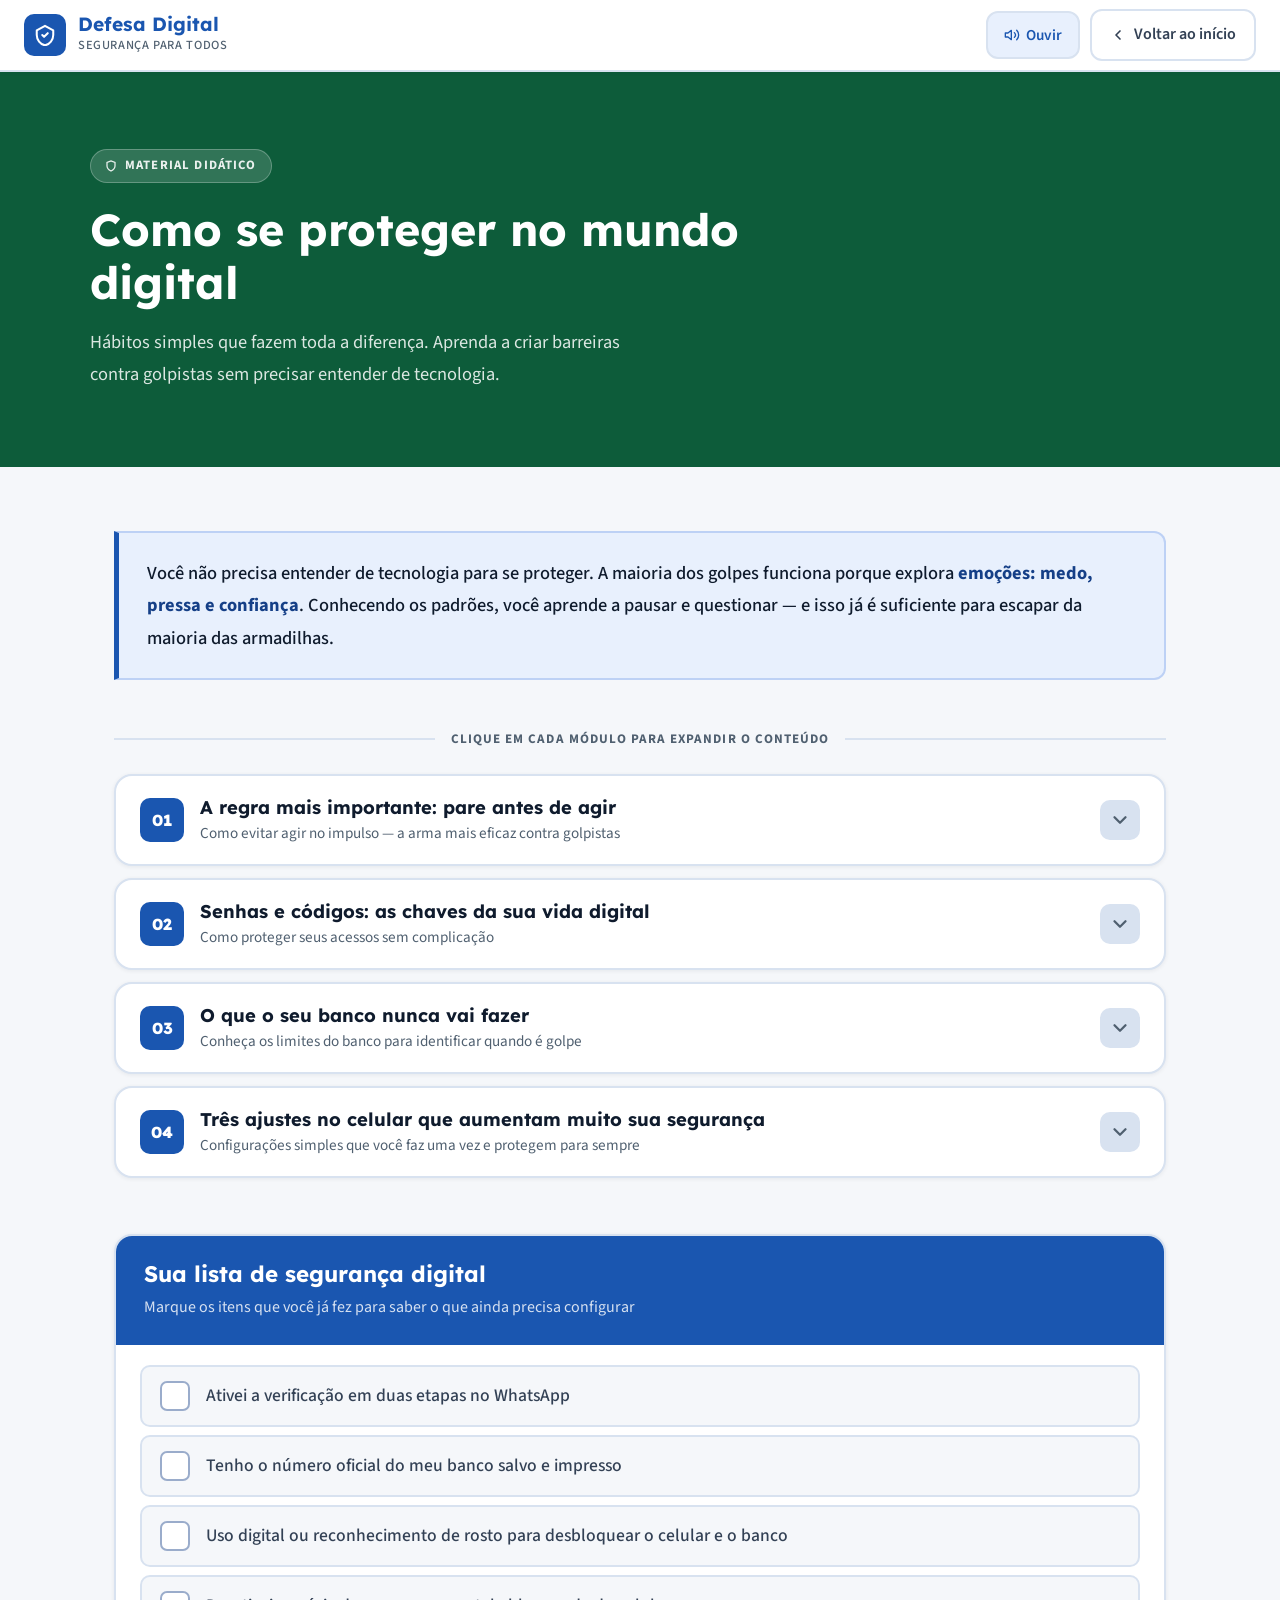
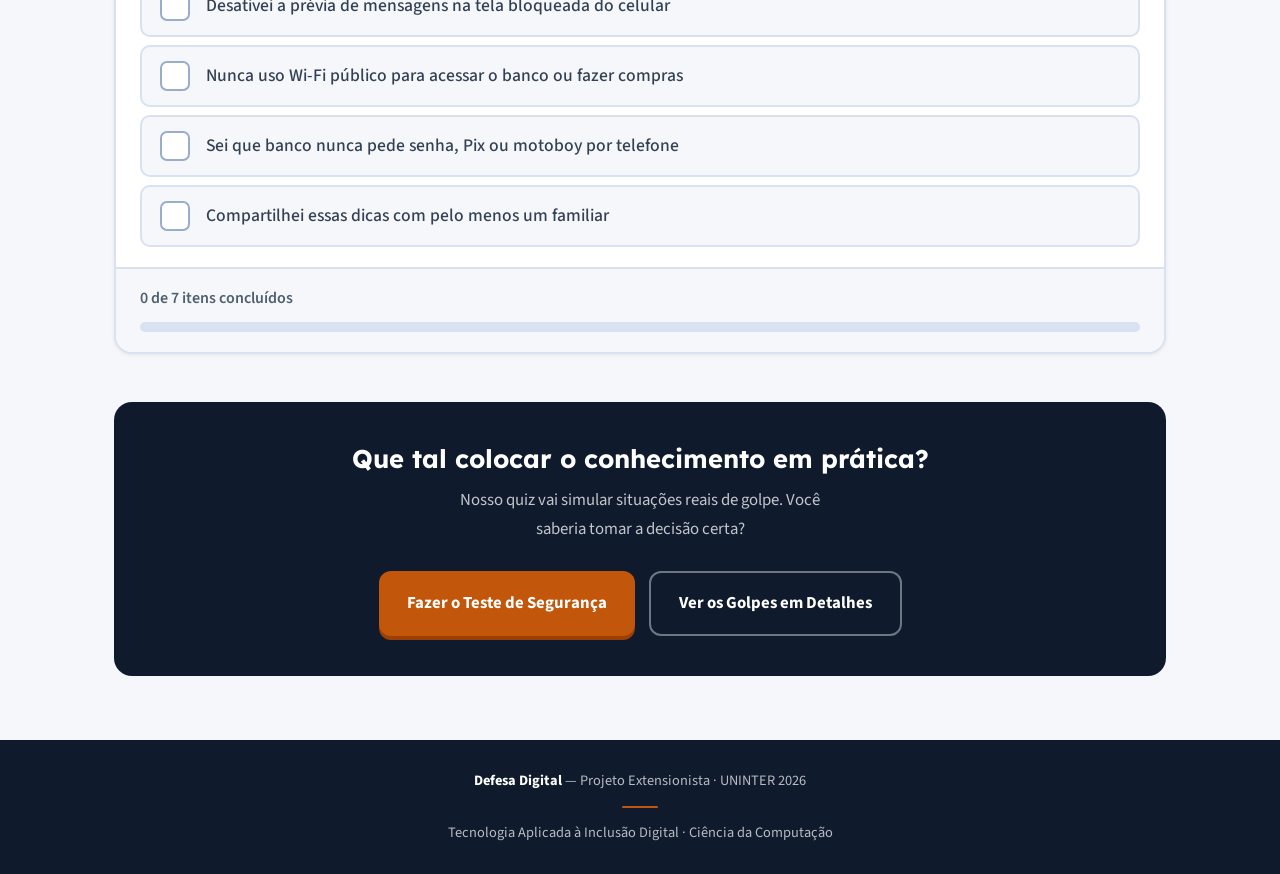
==== dicas.html @ 1be1ec53 "fix: corrige accordion cortado e remove destaque amarelo dos módulos" ====
<!DOCTYPE html>
<html lang="pt-BR">
<head>
  <meta charset="UTF-8">
  <meta name="viewport" content="width=device-width, initial-scale=1.0">
  <title>Dicas de Proteção — Defesa Digital · UNINTER 2026</title>
  <meta name="description" content="Material didático sobre segurança digital: aprenda a proteger seus dados, senhas e contas de forma prática e acessível.">
  <link rel="preconnect" href="https://fonts.googleapis.com">
  <link rel="preconnect" href="https://fonts.gstatic.com" crossorigin>
  <link href="https://fonts.googleapis.com/css2?family=Lexend:wght@400;500;600;700;800&family=Source+Sans+3:wght@400;500;600;700&display=swap" rel="stylesheet">
  <style>
    :root {
      --bg:          #f5f7fa;
      --surface:     #ffffff;
      --border:      #d8e2f0;
      --text:        #0f1b2d;
      --text-body:   #334155;
      --text-muted:  #506070;
      --primary:     #1A56B0;
      --primary-dk:  #153F87;
      --primary-lt:  #e8f0fd;
      --accent:      #C2560A;
      --accent-dk:   #9B3F06;
      --success:     #0D7A4E;
      --success-bg:  #d1fae5;
      --success-brd: #6ee7b7;
      --warn-bg:     #fffbeb;
      --warn-brd:    #fcd34d;
      --warn-text:   #78350f;
      --warn-heading:#7c5800;
      --content:     1100px;
      --radius:      12px;
      --radius-lg:   18px;
      --shadow-sm:   0 1px 4px rgba(15,27,45,.07);
      --shadow:      0 4px 16px rgba(15,27,45,.10);
      --font-display: 'Lexend', sans-serif;
      --font-body:    'Source Sans 3', sans-serif;
    }
    *, *::before, *::after { box-sizing: border-box; margin: 0; padding: 0; }
    html { scroll-behavior: smooth; }
    body {
      font-family: var(--font-body);
      font-size: 1.125rem;
      line-height: 1.7;
      color: var(--text-body);
      background: var(--bg);
      min-height: 100vh;
      display: flex;
      flex-direction: column;
      -webkit-font-smoothing: antialiased;
    }
    h1, h2, h3 { font-family: var(--font-display); line-height: 1.25; color: var(--text); }
    a { color: var(--primary); }
    a:hover { text-decoration: underline; }
    :focus-visible { outline: 3px solid var(--accent); outline-offset: 3px; border-radius: 6px; }
    @media (prefers-reduced-motion: reduce) {
      *, *::before, *::after { transition-duration: .01ms !important; animation-duration: .01ms !important; }
    }

    /* ── Header ── */
    .site-header { background: var(--surface); border-bottom: 2px solid var(--border); padding: 0 24px; height: 72px; display: flex; align-items: center; justify-content: space-between; position: sticky; top: 0; z-index: 100; box-shadow: var(--shadow-sm); }
    .logo-link { display: flex; align-items: center; gap: 12px; text-decoration: none; color: var(--text); }
    .logo-mark { width: 42px; height: 42px; background: var(--primary); border-radius: 10px; display: flex; align-items: center; justify-content: center; flex-shrink: 0; }
    .logo-title { font-family: var(--font-display); font-size: 1.2rem; font-weight: 700; color: var(--primary); line-height: 1.1; }
    .logo-sub   { font-size: 0.78rem; font-weight: 500; color: var(--text-muted); text-transform: uppercase; letter-spacing: .05em; display: block; }
    .header-right { display: flex; align-items: center; gap: 10px; }
    .btn-back { display: flex; align-items: center; gap: 8px; padding: 10px 18px; background: var(--surface); border: 2px solid var(--border); border-radius: var(--radius); font-family: var(--font-body); font-size: 1rem; font-weight: 600; color: var(--text-body); text-decoration: none; transition: border-color .2s, background .2s; min-height: 48px; }
    .btn-back:hover { border-color: var(--primary); background: var(--primary-lt); text-decoration: none; }
    .tts-btn { display: flex; align-items: center; gap: 6px; padding: 8px 16px; background: var(--primary-lt); border: 2px solid var(--border); border-radius: var(--radius); font-family: var(--font-body); font-size: 0.95rem; font-weight: 600; color: var(--primary); cursor: pointer; transition: border-color .2s, background .2s; min-height: 48px; }
    .tts-btn:hover { border-color: var(--primary); background: #d3e4fc; }
    .tts-btn.speaking { background: #fde68a; border-color: #f59e0b; color: #78350f; }

    /* ── Hero ── */
    .page-hero { background: #0D5C3A; padding: clamp(48px, 6vw, 80px) 24px; }
    .page-hero-inner { max-width: var(--content); margin: 0 auto; }
    .eyebrow { display: inline-flex; align-items: center; gap: 8px; font-family: var(--font-body); font-size: 0.8rem; font-weight: 700; letter-spacing: .09em; text-transform: uppercase; color: rgba(255,255,255,.9); background: rgba(255,255,255,.15); border: 1px solid rgba(255,255,255,.25); padding: 5px 14px; border-radius: 999px; margin-bottom: 20px; }
    .page-hero h1 { font-family: var(--font-display); font-size: clamp(1.8rem, 4vw, 2.8rem); font-weight: 700; color: #ffffff; line-height: 1.2; margin-bottom: 16px; max-width: 24ch; }
    .page-hero p { font-family: var(--font-body); font-size: 1.15rem; color: rgba(255,255,255,.85); line-height: 1.75; max-width: 62ch; }
    main { flex: 1; }
    .page-body { max-width: var(--content); margin: 0 auto; padding: clamp(40px, 5vw, 64px) 24px; }

    /* ── Intro box ── */
    .intro-box { background: var(--primary-lt); border: 2px solid #bdd1f5; border-left: 5px solid var(--primary); border-radius: 0 var(--radius) var(--radius) 0; padding: 24px 28px; margin-bottom: 48px; }
    .intro-box p { font-family: var(--font-body); font-size: 1.15rem; line-height: 1.75; color: var(--text); font-weight: 500; }
    .intro-box strong { color: var(--primary-dk); }

    /* ── Section label ── */
    .section-label { display: flex; align-items: center; gap: 16px; margin-bottom: 24px; }
    .section-label-line { flex: 1; height: 2px; background: var(--border); }
    .section-label-text { font-family: var(--font-body); font-size: 0.82rem; font-weight: 700; text-transform: uppercase; letter-spacing: .08em; color: var(--text-muted); white-space: nowrap; }

    /* ── Módulos accordion ── */
    .modulos-lista { display: flex; flex-direction: column; gap: 12px; margin-bottom: 56px; }
    .modulo-card { background: var(--surface); border: 2px solid var(--border); border-radius: var(--radius-lg); overflow: hidden; box-shadow: var(--shadow-sm); transition: box-shadow .2s, border-color .2s; }
    .modulo-card.aberto { border-color: var(--primary); box-shadow: var(--shadow); }
    .modulo-gatilho { width: 100%; display: flex; align-items: center; justify-content: space-between; gap: 16px; padding: 20px 24px; min-height: 60px; background: none; border: none; cursor: pointer; text-align: left; font-family: var(--font-body); transition: background .2s; }
    .modulo-gatilho:hover { background: #f0f4fb; }
    .modulo-card.aberto .modulo-gatilho { background: var(--primary-lt); }
    .modulo-gatilho-esquerda { display: flex; align-items: center; gap: 16px; flex: 1; min-width: 0; }
    .modulo-numero { width: 44px; height: 44px; background: var(--primary); color: #ffffff; font-family: var(--font-display); font-size: 1rem; font-weight: 800; border-radius: 10px; display: flex; align-items: center; justify-content: center; flex-shrink: 0; }
    .modulo-textos { flex: 1; min-width: 0; }
    .modulo-titulo { font-family: var(--font-display); font-size: 1.15rem; font-weight: 700; color: var(--text); line-height: 1.3; margin-bottom: 2px; }
    .modulo-resumo { font-family: var(--font-body); font-size: 0.95rem; color: var(--text-muted); }
    .modulo-seta { display: flex; align-items: center; justify-content: center; width: 40px; height: 40px; background: var(--border); border-radius: 10px; flex-shrink: 0; color: var(--text-muted); transition: background .2s, transform .3s cubic-bezier(.4,0,.2,1), color .2s; }
    .modulo-card.aberto .modulo-seta { background: var(--primary); color: #ffffff; transform: rotate(180deg); }

    /* ── Accordion: altura automática via grid-template-rows ── */
    .modulo-painel {
      display: grid;
      grid-template-rows: 0fr;
      transition: grid-template-rows .4s cubic-bezier(.4,0,.2,1);
    }
    .modulo-card.aberto .modulo-painel {
      grid-template-rows: 1fr;
    }
    .modulo-painel-inner { overflow: hidden; }

    .modulo-body { border-top: 2px solid var(--border); }
    .modulo-intro-texto { font-family: var(--font-body); font-size: 1.1rem; font-weight: 600; color: var(--text); line-height: 1.7; padding: 24px 28px 20px; background: var(--primary-lt); border-left: 4px solid var(--primary); }
    .topicos-lista { padding: 20px 24px; display: flex; flex-direction: column; gap: 8px; }
    .topico { border: 2px solid var(--border); border-radius: 10px; overflow: hidden; background: var(--surface); }
    .topico.aberto { border-color: #a8bdd8; }
    .topico-gatilho { width: 100%; display: flex; align-items: center; gap: 14px; padding: 16px 20px; min-height: 60px; background: none; border: none; cursor: pointer; text-align: left; font-family: var(--font-body); font-size: 1.05rem; font-weight: 600; color: var(--text); line-height: 1.4; transition: background .15s; }
    .topico-gatilho:hover { background: #f7f9fc; }
    .topico.aberto .topico-gatilho { background: #f0f4fb; color: var(--primary); }
    .topico-texto { flex: 1; }
    .topico-seta { display: flex; align-items: center; justify-content: center; width: 28px; height: 28px; border-radius: 6px; background: var(--border); flex-shrink: 0; color: var(--text-muted); transition: background .2s, transform .25s ease, color .2s; }
    .topico.aberto .topico-seta { background: var(--primary-lt); color: var(--primary); transform: rotate(180deg); }

    /* tópico interno também usa grid-template-rows para não cortar o módulo pai */
    .topico-painel {
      display: grid;
      grid-template-rows: 0fr;
      transition: grid-template-rows .3s cubic-bezier(.4,0,.2,1);
    }
    .topico.aberto .topico-painel {
      grid-template-rows: 1fr;
    }
    .topico-painel-inner { overflow: hidden; }
    .topico-conteudo { padding: 4px 20px 24px; border-top: 1.5px solid var(--border); }
    .topico-conteudo p { font-family: var(--font-body); font-size: 1.1rem; line-height: 1.8; color: var(--text-body); margin-top: 16px; }
    .topico-conteudo strong { color: var(--text); font-weight: 700; }

    /* ── Checklist ── */
    .checklist-secao { background: var(--surface); border: 2px solid var(--border); border-radius: var(--radius-lg); overflow: hidden; margin-bottom: 48px; box-shadow: var(--shadow-sm); }
    .checklist-cabecalho { background: var(--primary); padding: 24px 28px; }
    .checklist-cabecalho h2 { font-family: var(--font-display); font-size: 1.4rem; font-weight: 700; color: #ffffff; margin-bottom: 6px; }
    .checklist-cabecalho p { font-family: var(--font-body); font-size: 1rem; color: rgba(255,255,255,.82); }
    .checklist-lista { padding: 20px 24px; display: flex; flex-direction: column; gap: 8px; }
    .checklist-item { display: flex; align-items: center; gap: 16px; min-height: 60px; padding: 14px 18px; background: var(--bg); border: 2px solid var(--border); border-radius: 10px; font-family: var(--font-body); font-size: 1.1rem; font-weight: 500; color: var(--text-body); line-height: 1.5; cursor: pointer; user-select: none; transition: background .2s, border-color .2s; -webkit-tap-highlight-color: transparent; }
    .checklist-item:hover { background: var(--primary-lt); border-color: var(--primary); }
    .checklist-item.marcado { background: var(--success-bg); border-color: var(--success-brd); color: #064e3b; }
    .checklist-item:focus-visible { outline: 3px solid var(--accent); outline-offset: 2px; }
    .checklist-caixa { width: 30px; height: 30px; border-radius: 7px; border: 2.5px solid #9aaccb; background: #ffffff; display: flex; align-items: center; justify-content: center; flex-shrink: 0; transition: background .2s, border-color .2s; }
    .checklist-item.marcado .checklist-caixa { background: var(--success); border-color: var(--success); }
    .checklist-caixa::after { content: ''; display: block; width: 8px; height: 13px; border-right: 2.5px solid transparent; border-bottom: 2.5px solid transparent; transform: rotate(45deg) translate(-1px, -2px); transition: border-color .15s; }
    .checklist-item.marcado .checklist-caixa::after { border-right-color: #ffffff; border-bottom-color: #ffffff; }
    .checklist-progresso { padding: 16px 24px 20px; border-top: 2px solid var(--border); background: var(--bg); }
    .checklist-progresso-texto { font-family: var(--font-body); font-size: 1rem; font-weight: 600; color: var(--text-muted); margin-bottom: 10px; }
    .checklist-trilha { width: 100%; height: 10px; background: var(--border); border-radius: 999px; overflow: hidden; }
    .checklist-barra { height: 100%; background: var(--success); border-radius: 999px; width: 0%; transition: width .4s cubic-bezier(.4,0,.2,1); }

    /* ── CTA final ── */
    .cta-final { background: var(--text); border-radius: var(--radius-lg); padding: 40px 36px; text-align: center; }
    .cta-final h2 { font-family: var(--font-display); font-size: 1.6rem; color: #ffffff; margin-bottom: 12px; }
    .cta-final p { font-family: var(--font-body); color: rgba(255,255,255,.75); font-size: 1.05rem; margin-bottom: 28px; max-width: 50ch; margin-left: auto; margin-right: auto; }
    .cta-btns { display: flex; flex-wrap: wrap; gap: 14px; justify-content: center; }
    .btn-cta { display: flex; align-items: center; gap: 10px; padding: 16px 28px; border-radius: var(--radius); font-family: var(--font-body); font-size: 1.05rem; font-weight: 700; text-decoration: none; border: none; cursor: pointer; transition: transform .15s, box-shadow .15s; min-height: 56px; }
    .btn-cta-primary { background: var(--accent); color: #ffffff; box-shadow: 0 4px 0 var(--accent-dk); }
    .btn-cta-primary:hover { transform: translateY(-2px); box-shadow: 0 6px 0 var(--accent-dk); text-decoration: none; }
    .btn-cta-outline { background: transparent; color: #ffffff; border: 2px solid rgba(255,255,255,.4); }
    .btn-cta-outline:hover { background: rgba(255,255,255,.1); text-decoration: none; }

    /* ── Footer ── */
    .site-footer { background: var(--text); color: rgba(255,255,255,.7); text-align: center; padding: 28px 24px; font-family: var(--font-body); font-size: 0.9rem; line-height: 1.8; }
    .site-footer strong { color: #ffffff; }
    .footer-divider { width: 36px; height: 2px; background: var(--accent); margin: 12px auto; border-radius: 99px; }

    @media (max-width: 600px) {
      .modulo-titulo { font-size: 1.05rem; }
      .topico-gatilho { font-size: 1rem; }
      .topico-conteudo p { font-size: 1.05rem; }
      .checklist-item { font-size: 1rem; }
    }
  </style>
</head>
<body>

<header class="site-header">
  <a class="logo-link" href="index.html">
    <div class="logo-mark" aria-hidden="true">
      <svg width="22" height="22" viewBox="0 0 24 24" fill="none" stroke="#ffffff" stroke-width="2.2" stroke-linecap="round" stroke-linejoin="round">
        <path d="M12 2L3 7v5c0 5.25 3.75 10.15 9 11.25C17.25 22.15 21 17.25 21 12V7L12 2z"/>
        <polyline points="9 12 11 14 15 10"/>
      </svg>
    </div>
    <div>
      <div class="logo-title">Defesa Digital</div>
      <span class="logo-sub">Segurança para Todos</span>
    </div>
  </a>
  <div class="header-right">
    <button class="tts-btn" id="tts-btn" onclick="toggleTTS()" aria-label="Ouvir conteúdo desta página">
      <svg width="16" height="16" viewBox="0 0 24 24" fill="none" stroke="currentColor" stroke-width="2" stroke-linecap="round" stroke-linejoin="round" aria-hidden="true"><polygon points="11 5 6 9 2 9 2 15 6 15 11 19 11 5"/><path d="M19.07 4.93a10 10 0 0 1 0 14.14"/><path d="M15.54 8.46a5 5 0 0 1 0 7.07"/></svg>
      Ouvir
    </button>
    <a href="index.html" class="btn-back">
      <svg width="16" height="16" viewBox="0 0 24 24" fill="none" stroke="currentColor" stroke-width="2.5" stroke-linecap="round" stroke-linejoin="round" aria-hidden="true"><polyline points="15 18 9 12 15 6"/></svg>
      Voltar ao início
    </a>
  </div>
</header>

<section class="page-hero">
  <div class="page-hero-inner">
    <div class="eyebrow">
      <svg width="12" height="12" viewBox="0 0 24 24" fill="none" stroke="currentColor" stroke-width="2.5" aria-hidden="true"><path d="M12 22s8-4 8-10V5l-8-3-8 3v7c0 6 8 10 8 10z"/></svg>
      Material Didático
    </div>
    <h1>Como se proteger no mundo digital</h1>
    <p>Hábitos simples que fazem toda a diferença. Aprenda a criar barreiras contra golpistas sem precisar entender de tecnologia.</p>
  </div>
</section>

<main>
  <div class="page-body">
    <div class="intro-box">
      <p>Você não precisa entender de tecnologia para se proteger. A maioria dos golpes funciona porque explora <strong>emoções: medo, pressa e confiança</strong>. Conhecendo os padrões, você aprende a pausar e questionar — e isso já é suficiente para escapar da maioria das armadilhas.</p>
    </div>
    <div class="section-label">
      <div class="section-label-line"></div>
      <div class="section-label-text">Clique em cada módulo para expandir o conteúdo</div>
      <div class="section-label-line"></div>
    </div>
    <div class="modulos-lista" id="modulos-lista"></div>
    <div class="checklist-secao">
      <div class="checklist-cabecalho">
        <h2>Sua lista de segurança digital</h2>
        <p>Marque os itens que você já fez para saber o que ainda precisa configurar</p>
      </div>
      <div class="checklist-lista" id="checklist-lista">
        <div class="checklist-item" role="checkbox" aria-checked="false" tabindex="0"><div class="checklist-caixa" aria-hidden="true"></div><span>Ativei a verificação em duas etapas no WhatsApp</span></div>
        <div class="checklist-item" role="checkbox" aria-checked="false" tabindex="0"><div class="checklist-caixa" aria-hidden="true"></div><span>Tenho o número oficial do meu banco salvo e impresso</span></div>
        <div class="checklist-item" role="checkbox" aria-checked="false" tabindex="0"><div class="checklist-caixa" aria-hidden="true"></div><span>Uso digital ou reconhecimento de rosto para desbloquear o celular e o banco</span></div>
        <div class="checklist-item" role="checkbox" aria-checked="false" tabindex="0"><div class="checklist-caixa" aria-hidden="true"></div><span>Desativei a prévia de mensagens na tela bloqueada do celular</span></div>
        <div class="checklist-item" role="checkbox" aria-checked="false" tabindex="0"><div class="checklist-caixa" aria-hidden="true"></div><span>Nunca uso Wi-Fi público para acessar o banco ou fazer compras</span></div>
        <div class="checklist-item" role="checkbox" aria-checked="false" tabindex="0"><div class="checklist-caixa" aria-hidden="true"></div><span>Sei que banco nunca pede senha, Pix ou motoboy por telefone</span></div>
        <div class="checklist-item" role="checkbox" aria-checked="false" tabindex="0"><div class="checklist-caixa" aria-hidden="true"></div><span>Compartilhei essas dicas com pelo menos um familiar</span></div>
      </div>
      <div class="checklist-progresso">
        <p class="checklist-progresso-texto" id="progresso-texto">0 de 7 itens concluídos</p>
        <div class="checklist-trilha"><div class="checklist-barra" id="progresso-barra"></div></div>
      </div>
    </div>
    <div class="cta-final">
      <h2>Que tal colocar o conhecimento em prática?</h2>
      <p>Nosso quiz vai simular situações reais de golpe. Você saberia tomar a decisão certa?</p>
      <div class="cta-btns">
        <a href="index.html" class="btn-cta btn-cta-primary">Fazer o Teste de Segurança</a>
        <a href="golpes.html" class="btn-cta btn-cta-outline">Ver os Golpes em Detalhes</a>
      </div>
    </div>
  </div>
</main>

<footer class="site-footer">
  <strong>Defesa Digital</strong> — Projeto Extensionista · UNINTER 2026
  <div class="footer-divider"></div>
  Tecnologia Aplicada à Inclusão Digital · Ciência da Computação
</footer>

<script>
'use strict';
const MODULOS = [
  { id: 'mod-1', num: '01',
    titulo: 'A regra mais importante: pare antes de agir',
    resumo: 'Como evitar agir no impulso — a arma mais eficaz contra golpistas',
    intro: 'Quando estamos com pressa ou com medo, tomamos decisões sem pensar direito. Os golpistas sabem disso e criam urgências artificiais para que você aja em segundos.',
    topicos: [
      { pergunta: 'Por que os golpistas criam tanta urgência?', resposta: 'Frases como "é agora ou você perde tudo" são criadas para que você aja sem refletir. A urgência quase sempre é falsa. Uma urgência real aguenta uma pausa de 10 minutos.' },
      { pergunta: 'O que fazer quando alguém pede dinheiro com urgência?', resposta: 'Pare tudo. Desligue o telefone. Espere de 5 a 10 minutos. Depois ligue você mesmo para a pessoa usando o número que você já tem salvo na agenda — não o número que te ligou.' },
      { pergunta: 'Promoções boas demais merecem desconfiança?', resposta: 'Sim, sempre. Se um produto vale R$ 500 e está sendo oferecido por R$ 50, pergunte-se: por que a loja venderia com prejuízo? Preços muito abaixo do mercado são iscas para roubar seus dados.' }
    ]
  },
  { id: 'mod-2', num: '02',
    titulo: 'Senhas e códigos: as chaves da sua vida digital',
    resumo: 'Como proteger seus acessos sem complicação',
    intro: 'Assim como você não entrega a chave da sua casa para um estranho, não entregue suas chaves digitais para ninguém — nem mesmo para quem parece ser do banco.',
    topicos: [
      { pergunta: 'O que é aquele código de 6 números que chega por SMS?', resposta: 'Esse código é como a chave de uma porta. Se alguém pedir esse código, quer entrar na sua conta no lugar de você. Não existe nenhuma situação em que uma empresa legítima peça esse código.' },
      { pergunta: 'Como guardar senhas de forma segura e simples?', resposta: 'Anote suas senhas em um caderno físico guardado em casa. Isso é muito mais seguro do que guardar no celular, que pode ser roubado.' },
      { pergunta: 'Como ativar a verificação em duas etapas no WhatsApp?', resposta: 'Abra o WhatsApp. Toque nos três pontinhos no canto superior direito. Vá em Ajustes, Conta, Verificação em duas etapas e Ativar. Crie um PIN de 6 números e anote no seu caderno.' }
    ]
  },
  { id: 'mod-3', num: '03',
    titulo: 'O que o seu banco nunca vai fazer',
    resumo: 'Conheça os limites do banco para identificar quando é golpe',
    intro: 'Saber exatamente como o banco trabalha é a melhor forma de perceber quando um golpista está fingindo ser ele.',
    topicos: [
      { pergunta: 'Meu banco pode ligar pedindo minha senha?', resposta: 'Não. Nenhum banco liga pedindo que você fale sua senha. Se isso acontecer, desligue imediatamente.' },
      { pergunta: 'O banco pode mandar alguém buscar meu cartão em casa?', resposta: 'Não, isso não existe. Nenhum banco manda motoboy ou funcionário buscar cartão na casa do cliente.' },
      { pergunta: 'O banco pode pedir para eu instalar um aplicativo pelo telefone?', resposta: 'Não. Bancos não ligam pedindo para instalar aplicativos. Esses são programas espiões que registram tudo que você digita.' },
      { pergunta: 'O banco pode pedir um Pix para proteger meu dinheiro?', resposta: 'Não. Bancos não pedem transferências para cancelar fraudes. Se você fizer esse Pix, o dinheiro vai direto para os criminosos.' }
    ]
  },
  { id: 'mod-4', num: '04',
    titulo: 'Três ajustes no celular que aumentam muito sua segurança',
    resumo: 'Configurações simples que você faz uma vez e protegem para sempre',
    intro: 'Com três ajustes simples no celular, você dificulta muito a vida dos golpistas — mesmo que o aparelho seja roubado.',
    topicos: [
      { pergunta: 'Por que usar digital ou reconhecimento de rosto para desbloquear?', resposta: 'Com apenas um PIN numérico, qualquer pessoa que veja você digitando pode memorizá-lo. Com a impressão digital ou o reconhecimento de rosto, só você consegue desbloquear.' },
      { pergunta: 'Como impedir que alguém leia meus SMS na tela bloqueada?', resposta: 'Vá em Configurações, Notificações e desative a opção de mostrar o conteúdo das mensagens na tela bloqueada.' },
      { pergunta: 'Por que não usar o Wi-Fi de shoppings ou restaurantes para acessar o banco?', resposta: 'Redes Wi-Fi abertas, sem senha, podem ser monitoradas por pessoas mal-intencionadas. Para qualquer operação no banco, use sempre os dados móveis do seu chip de celular.' }
    ]
  }
];

function criarTopico(topico, idMod, idxTopico) {
  const id = `${idMod}-t${idxTopico}`;
  return `
    <div class="topico" id="${id}" role="listitem">
      <button class="topico-gatilho" aria-expanded="false" aria-controls="${id}-painel">
        <span class="topico-texto">${topico.pergunta}</span>
        <span class="topico-seta" aria-hidden="true"><svg width="14" height="14" viewBox="0 0 24 24" fill="none" stroke="currentColor" stroke-width="2.5" stroke-linecap="round" stroke-linejoin="round"><polyline points="6 9 12 15 18 9"/></svg></span>
      </button>
      <div class="topico-painel" id="${id}-painel" role="region" aria-hidden="true">
        <div class="topico-painel-inner">
          <div class="topico-conteudo"><p>${topico.resposta}</p></div>
        </div>
      </div>
    </div>`;
}

function criarModulo(mod) {
  return `
    <div class="modulo-card" id="${mod.id}">
      <button class="modulo-gatilho" aria-expanded="false" aria-controls="${mod.id}-painel">
        <div class="modulo-gatilho-esquerda">
          <div class="modulo-numero" aria-hidden="true">${mod.num}</div>
          <div class="modulo-textos">
            <div class="modulo-titulo">${mod.titulo}</div>
            <div class="modulo-resumo">${mod.resumo}</div>
          </div>
        </div>
        <div class="modulo-seta" aria-hidden="true"><svg width="22" height="22" viewBox="0 0 24 24" fill="none" stroke="currentColor" stroke-width="2.5" stroke-linecap="round" stroke-linejoin="round"><polyline points="6 9 12 15 18 9"/></svg></div>
      </button>
      <div class="modulo-painel" id="${mod.id}-painel">
        <div class="modulo-painel-inner">
          <div class="modulo-body">
            <p class="modulo-intro-texto">${mod.intro}</p>
            <div class="topicos-lista" role="list">${mod.topicos.map((t,i) => criarTopico(t, mod.id, i)).join('')}</div>
          </div>
        </div>
      </div>
    </div>`;
}

document.getElementById('modulos-lista').innerHTML = MODULOS.map(m => criarModulo(m)).join('');

/* ── Accordion de módulos ── */
document.addEventListener('click', e => {
  const modGatilho = e.target.closest('.modulo-gatilho');
  if (modGatilho) {
    const card = modGatilho.closest('.modulo-card');
    const isAberto = card.classList.contains('aberto');
    /* fecha todos */
    document.querySelectorAll('.modulo-card.aberto').forEach(c => {
      c.classList.remove('aberto');
      c.querySelector('.modulo-gatilho').setAttribute('aria-expanded', 'false');
    });
    if (!isAberto) {
      card.classList.add('aberto');
      modGatilho.setAttribute('aria-expanded', 'true');
    }
    return;
  }

  /* ── Accordion de tópicos ── */
  const topicoGatilho = e.target.closest('.topico-gatilho');
  if (!topicoGatilho) return;
  const topico   = topicoGatilho.closest('.topico');
  const painel   = document.getElementById(topicoGatilho.getAttribute('aria-controls'));
  const isAberto = topicoGatilho.getAttribute('aria-expanded') === 'true';
  const modCard  = topico.closest('.modulo-card');

  /* fecha todos os tópicos do mesmo módulo */
  modCard.querySelectorAll('.topico').forEach(t => {
    t.classList.remove('aberto');
    t.querySelector('.topico-gatilho').setAttribute('aria-expanded', 'false');
    t.querySelector('.topico-painel').setAttribute('aria-hidden', 'true');
  });

  if (!isAberto) {
    topico.classList.add('aberto');
    topicoGatilho.setAttribute('aria-expanded', 'true');
    painel.setAttribute('aria-hidden', 'false');
  }
});

/* ── Checklist ── */
function atualizarProgresso() {
  const itens    = document.querySelectorAll('.checklist-item');
  const marcados = document.querySelectorAll('.checklist-item.marcado').length;
  const pct      = itens.length > 0 ? Math.round((marcados / itens.length) * 100) : 0;
  document.getElementById('progresso-barra').style.width = pct + '%';
  document.getElementById('progresso-texto').textContent = `${marcados} de ${itens.length} itens concluídos`;
}

document.querySelectorAll('.checklist-item').forEach(item => {
  const toggle = () => {
    item.classList.toggle('marcado');
    item.setAttribute('aria-checked', String(item.classList.contains('marcado')));
    atualizarProgresso();
  };
  item.addEventListener('click', toggle);
  item.addEventListener('keydown', e => { if (e.key === ' ' || e.key === 'Enter') { e.preventDefault(); toggle(); } });
});

atualizarProgresso();
</script>
<script src="js/tts.js"></script>
</body>
</html>
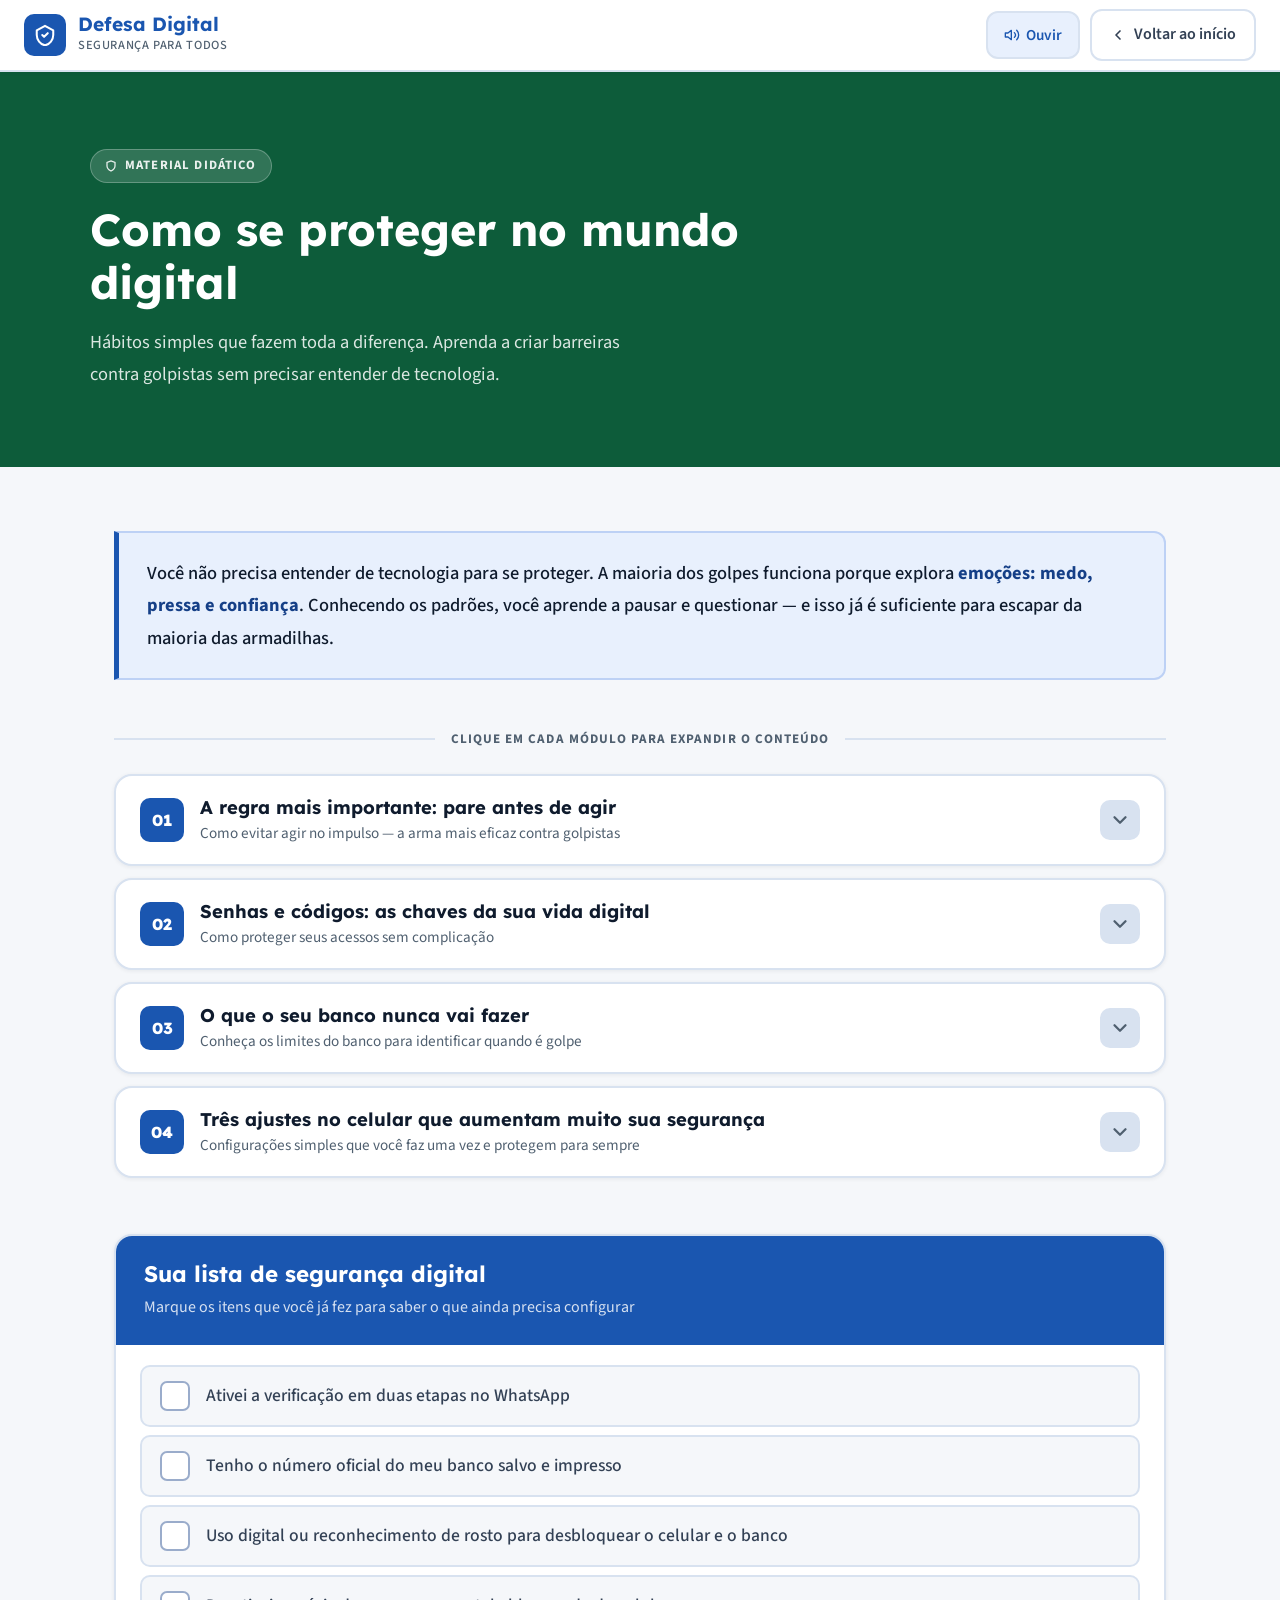
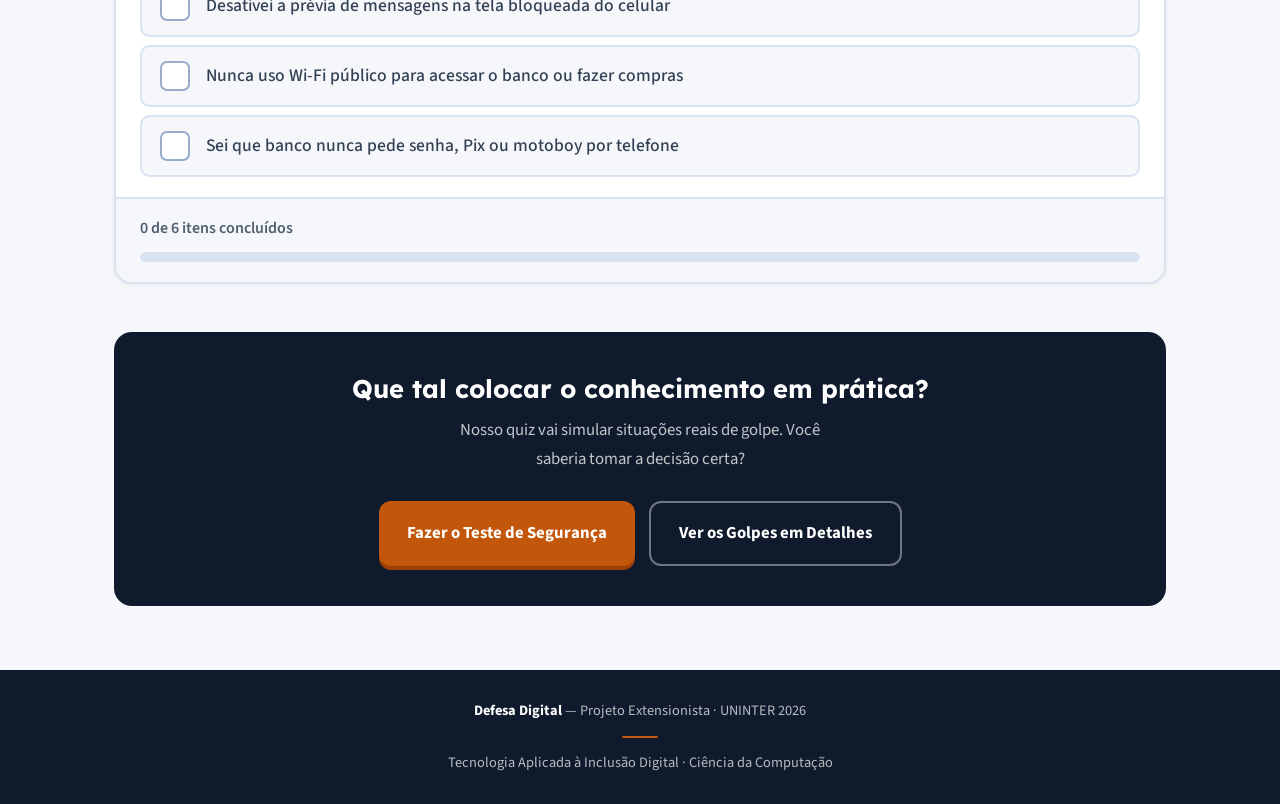
==== commit 234a06af: "fix: remove item irrelevante da checklist e alinha fundo do index com subpáginas" ====
--- a/dicas.html
+++ b/dicas.html
@@ -245,10 +245,9 @@
         <div class="checklist-item" role="checkbox" aria-checked="false" tabindex="0"><div class="checklist-caixa" aria-hidden="true"></div><span>Desativei a prévia de mensagens na tela bloqueada do celular</span></div>
         <div class="checklist-item" role="checkbox" aria-checked="false" tabindex="0"><div class="checklist-caixa" aria-hidden="true"></div><span>Nunca uso Wi-Fi público para acessar o banco ou fazer compras</span></div>
         <div class="checklist-item" role="checkbox" aria-checked="false" tabindex="0"><div class="checklist-caixa" aria-hidden="true"></div><span>Sei que banco nunca pede senha, Pix ou motoboy por telefone</span></div>
-        <div class="checklist-item" role="checkbox" aria-checked="false" tabindex="0"><div class="checklist-caixa" aria-hidden="true"></div><span>Compartilhei essas dicas com pelo menos um familiar</span></div>
       </div>
       <div class="checklist-progresso">
-        <p class="checklist-progresso-texto" id="progresso-texto">0 de 7 itens concluídos</p>
+        <p class="checklist-progresso-texto" id="progresso-texto">0 de 6 itens concluídos</p>
         <div class="checklist-trilha"><div class="checklist-barra" id="progresso-barra"></div></div>
       </div>
     </div>
@@ -256,7 +255,7 @@
       <h2>Que tal colocar o conhecimento em prática?</h2>
       <p>Nosso quiz vai simular situações reais de golpe. Você saberia tomar a decisão certa?</p>
       <div class="cta-btns">
-        <a href="index.html" class="btn-cta btn-cta-primary">Fazer o Teste de Segurança</a>
+        <a href="quiz.html" class="btn-cta btn-cta-primary">Fazer o Teste de Segurança</a>
         <a href="golpes.html" class="btn-cta btn-cta-outline">Ver os Golpes em Detalhes</a>
       </div>
     </div>
@@ -420,4 +419,4 @@
 </script>
 <script src="js/tts.js"></script>
 </body>
-</html>
+</html>
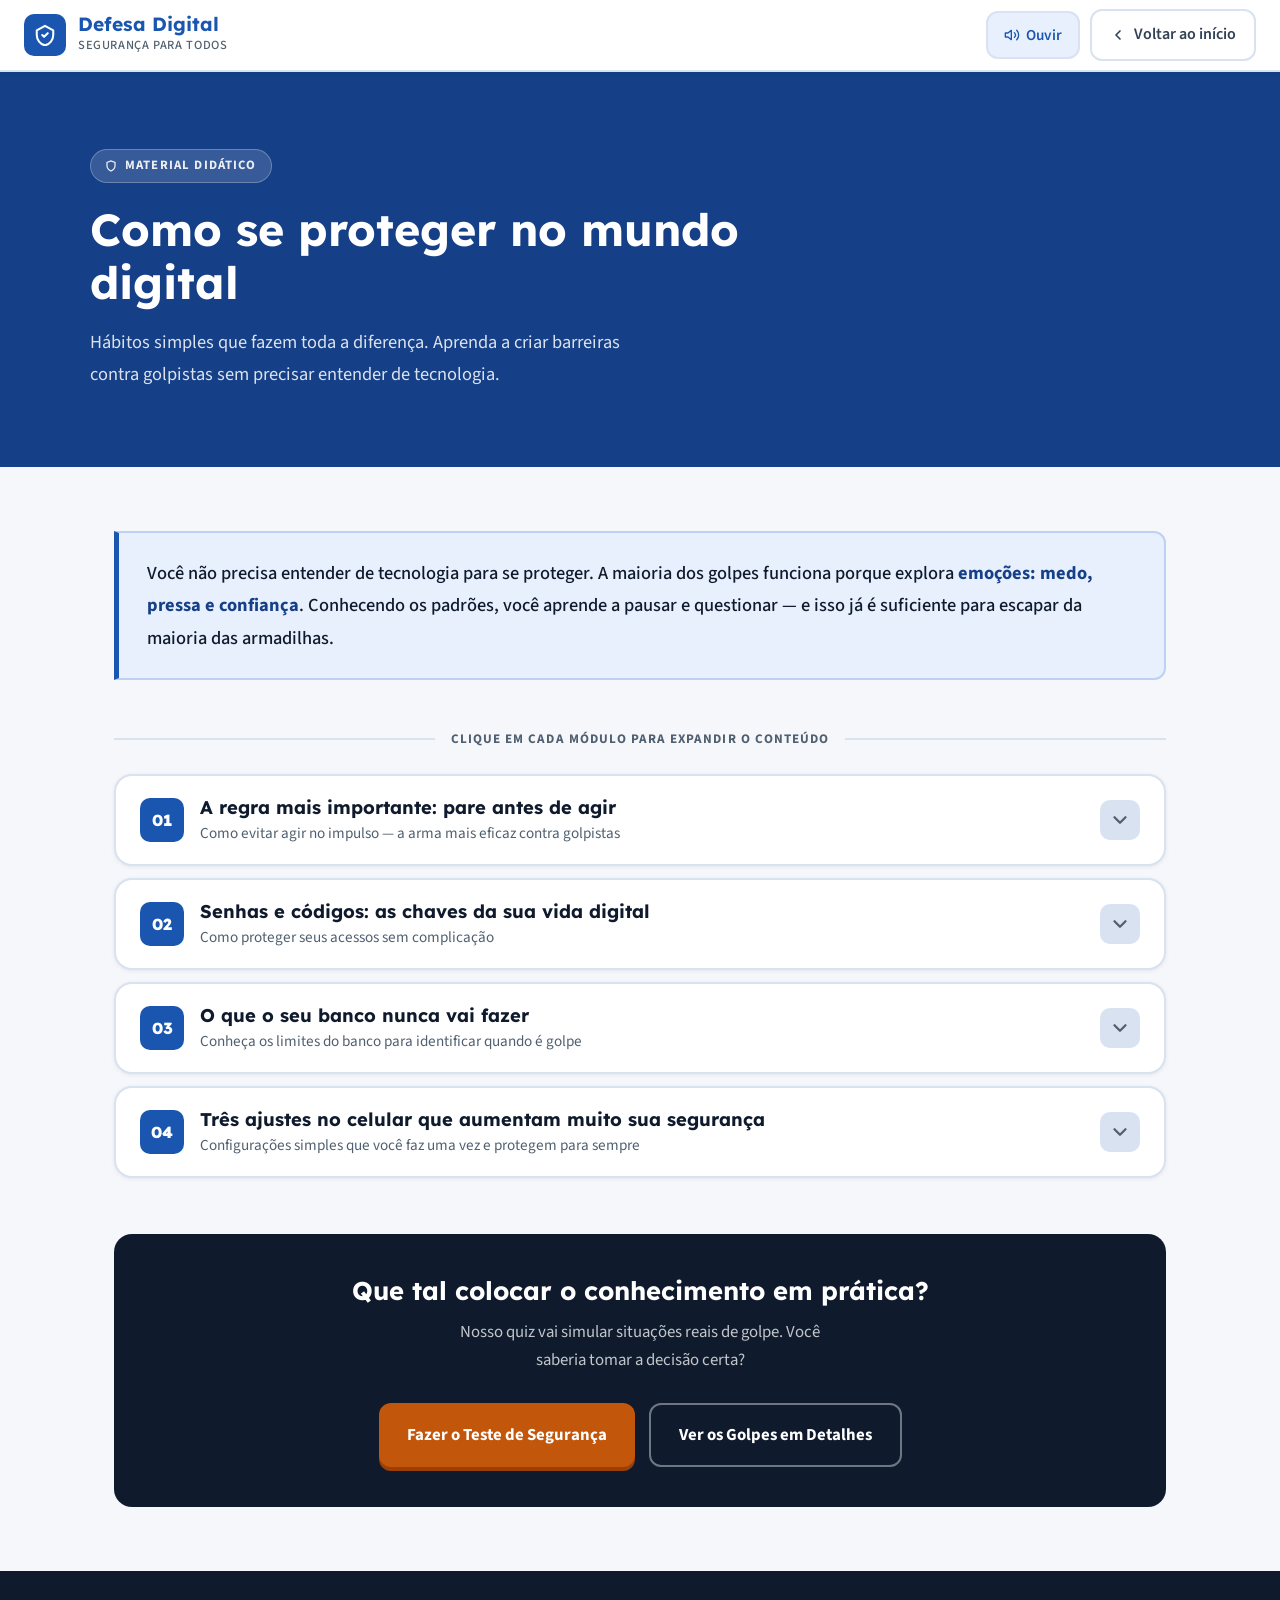
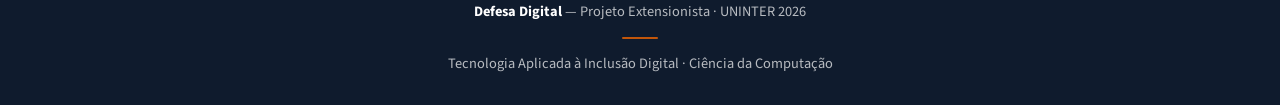
==== commit 44489977: "fix: remove checklist da dicas e alinha hero do index ao padrão das subpáginas" ====
--- a/dicas.html
+++ b/dicas.html
@@ -71,7 +71,7 @@
     .tts-btn.speaking { background: #fde68a; border-color: #f59e0b; color: #78350f; }
 
     /* ── Hero ── */
-    .page-hero { background: #0D5C3A; padding: clamp(48px, 6vw, 80px) 24px; }
+    .page-hero { background: #153F87; padding: clamp(48px, 6vw, 80px) 24px; }
     .page-hero-inner { max-width: var(--content); margin: 0 auto; }
     .eyebrow { display: inline-flex; align-items: center; gap: 8px; font-family: var(--font-body); font-size: 0.8rem; font-weight: 700; letter-spacing: .09em; text-transform: uppercase; color: rgba(255,255,255,.9); background: rgba(255,255,255,.15); border: 1px solid rgba(255,255,255,.25); padding: 5px 14px; border-radius: 999px; margin-bottom: 20px; }
     .page-hero h1 { font-family: var(--font-display); font-size: clamp(1.8rem, 4vw, 2.8rem); font-weight: 700; color: #ffffff; line-height: 1.2; margin-bottom: 16px; max-width: 24ch; }
@@ -141,25 +141,6 @@
     .topico-conteudo p { font-family: var(--font-body); font-size: 1.1rem; line-height: 1.8; color: var(--text-body); margin-top: 16px; }
     .topico-conteudo strong { color: var(--text); font-weight: 700; }
 
-    /* ── Checklist ── */
-    .checklist-secao { background: var(--surface); border: 2px solid var(--border); border-radius: var(--radius-lg); overflow: hidden; margin-bottom: 48px; box-shadow: var(--shadow-sm); }
-    .checklist-cabecalho { background: var(--primary); padding: 24px 28px; }
-    .checklist-cabecalho h2 { font-family: var(--font-display); font-size: 1.4rem; font-weight: 700; color: #ffffff; margin-bottom: 6px; }
-    .checklist-cabecalho p { font-family: var(--font-body); font-size: 1rem; color: rgba(255,255,255,.82); }
-    .checklist-lista { padding: 20px 24px; display: flex; flex-direction: column; gap: 8px; }
-    .checklist-item { display: flex; align-items: center; gap: 16px; min-height: 60px; padding: 14px 18px; background: var(--bg); border: 2px solid var(--border); border-radius: 10px; font-family: var(--font-body); font-size: 1.1rem; font-weight: 500; color: var(--text-body); line-height: 1.5; cursor: pointer; user-select: none; transition: background .2s, border-color .2s; -webkit-tap-highlight-color: transparent; }
-    .checklist-item:hover { background: var(--primary-lt); border-color: var(--primary); }
-    .checklist-item.marcado { background: var(--success-bg); border-color: var(--success-brd); color: #064e3b; }
-    .checklist-item:focus-visible { outline: 3px solid var(--accent); outline-offset: 2px; }
-    .checklist-caixa { width: 30px; height: 30px; border-radius: 7px; border: 2.5px solid #9aaccb; background: #ffffff; display: flex; align-items: center; justify-content: center; flex-shrink: 0; transition: background .2s, border-color .2s; }
-    .checklist-item.marcado .checklist-caixa { background: var(--success); border-color: var(--success); }
-    .checklist-caixa::after { content: ''; display: block; width: 8px; height: 13px; border-right: 2.5px solid transparent; border-bottom: 2.5px solid transparent; transform: rotate(45deg) translate(-1px, -2px); transition: border-color .15s; }
-    .checklist-item.marcado .checklist-caixa::after { border-right-color: #ffffff; border-bottom-color: #ffffff; }
-    .checklist-progresso { padding: 16px 24px 20px; border-top: 2px solid var(--border); background: var(--bg); }
-    .checklist-progresso-texto { font-family: var(--font-body); font-size: 1rem; font-weight: 600; color: var(--text-muted); margin-bottom: 10px; }
-    .checklist-trilha { width: 100%; height: 10px; background: var(--border); border-radius: 999px; overflow: hidden; }
-    .checklist-barra { height: 100%; background: var(--success); border-radius: 999px; width: 0%; transition: width .4s cubic-bezier(.4,0,.2,1); }
-
     /* ── CTA final ── */
     .cta-final { background: var(--text); border-radius: var(--radius-lg); padding: 40px 36px; text-align: center; }
     .cta-final h2 { font-family: var(--font-display); font-size: 1.6rem; color: #ffffff; margin-bottom: 12px; }
@@ -180,7 +161,6 @@
       .modulo-titulo { font-size: 1.05rem; }
       .topico-gatilho { font-size: 1rem; }
       .topico-conteudo p { font-size: 1.05rem; }
-      .checklist-item { font-size: 1rem; }
     }
   </style>
 </head>
@@ -233,24 +213,6 @@
       <div class="section-label-line"></div>
     </div>
     <div class="modulos-lista" id="modulos-lista"></div>
-    <div class="checklist-secao">
-      <div class="checklist-cabecalho">
-        <h2>Sua lista de segurança digital</h2>
-        <p>Marque os itens que você já fez para saber o que ainda precisa configurar</p>
-      </div>
-      <div class="checklist-lista" id="checklist-lista">
-        <div class="checklist-item" role="checkbox" aria-checked="false" tabindex="0"><div class="checklist-caixa" aria-hidden="true"></div><span>Ativei a verificação em duas etapas no WhatsApp</span></div>
-        <div class="checklist-item" role="checkbox" aria-checked="false" tabindex="0"><div class="checklist-caixa" aria-hidden="true"></div><span>Tenho o número oficial do meu banco salvo e impresso</span></div>
-        <div class="checklist-item" role="checkbox" aria-checked="false" tabindex="0"><div class="checklist-caixa" aria-hidden="true"></div><span>Uso digital ou reconhecimento de rosto para desbloquear o celular e o banco</span></div>
-        <div class="checklist-item" role="checkbox" aria-checked="false" tabindex="0"><div class="checklist-caixa" aria-hidden="true"></div><span>Desativei a prévia de mensagens na tela bloqueada do celular</span></div>
-        <div class="checklist-item" role="checkbox" aria-checked="false" tabindex="0"><div class="checklist-caixa" aria-hidden="true"></div><span>Nunca uso Wi-Fi público para acessar o banco ou fazer compras</span></div>
-        <div class="checklist-item" role="checkbox" aria-checked="false" tabindex="0"><div class="checklist-caixa" aria-hidden="true"></div><span>Sei que banco nunca pede senha, Pix ou motoboy por telefone</span></div>
-      </div>
-      <div class="checklist-progresso">
-        <p class="checklist-progresso-texto" id="progresso-texto">0 de 6 itens concluídos</p>
-        <div class="checklist-trilha"><div class="checklist-barra" id="progresso-barra"></div></div>
-      </div>
-    </div>
     <div class="cta-final">
       <h2>Que tal colocar o conhecimento em prática?</h2>
       <p>Nosso quiz vai simular situações reais de golpe. Você saberia tomar a decisão certa?</p>
@@ -395,27 +357,6 @@
     painel.setAttribute('aria-hidden', 'false');
   }
 });
-
-/* ── Checklist ── */
-function atualizarProgresso() {
-  const itens    = document.querySelectorAll('.checklist-item');
-  const marcados = document.querySelectorAll('.checklist-item.marcado').length;
-  const pct      = itens.length > 0 ? Math.round((marcados / itens.length) * 100) : 0;
-  document.getElementById('progresso-barra').style.width = pct + '%';
-  document.getElementById('progresso-texto').textContent = `${marcados} de ${itens.length} itens concluídos`;
-}
-
-document.querySelectorAll('.checklist-item').forEach(item => {
-  const toggle = () => {
-    item.classList.toggle('marcado');
-    item.setAttribute('aria-checked', String(item.classList.contains('marcado')));
-    atualizarProgresso();
-  };
-  item.addEventListener('click', toggle);
-  item.addEventListener('keydown', e => { if (e.key === ' ' || e.key === 'Enter') { e.preventDefault(); toggle(); } });
-});
-
-atualizarProgresso();
 </script>
 <script src="js/tts.js"></script>
 </body>
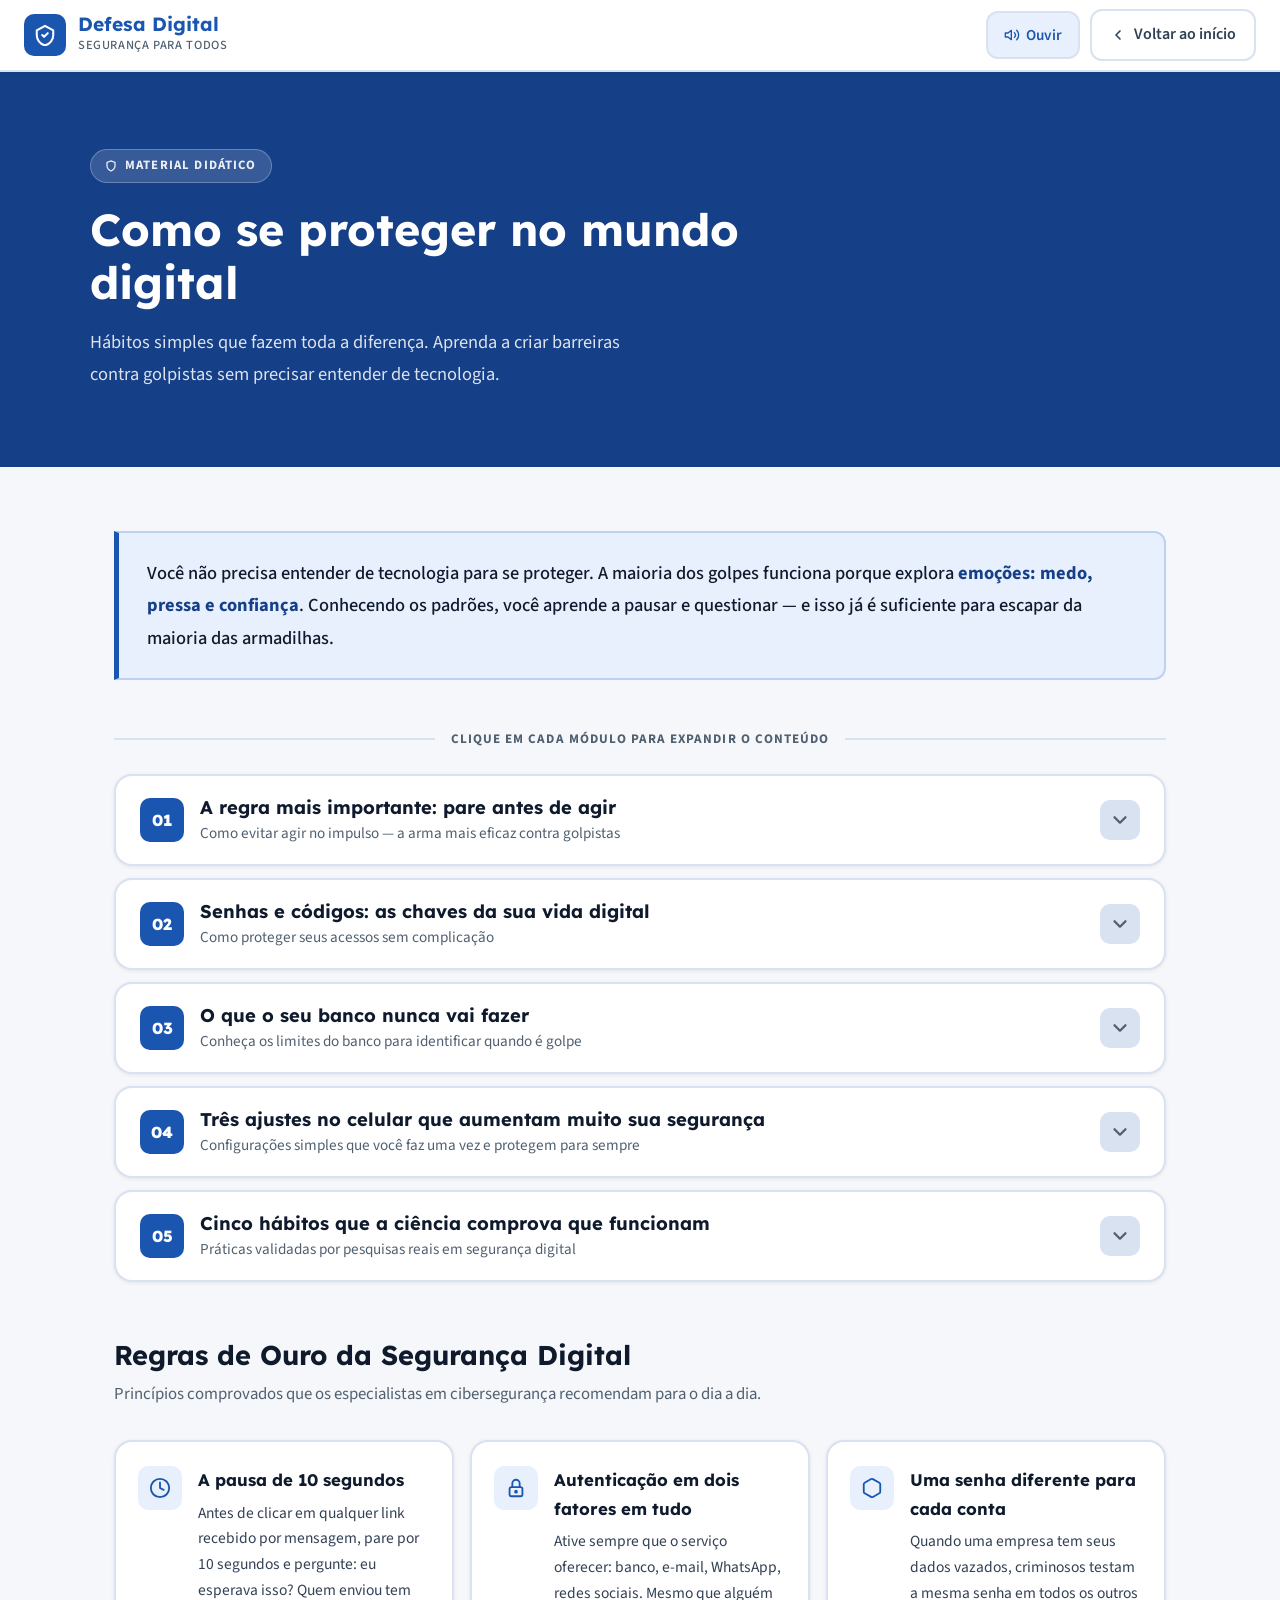
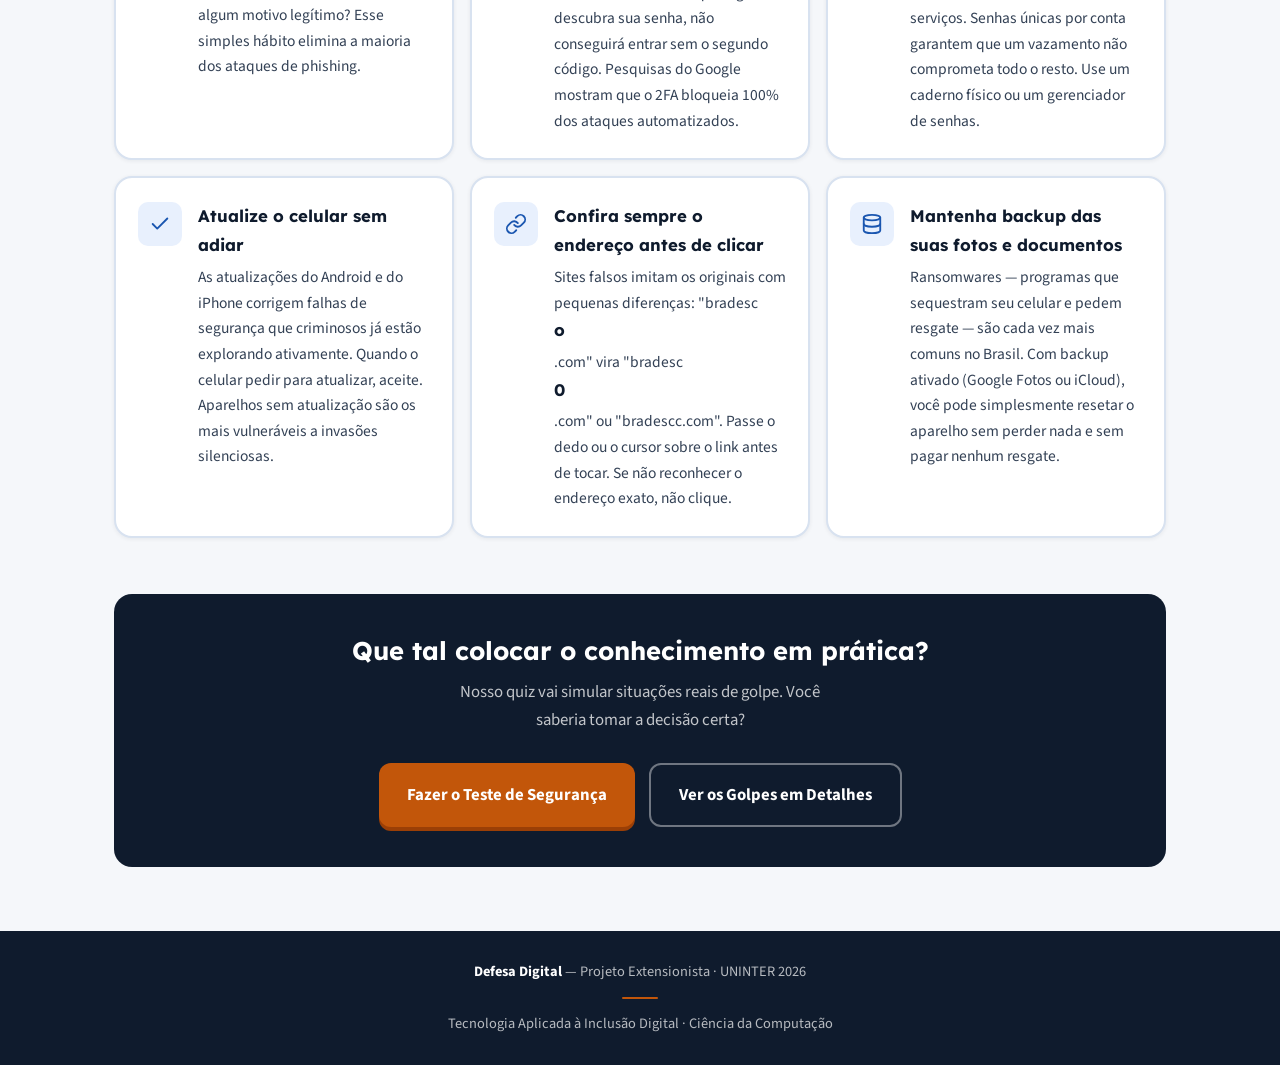
==== commit 7644a6f8: "feat(dicas): adiciona módulo 05 + seção Regras de Ouro com dicas comprovadas" ====
--- a/dicas.html
+++ b/dicas.html
@@ -127,7 +127,7 @@
     .topico-seta { display: flex; align-items: center; justify-content: center; width: 28px; height: 28px; border-radius: 6px; background: var(--border); flex-shrink: 0; color: var(--text-muted); transition: background .2s, transform .25s ease, color .2s; }
     .topico.aberto .topico-seta { background: var(--primary-lt); color: var(--primary); transform: rotate(180deg); }
 
-    /* tópico interno também usa grid-template-rows para não cortar o módulo pai */
+    /* tópico interno também usa grid-template-rows */
     .topico-painel {
       display: grid;
       grid-template-rows: 0fr;
@@ -140,6 +140,19 @@
     .topico-conteudo { padding: 4px 20px 24px; border-top: 1.5px solid var(--border); }
     .topico-conteudo p { font-family: var(--font-body); font-size: 1.1rem; line-height: 1.8; color: var(--text-body); margin-top: 16px; }
     .topico-conteudo strong { color: var(--text); font-weight: 700; }
+    .topico-fonte { display: inline-block; margin-top: 10px; font-size: 0.82rem; font-family: var(--font-body); color: var(--text-muted); font-style: italic; }
+
+    /* ── Regras de Ouro ── */
+    .regras-section { margin-bottom: 56px; }
+    .regras-titulo { font-family: var(--font-display); font-size: clamp(1.3rem, 2.5vw, 1.7rem); font-weight: 700; color: var(--text); margin-bottom: 8px; }
+    .regras-subtitulo { font-family: var(--font-body); font-size: 1.05rem; color: var(--text-muted); margin-bottom: 32px; }
+    .regras-grid { display: grid; grid-template-columns: repeat(auto-fill, minmax(min(320px, 100%), 1fr)); gap: 16px; }
+    .regra-card { background: var(--surface); border: 2px solid var(--border); border-radius: var(--radius-lg); padding: 24px 22px; display: flex; gap: 16px; align-items: flex-start; box-shadow: var(--shadow-sm); transition: box-shadow .2s, border-color .2s; }
+    .regra-card:hover { box-shadow: var(--shadow); border-color: #bdd1f5; }
+    .regra-icon { width: 44px; height: 44px; background: var(--primary-lt); border-radius: 10px; display: flex; align-items: center; justify-content: center; flex-shrink: 0; color: var(--primary); }
+    .regra-corpo { flex: 1; }
+    .regra-corpo strong { font-family: var(--font-display); font-size: 1.05rem; font-weight: 700; color: var(--text); display: block; margin-bottom: 6px; }
+    .regra-corpo p { font-family: var(--font-body); font-size: 0.97rem; line-height: 1.65; color: var(--text-body); }
 
     /* ── CTA final ── */
     .cta-final { background: var(--text); border-radius: var(--radius-lg); padding: 40px 36px; text-align: center; }
@@ -161,6 +174,7 @@
       .modulo-titulo { font-size: 1.05rem; }
       .topico-gatilho { font-size: 1rem; }
       .topico-conteudo p { font-size: 1.05rem; }
+      .regras-grid { grid-template-columns: 1fr; }
     }
   </style>
 </head>
@@ -213,6 +227,76 @@
       <div class="section-label-line"></div>
     </div>
     <div class="modulos-lista" id="modulos-lista"></div>
+
+    <!-- ── Regras de Ouro ── -->
+    <section class="regras-section" aria-labelledby="regras-titulo">
+      <h2 class="regras-titulo" id="regras-titulo">Regras de Ouro da Segurança Digital</h2>
+      <p class="regras-subtitulo">Princípios comprovados que os especialistas em cibersegurança recomendam para o dia a dia.</p>
+      <div class="regras-grid">
+
+        <div class="regra-card">
+          <div class="regra-icon" aria-hidden="true">
+            <svg width="22" height="22" viewBox="0 0 24 24" fill="none" stroke="currentColor" stroke-width="2" stroke-linecap="round" stroke-linejoin="round"><circle cx="12" cy="12" r="10"/><polyline points="12 6 12 12 16 14"/></svg>
+          </div>
+          <div class="regra-corpo">
+            <strong>A pausa de 10 segundos</strong>
+            <p>Antes de clicar em qualquer link recebido por mensagem, pare por 10 segundos e pergunte: eu esperava isso? Quem enviou tem algum motivo legítimo? Esse simples hábito elimina a maioria dos ataques de phishing.</p>
+          </div>
+        </div>
+
+        <div class="regra-card">
+          <div class="regra-icon" aria-hidden="true">
+            <svg width="22" height="22" viewBox="0 0 24 24" fill="none" stroke="currentColor" stroke-width="2" stroke-linecap="round" stroke-linejoin="round"><rect x="5" y="11" width="14" height="10" rx="2"/><path d="M8 11V7a4 4 0 0 1 8 0v4"/><circle cx="12" cy="16" r="1"/></svg>
+          </div>
+          <div class="regra-corpo">
+            <strong>Autenticação em dois fatores em tudo</strong>
+            <p>Ative sempre que o serviço oferecer: banco, e-mail, WhatsApp, redes sociais. Mesmo que alguém descubra sua senha, não conseguirá entrar sem o segundo código. Pesquisas do Google mostram que o 2FA bloqueia 100% dos ataques automatizados.</p>
+          </div>
+        </div>
+
+        <div class="regra-card">
+          <div class="regra-icon" aria-hidden="true">
+            <svg width="22" height="22" viewBox="0 0 24 24" fill="none" stroke="currentColor" stroke-width="2" stroke-linecap="round" stroke-linejoin="round"><path d="M21 16V8a2 2 0 0 0-1-1.73l-7-4a2 2 0 0 0-2 0l-7 4A2 2 0 0 0 3 8v8a2 2 0 0 0 1 1.73l7 4a2 2 0 0 0 2 0l7-4A2 2 0 0 0 21 16z"/></svg>
+          </div>
+          <div class="regra-corpo">
+            <strong>Uma senha diferente para cada conta</strong>
+            <p>Quando uma empresa tem seus dados vazados, criminosos testam a mesma senha em todos os outros serviços. Senhas únicas por conta garantem que um vazamento não comprometa todo o resto. Use um caderno físico ou um gerenciador de senhas.</p>
+          </div>
+        </div>
+
+        <div class="regra-card">
+          <div class="regra-icon" aria-hidden="true">
+            <svg width="22" height="22" viewBox="0 0 24 24" fill="none" stroke="currentColor" stroke-width="2" stroke-linecap="round" stroke-linejoin="round"><polyline points="20 6 9 17 4 12"/></svg>
+          </div>
+          <div class="regra-corpo">
+            <strong>Atualize o celular sem adiar</strong>
+            <p>As atualizações do Android e do iPhone corrigem falhas de segurança que criminosos já estão explorando ativamente. Quando o celular pedir para atualizar, aceite. Aparelhos sem atualização são os mais vulneráveis a invasões silenciosas.</p>
+          </div>
+        </div>
+
+        <div class="regra-card">
+          <div class="regra-icon" aria-hidden="true">
+            <svg width="22" height="22" viewBox="0 0 24 24" fill="none" stroke="currentColor" stroke-width="2" stroke-linecap="round" stroke-linejoin="round"><path d="M10 13a5 5 0 0 0 7.54.54l3-3a5 5 0 0 0-7.07-7.07l-1.72 1.71"/><path d="M14 11a5 5 0 0 0-7.54-.54l-3 3a5 5 0 0 0 7.07 7.07l1.71-1.71"/></svg>
+          </div>
+          <div class="regra-corpo">
+            <strong>Confira sempre o endereço antes de clicar</strong>
+            <p>Sites falsos imitam os originais com pequenas diferenças: "bradesc<strong>o</strong>.com" vira "bradesc<strong>0</strong>.com" ou "bradescc.com". Passe o dedo ou o cursor sobre o link antes de tocar. Se não reconhecer o endereço exato, não clique.</p>
+          </div>
+        </div>
+
+        <div class="regra-card">
+          <div class="regra-icon" aria-hidden="true">
+            <svg width="22" height="22" viewBox="0 0 24 24" fill="none" stroke="currentColor" stroke-width="2" stroke-linecap="round" stroke-linejoin="round"><ellipse cx="12" cy="5" rx="9" ry="3"/><path d="M21 12c0 1.66-4 3-9 3s-9-1.34-9-3"/><path d="M3 5v14c0 1.66 4 3 9 3s9-1.34 9-3V5"/></svg>
+          </div>
+          <div class="regra-corpo">
+            <strong>Mantenha backup das suas fotos e documentos</strong>
+            <p>Ransomwares — programas que sequestram seu celular e pedem resgate — são cada vez mais comuns no Brasil. Com backup ativado (Google Fotos ou iCloud), você pode simplesmente resetar o aparelho sem perder nada e sem pagar nenhum resgate.</p>
+          </div>
+        </div>
+
+      </div>
+    </section>
+
     <div class="cta-final">
       <h2>Que tal colocar o conhecimento em prática?</h2>
       <p>Nosso quiz vai simular situações reais de golpe. Você saberia tomar a decisão certa?</p>
@@ -273,11 +357,24 @@
       { pergunta: 'Como impedir que alguém leia meus SMS na tela bloqueada?', resposta: 'Vá em Configurações, Notificações e desative a opção de mostrar o conteúdo das mensagens na tela bloqueada.' },
       { pergunta: 'Por que não usar o Wi-Fi de shoppings ou restaurantes para acessar o banco?', resposta: 'Redes Wi-Fi abertas, sem senha, podem ser monitoradas por pessoas mal-intencionadas. Para qualquer operação no banco, use sempre os dados móveis do seu chip de celular.' }
     ]
+  },
+  { id: 'mod-5', num: '05',
+    titulo: 'Cinco hábitos que a ciência comprova que funcionam',
+    resumo: 'Práticas validadas por pesquisas reais em segurança digital',
+    intro: 'Não é teoria: esses hábitos foram testados e medidos por universidades, empresas de segurança e órgãos governamentais. Incorporar qualquer um deles já reduz significativamente o risco.',
+    topicos: [
+      { pergunta: 'A pausa consciente reduz em quanto as vítimas de phishing?', resposta: 'Estudos da Universidade de Stanford mostram que treinar o hábito de pausar antes de clicar reduz a taxa de cliques em e-mails falsos em até 70%. O cérebro no modo de urgência desliga o raciocínio crítico — a pausa de 10 segundos reativa essa análise.', fonte: 'Fonte: Stanford Internet Observatory' },
+      { pergunta: 'O que é autenticação em dois fatores e por que ela é quase infalível?', resposta: 'Autenticação em dois fatores (2FA) exige que, além da senha, você confirme a identidade com um segundo código enviado ao seu celular. De acordo com o Google, o 2FA bloqueia 100% dos ataques automatizados e 99% dos ataques em massa. É de longe a proteção mais eficaz disponível gratuitamente.', fonte: 'Fonte: Google Security Blog, 2019' },
+      { pergunta: 'Por que senhas longas e simples são mais seguras que senhas complexas e curtas?', resposta: 'Uma senha como "cadeiradepraia2024" (17 caracteres simples) leva bilhões de anos para ser quebrada por força bruta. Já "P@ss1!" (6 caracteres complexos) pode ser quebrada em segundos. O comprimento importa muito mais que a complexidade. O Instituto NIST (padrão mundial em segurança) revisou suas diretrizes em 2023 para recomendar frases longas em vez de caracteres especiais.', fonte: 'Fonte: NIST SP 800-63B, 2023' },
+      { pergunta: 'Quanto tempo um criminoso precisa para explorar dados vazados?', resposta: 'Segundo a empresa de segurança IBM, o tempo médio entre um vazamento de dados e o primeiro uso criminoso é de apenas 9,5 horas. Por isso a recomendação de ter senhas diferentes para cada serviço é tão importante: um único vazamento não compromete suas outras contas.', fonte: 'Fonte: IBM Cost of a Data Breach Report, 2024' },
+      { pergunta: 'Backup realmente funciona contra sequestro de celular (ransomware)?', resposta: 'Sim. Em 100% dos casos de ransomware documentados, vítimas com backup atualizado recuperaram todos os dados sem pagar resgate, simplesmente resetando o aparelho. O backup no Google Fotos ou iCloud é automático e gratuito — basta manter a opção ativada nas configurações do celular.', fonte: 'Fonte: Relatório Ransomware, Canalys 2024' }
+    ]
   }
 ];
 
 function criarTopico(topico, idMod, idxTopico) {
   const id = `${idMod}-t${idxTopico}`;
+  const fonteHtml = topico.fonte ? `<span class="topico-fonte">${topico.fonte}</span>` : '';
   return `
     <div class="topico" id="${id}" role="listitem">
       <button class="topico-gatilho" aria-expanded="false" aria-controls="${id}-painel">
@@ -286,7 +383,7 @@
       </button>
       <div class="topico-painel" id="${id}-painel" role="region" aria-hidden="true">
         <div class="topico-painel-inner">
-          <div class="topico-conteudo"><p>${topico.resposta}</p></div>
+          <div class="topico-conteudo"><p>${topico.resposta}</p>${fonteHtml}</div>
         </div>
       </div>
     </div>`;
@@ -324,7 +421,6 @@
   if (modGatilho) {
     const card = modGatilho.closest('.modulo-card');
     const isAberto = card.classList.contains('aberto');
-    /* fecha todos */
     document.querySelectorAll('.modulo-card.aberto').forEach(c => {
       c.classList.remove('aberto');
       c.querySelector('.modulo-gatilho').setAttribute('aria-expanded', 'false');
@@ -344,7 +440,6 @@
   const isAberto = topicoGatilho.getAttribute('aria-expanded') === 'true';
   const modCard  = topico.closest('.modulo-card');
 
-  /* fecha todos os tópicos do mesmo módulo */
   modCard.querySelectorAll('.topico').forEach(t => {
     t.classList.remove('aberto');
     t.querySelector('.topico-gatilho').setAttribute('aria-expanded', 'false');
@@ -360,4 +455,4 @@
 </script>
 <script src="js/tts.js"></script>
 </body>
-</html>+</html>
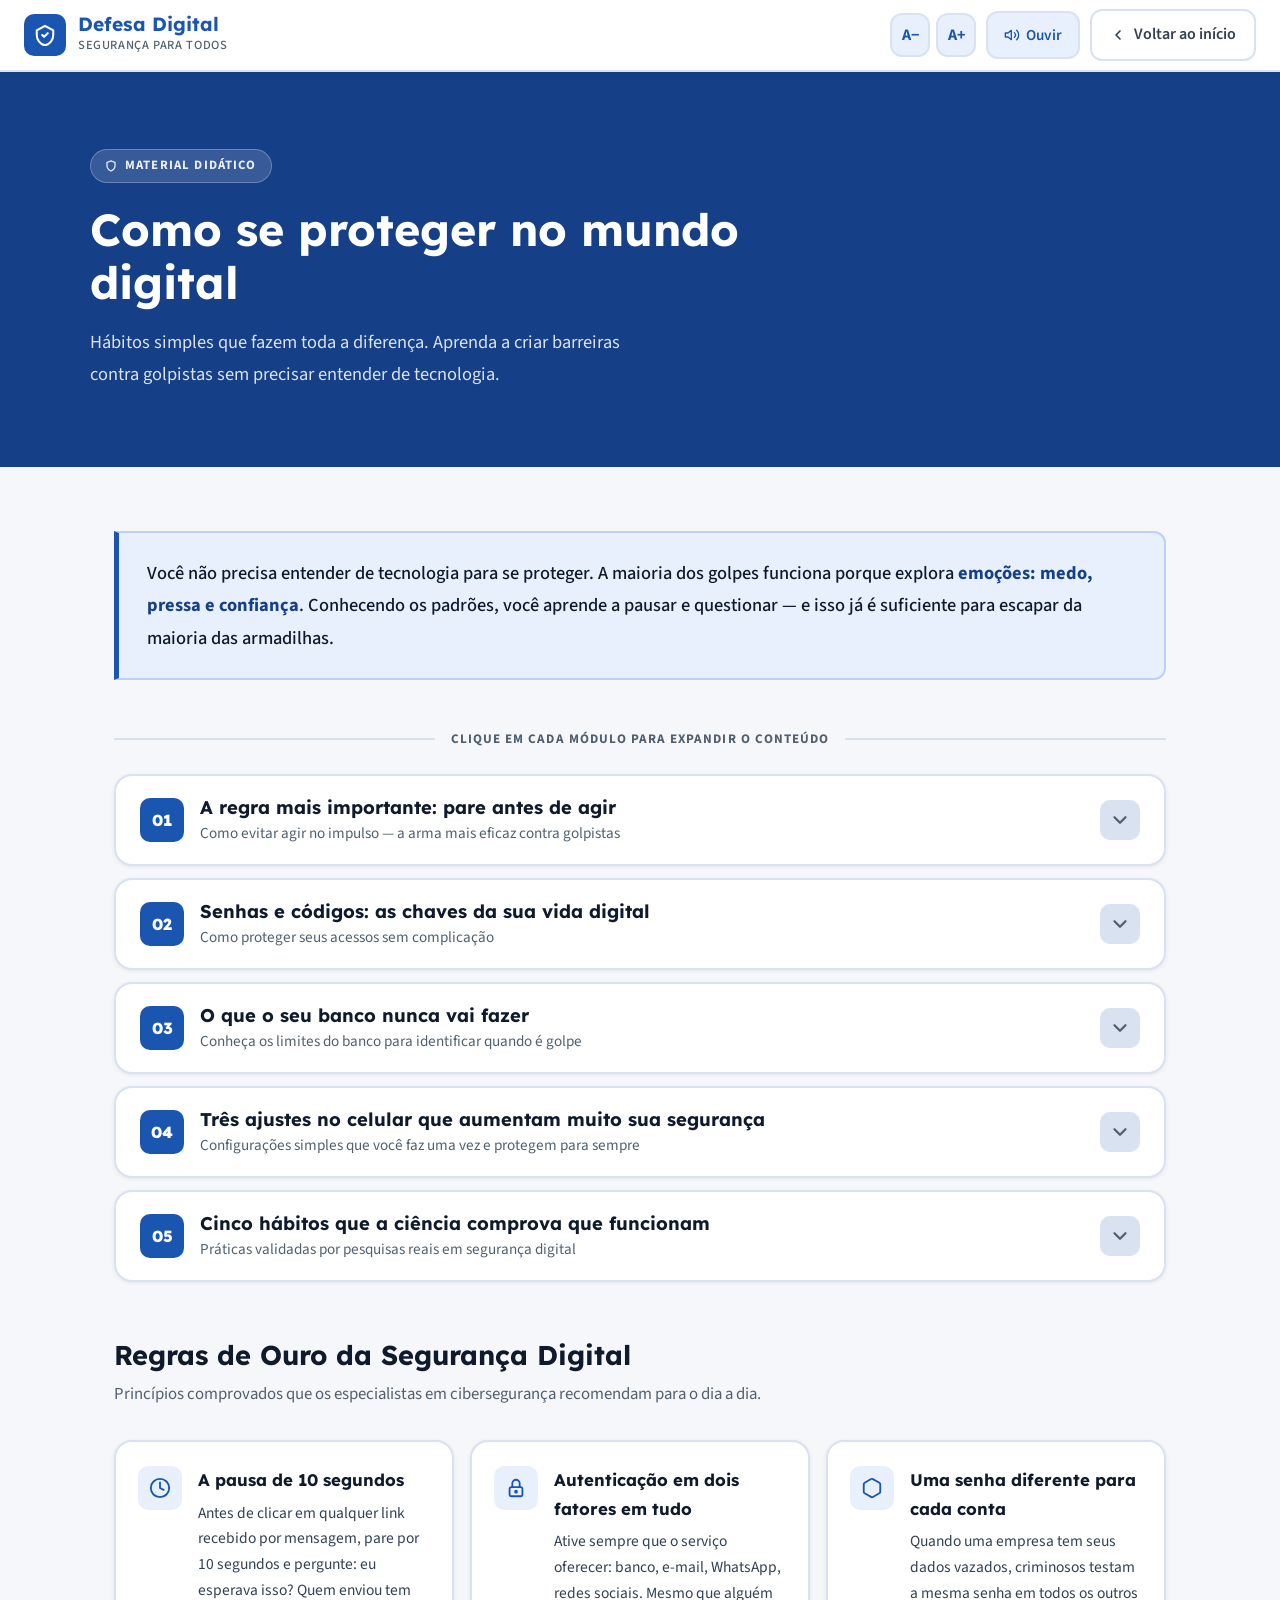
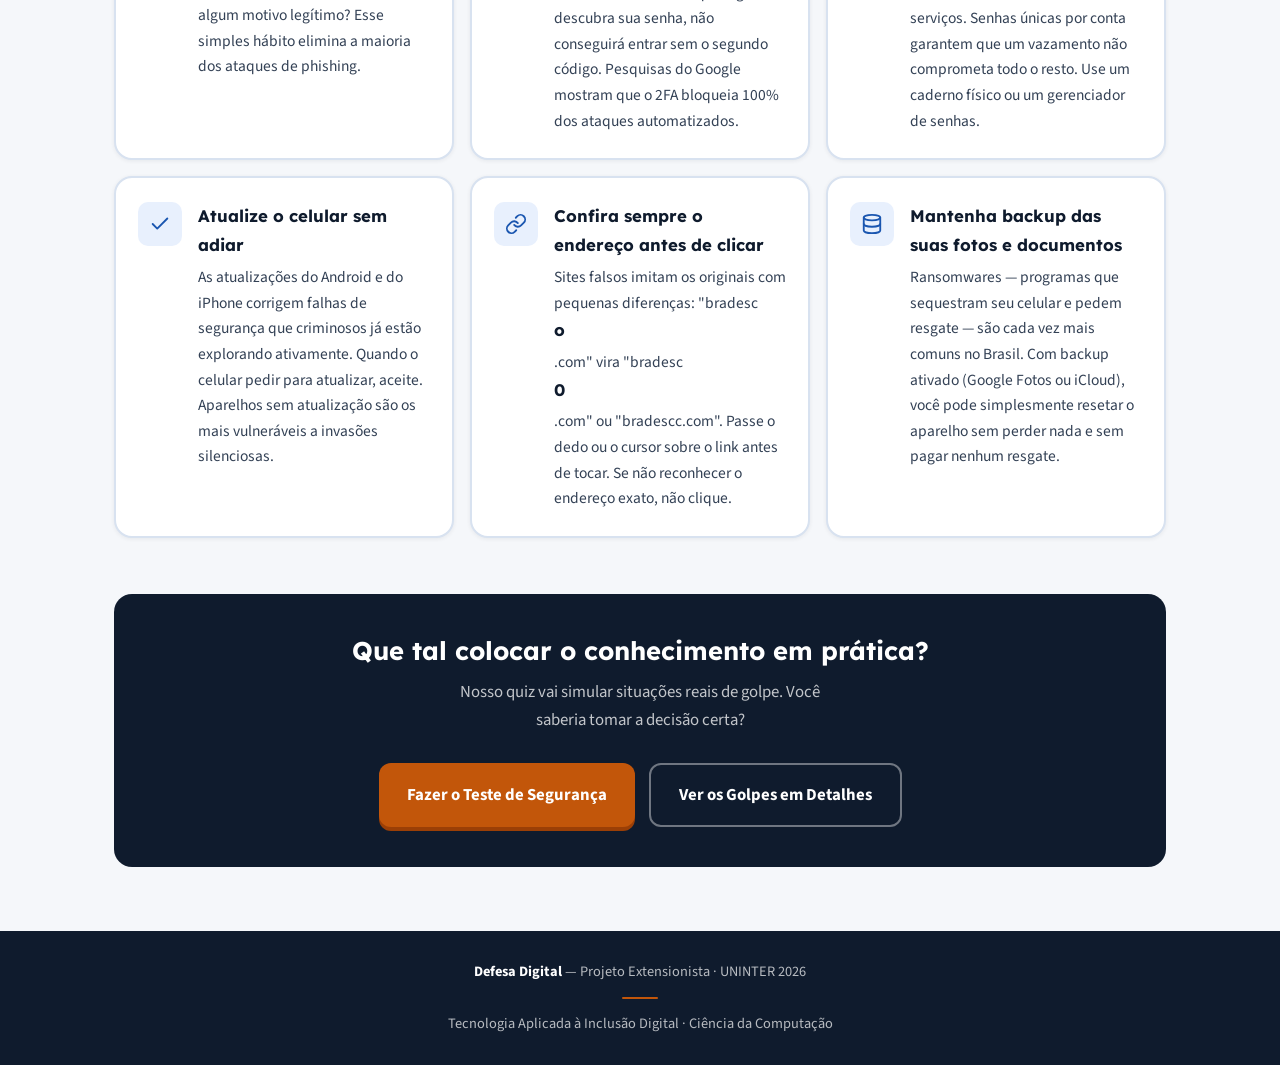
==== commit 7ec82c05: "feat: adiciona botões A− e A+ de acessibilidade em dicas.html" ====
--- a/dicas.html
+++ b/dicas.html
@@ -63,12 +63,33 @@
     .logo-mark { width: 42px; height: 42px; background: var(--primary); border-radius: 10px; display: flex; align-items: center; justify-content: center; flex-shrink: 0; }
     .logo-title { font-family: var(--font-display); font-size: 1.2rem; font-weight: 700; color: var(--primary); line-height: 1.1; }
     .logo-sub   { font-size: 0.78rem; font-weight: 500; color: var(--text-muted); text-transform: uppercase; letter-spacing: .05em; display: block; }
-    .header-right { display: flex; align-items: center; gap: 10px; }
+    .header-right { display: flex; align-items: center; gap: 10px; flex-wrap: wrap; }
+    .font-controls { display: flex; align-items: center; gap: 6px; }
+    .font-btn {
+      display: flex; align-items: center; justify-content: center;
+      width: 40px; height: 40px;
+      background: var(--primary-lt);
+      border: 2px solid var(--border);
+      border-radius: var(--radius);
+      font-family: var(--font-body);
+      font-size: 1rem; font-weight: 700;
+      color: var(--primary);
+      cursor: pointer;
+      transition: border-color .2s, background .2s;
+      min-height: 44px;
+    }
+    .font-btn:hover { border-color: var(--primary); background: #d3e4fc; }
     .btn-back { display: flex; align-items: center; gap: 8px; padding: 10px 18px; background: var(--surface); border: 2px solid var(--border); border-radius: var(--radius); font-family: var(--font-body); font-size: 1rem; font-weight: 600; color: var(--text-body); text-decoration: none; transition: border-color .2s, background .2s; min-height: 48px; }
     .btn-back:hover { border-color: var(--primary); background: var(--primary-lt); text-decoration: none; }
     .tts-btn { display: flex; align-items: center; gap: 6px; padding: 8px 16px; background: var(--primary-lt); border: 2px solid var(--border); border-radius: var(--radius); font-family: var(--font-body); font-size: 0.95rem; font-weight: 600; color: var(--primary); cursor: pointer; transition: border-color .2s, background .2s; min-height: 48px; }
     .tts-btn:hover { border-color: var(--primary); background: #d3e4fc; }
     .tts-btn.speaking { background: #fde68a; border-color: #f59e0b; color: #78350f; }
+
+    @media (max-width: 600px) {
+      .header-right { gap: 6px; }
+      .btn-back span { display: none; }
+      .font-btn { width: 36px; height: 36px; font-size: 0.9rem; }
+    }
 
     /* ── Hero ── */
     .page-hero { background: #153F87; padding: clamp(48px, 6vw, 80px) 24px; }
@@ -194,6 +215,10 @@
     </div>
   </a>
   <div class="header-right">
+    <div class="font-controls" aria-label="Tamanho da fonte">
+      <button class="font-btn" onclick="changeFontSize(-1)" aria-label="Diminuir fonte" title="Diminuir fonte">A−</button>
+      <button class="font-btn" onclick="changeFontSize(1)" aria-label="Aumentar fonte" title="Aumentar fonte">A+</button>
+    </div>
     <button class="tts-btn" id="tts-btn" onclick="toggleTTS()" aria-label="Ouvir conteúdo desta página">
       <svg width="16" height="16" viewBox="0 0 24 24" fill="none" stroke="currentColor" stroke-width="2" stroke-linecap="round" stroke-linejoin="round" aria-hidden="true"><polygon points="11 5 6 9 2 9 2 15 6 15 11 19 11 5"/><path d="M19.07 4.93a10 10 0 0 1 0 14.14"/><path d="M15.54 8.46a5 5 0 0 1 0 7.07"/></svg>
       Ouvir
@@ -322,7 +347,7 @@
     resumo: 'Como evitar agir no impulso — a arma mais eficaz contra golpistas',
     intro: 'Quando estamos com pressa ou com medo, tomamos decisões sem pensar direito. Os golpistas sabem disso e criam urgências artificiais para que você aja em segundos.',
     topicos: [
-      { pergunta: 'Por que os golpistas criam tanta urgência?', resposta: 'Frases como "é agora ou você perde tudo" são criadas para que você aja sem refletir. A urgência quase sempre é falsa. Uma urgência real aguenta uma pausa de 10 minutos.' },
+      { pergunta: 'Por que os golpistas criam tanta urgência?', resposta: 'Frases como “é agora ou você perde tudo” são criadas para que você aja sem refletir. A urgência quase sempre é falsa. Uma urgência real aguenta uma pausa de 10 minutos.' },
       { pergunta: 'O que fazer quando alguém pede dinheiro com urgência?', resposta: 'Pare tudo. Desligue o telefone. Espere de 5 a 10 minutos. Depois ligue você mesmo para a pessoa usando o número que você já tem salvo na agenda — não o número que te ligou.' },
       { pergunta: 'Promoções boas demais merecem desconfiança?', resposta: 'Sim, sempre. Se um produto vale R$ 500 e está sendo oferecido por R$ 50, pergunte-se: por que a loja venderia com prejuízo? Preços muito abaixo do mercado são iscas para roubar seus dados.' }
     ]
@@ -454,5 +479,12 @@
 });
 </script>
 <script src="js/tts.js"></script>
+<script>
+  let fontSize = 100;
+  function changeFontSize(dir) {
+    fontSize = Math.min(140, Math.max(80, fontSize + dir * 10));
+    document.documentElement.style.fontSize = fontSize + '%';
+  }
+</script>
 </body>
 </html>
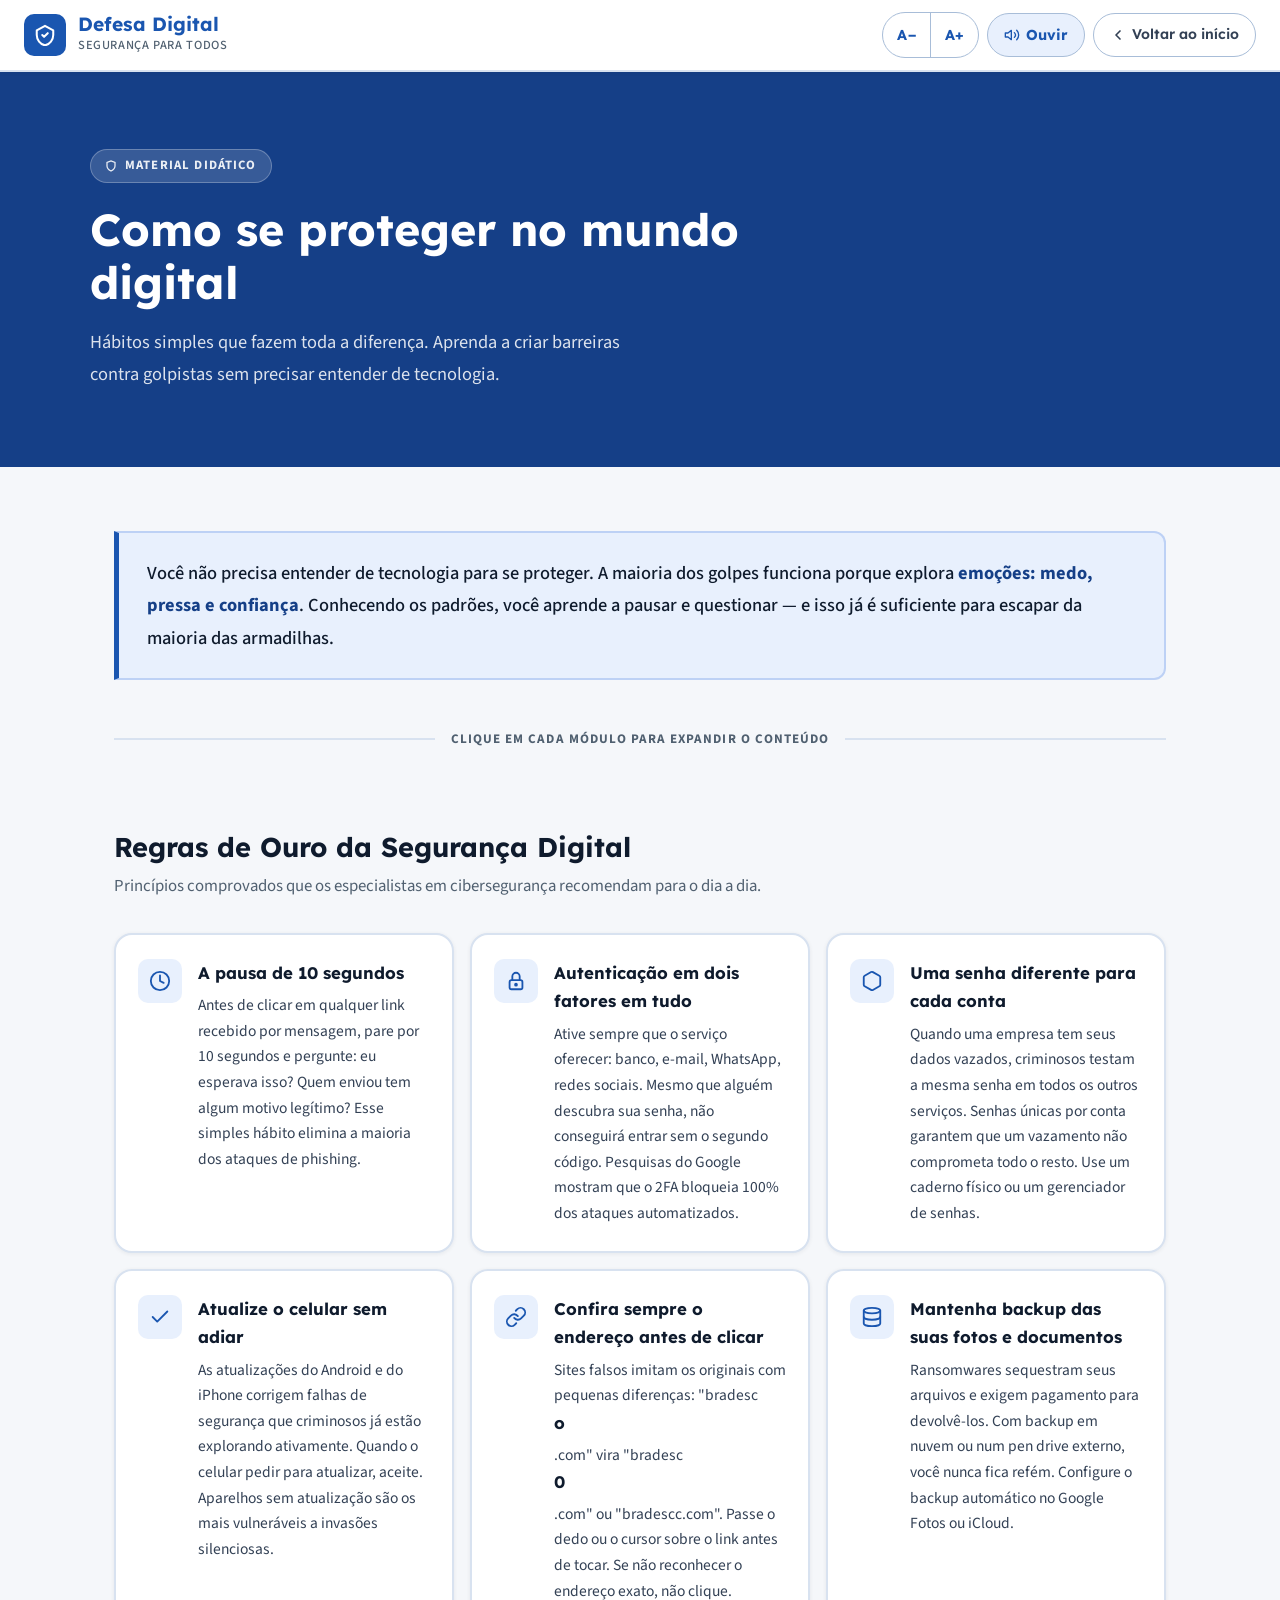
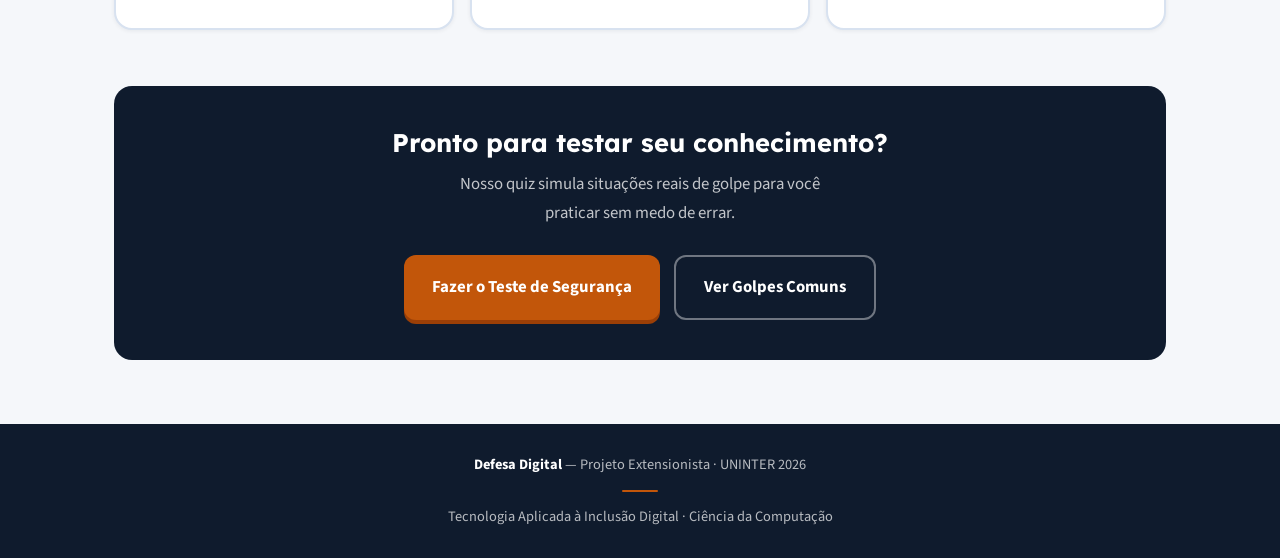
==== commit 9283a248: "fix: adiciona shared-header.css em golpes.html e dicas.html - Remove estilos inline duplicados de .f" ====
--- a/dicas.html
+++ b/dicas.html
@@ -8,11 +8,13 @@
   <link rel="preconnect" href="https://fonts.googleapis.com">
   <link rel="preconnect" href="https://fonts.gstatic.com" crossorigin>
   <link href="https://fonts.googleapis.com/css2?family=Lexend:wght@400;500;600;700;800&family=Source+Sans+3:wght@400;500;600;700&display=swap" rel="stylesheet">
+  <link rel="stylesheet" href="css/shared-header.css">
   <style>
     :root {
       --bg:          #f5f7fa;
       --surface:     #ffffff;
       --border:      #d8e2f0;
+      --border-dark: #a8bdd8;
       --text:        #0f1b2d;
       --text-body:   #334155;
       --text-muted:  #506070;
@@ -57,39 +59,12 @@
       *, *::before, *::after { transition-duration: .01ms !important; animation-duration: .01ms !important; }
     }
 
-    /* ── Header ── */
+    /* ── Header base ── */
     .site-header { background: var(--surface); border-bottom: 2px solid var(--border); padding: 0 24px; height: 72px; display: flex; align-items: center; justify-content: space-between; position: sticky; top: 0; z-index: 100; box-shadow: var(--shadow-sm); }
     .logo-link { display: flex; align-items: center; gap: 12px; text-decoration: none; color: var(--text); }
     .logo-mark { width: 42px; height: 42px; background: var(--primary); border-radius: 10px; display: flex; align-items: center; justify-content: center; flex-shrink: 0; }
     .logo-title { font-family: var(--font-display); font-size: 1.2rem; font-weight: 700; color: var(--primary); line-height: 1.1; }
     .logo-sub   { font-size: 0.78rem; font-weight: 500; color: var(--text-muted); text-transform: uppercase; letter-spacing: .05em; display: block; }
-    .header-right { display: flex; align-items: center; gap: 10px; flex-wrap: wrap; }
-    .font-controls { display: flex; align-items: center; gap: 6px; }
-    .font-btn {
-      display: flex; align-items: center; justify-content: center;
-      width: 40px; height: 40px;
-      background: var(--primary-lt);
-      border: 2px solid var(--border);
-      border-radius: var(--radius);
-      font-family: var(--font-body);
-      font-size: 1rem; font-weight: 700;
-      color: var(--primary);
-      cursor: pointer;
-      transition: border-color .2s, background .2s;
-      min-height: 44px;
-    }
-    .font-btn:hover { border-color: var(--primary); background: #d3e4fc; }
-    .btn-back { display: flex; align-items: center; gap: 8px; padding: 10px 18px; background: var(--surface); border: 2px solid var(--border); border-radius: var(--radius); font-family: var(--font-body); font-size: 1rem; font-weight: 600; color: var(--text-body); text-decoration: none; transition: border-color .2s, background .2s; min-height: 48px; }
-    .btn-back:hover { border-color: var(--primary); background: var(--primary-lt); text-decoration: none; }
-    .tts-btn { display: flex; align-items: center; gap: 6px; padding: 8px 16px; background: var(--primary-lt); border: 2px solid var(--border); border-radius: var(--radius); font-family: var(--font-body); font-size: 0.95rem; font-weight: 600; color: var(--primary); cursor: pointer; transition: border-color .2s, background .2s; min-height: 48px; }
-    .tts-btn:hover { border-color: var(--primary); background: #d3e4fc; }
-    .tts-btn.speaking { background: #fde68a; border-color: #f59e0b; color: #78350f; }
-
-    @media (max-width: 600px) {
-      .header-right { gap: 6px; }
-      .btn-back span { display: none; }
-      .font-btn { width: 36px; height: 36px; font-size: 0.9rem; }
-    }
 
     /* ── Hero ── */
     .page-hero { background: #153F87; padding: clamp(48px, 6vw, 80px) 24px; }
@@ -124,18 +99,9 @@
     .modulo-resumo { font-family: var(--font-body); font-size: 0.95rem; color: var(--text-muted); }
     .modulo-seta { display: flex; align-items: center; justify-content: center; width: 40px; height: 40px; background: var(--border); border-radius: 10px; flex-shrink: 0; color: var(--text-muted); transition: background .2s, transform .3s cubic-bezier(.4,0,.2,1), color .2s; }
     .modulo-card.aberto .modulo-seta { background: var(--primary); color: #ffffff; transform: rotate(180deg); }
-
-    /* ── Accordion: altura automática via grid-template-rows ── */
-    .modulo-painel {
-      display: grid;
-      grid-template-rows: 0fr;
-      transition: grid-template-rows .4s cubic-bezier(.4,0,.2,1);
-    }
-    .modulo-card.aberto .modulo-painel {
-      grid-template-rows: 1fr;
-    }
+    .modulo-painel { display: grid; grid-template-rows: 0fr; transition: grid-template-rows .4s cubic-bezier(.4,0,.2,1); }
+    .modulo-card.aberto .modulo-painel { grid-template-rows: 1fr; }
     .modulo-painel-inner { overflow: hidden; }
-
     .modulo-body { border-top: 2px solid var(--border); }
     .modulo-intro-texto { font-family: var(--font-body); font-size: 1.1rem; font-weight: 600; color: var(--text); line-height: 1.7; padding: 24px 28px 20px; background: var(--primary-lt); border-left: 4px solid var(--primary); }
     .topicos-lista { padding: 20px 24px; display: flex; flex-direction: column; gap: 8px; }
@@ -147,16 +113,8 @@
     .topico-texto { flex: 1; }
     .topico-seta { display: flex; align-items: center; justify-content: center; width: 28px; height: 28px; border-radius: 6px; background: var(--border); flex-shrink: 0; color: var(--text-muted); transition: background .2s, transform .25s ease, color .2s; }
     .topico.aberto .topico-seta { background: var(--primary-lt); color: var(--primary); transform: rotate(180deg); }
-
-    /* tópico interno também usa grid-template-rows */
-    .topico-painel {
-      display: grid;
-      grid-template-rows: 0fr;
-      transition: grid-template-rows .3s cubic-bezier(.4,0,.2,1);
-    }
-    .topico.aberto .topico-painel {
-      grid-template-rows: 1fr;
-    }
+    .topico-painel { display: grid; grid-template-rows: 0fr; transition: grid-template-rows .3s cubic-bezier(.4,0,.2,1); }
+    .topico.aberto .topico-painel { grid-template-rows: 1fr; }
     .topico-painel-inner { overflow: hidden; }
     .topico-conteudo { padding: 4px 20px 24px; border-top: 1.5px solid var(--border); }
     .topico-conteudo p { font-family: var(--font-body); font-size: 1.1rem; line-height: 1.8; color: var(--text-body); margin-top: 16px; }
@@ -225,7 +183,7 @@
     </button>
     <a href="index.html" class="btn-back">
       <svg width="16" height="16" viewBox="0 0 24 24" fill="none" stroke="currentColor" stroke-width="2.5" stroke-linecap="round" stroke-linejoin="round" aria-hidden="true"><polyline points="15 18 9 12 15 6"/></svg>
-      Voltar ao início
+      <span class="back-label">Voltar ao início</span>
     </a>
   </div>
 </header>
@@ -315,7 +273,7 @@
           </div>
           <div class="regra-corpo">
             <strong>Mantenha backup das suas fotos e documentos</strong>
-            <p>Ransomwares — programas que sequestram seu celular e pedem resgate — são cada vez mais comuns no Brasil. Com backup ativado (Google Fotos ou iCloud), você pode simplesmente resetar o aparelho sem perder nada e sem pagar nenhum resgate.</p>
+            <p>Ransomwares sequestram seus arquivos e exigem pagamento para devolvê-los. Com backup em nuvem ou num pen drive externo, você nunca fica refém. Configure o backup automático no Google Fotos ou iCloud.</p>
           </div>
         </div>
 
@@ -323,11 +281,11 @@
     </section>
 
     <div class="cta-final">
-      <h2>Que tal colocar o conhecimento em prática?</h2>
-      <p>Nosso quiz vai simular situações reais de golpe. Você saberia tomar a decisão certa?</p>
+      <h2>Pronto para testar seu conhecimento?</h2>
+      <p>Nosso quiz simula situações reais de golpe para você praticar sem medo de errar.</p>
       <div class="cta-btns">
-        <a href="quiz.html" class="btn-cta btn-cta-primary">Fazer o Teste de Segurança</a>
-        <a href="golpes.html" class="btn-cta btn-cta-outline">Ver os Golpes em Detalhes</a>
+        <a href="index.html" class="btn-cta btn-cta-primary">Fazer o Teste de Segurança</a>
+        <a href="golpes.html" class="btn-cta btn-cta-outline">Ver Golpes Comuns</a>
       </div>
     </div>
   </div>
@@ -339,145 +297,7 @@
   Tecnologia Aplicada à Inclusão Digital · Ciência da Computação
 </footer>
 
-<script>
-'use strict';
-const MODULOS = [
-  { id: 'mod-1', num: '01',
-    titulo: 'A regra mais importante: pare antes de agir',
-    resumo: 'Como evitar agir no impulso — a arma mais eficaz contra golpistas',
-    intro: 'Quando estamos com pressa ou com medo, tomamos decisões sem pensar direito. Os golpistas sabem disso e criam urgências artificiais para que você aja em segundos.',
-    topicos: [
-      { pergunta: 'Por que os golpistas criam tanta urgência?', resposta: 'Frases como “é agora ou você perde tudo” são criadas para que você aja sem refletir. A urgência quase sempre é falsa. Uma urgência real aguenta uma pausa de 10 minutos.' },
-      { pergunta: 'O que fazer quando alguém pede dinheiro com urgência?', resposta: 'Pare tudo. Desligue o telefone. Espere de 5 a 10 minutos. Depois ligue você mesmo para a pessoa usando o número que você já tem salvo na agenda — não o número que te ligou.' },
-      { pergunta: 'Promoções boas demais merecem desconfiança?', resposta: 'Sim, sempre. Se um produto vale R$ 500 e está sendo oferecido por R$ 50, pergunte-se: por que a loja venderia com prejuízo? Preços muito abaixo do mercado são iscas para roubar seus dados.' }
-    ]
-  },
-  { id: 'mod-2', num: '02',
-    titulo: 'Senhas e códigos: as chaves da sua vida digital',
-    resumo: 'Como proteger seus acessos sem complicação',
-    intro: 'Assim como você não entrega a chave da sua casa para um estranho, não entregue suas chaves digitais para ninguém — nem mesmo para quem parece ser do banco.',
-    topicos: [
-      { pergunta: 'O que é aquele código de 6 números que chega por SMS?', resposta: 'Esse código é como a chave de uma porta. Se alguém pedir esse código, quer entrar na sua conta no lugar de você. Não existe nenhuma situação em que uma empresa legítima peça esse código.' },
-      { pergunta: 'Como guardar senhas de forma segura e simples?', resposta: 'Anote suas senhas em um caderno físico guardado em casa. Isso é muito mais seguro do que guardar no celular, que pode ser roubado.' },
-      { pergunta: 'Como ativar a verificação em duas etapas no WhatsApp?', resposta: 'Abra o WhatsApp. Toque nos três pontinhos no canto superior direito. Vá em Ajustes, Conta, Verificação em duas etapas e Ativar. Crie um PIN de 6 números e anote no seu caderno.' }
-    ]
-  },
-  { id: 'mod-3', num: '03',
-    titulo: 'O que o seu banco nunca vai fazer',
-    resumo: 'Conheça os limites do banco para identificar quando é golpe',
-    intro: 'Saber exatamente como o banco trabalha é a melhor forma de perceber quando um golpista está fingindo ser ele.',
-    topicos: [
-      { pergunta: 'Meu banco pode ligar pedindo minha senha?', resposta: 'Não. Nenhum banco liga pedindo que você fale sua senha. Se isso acontecer, desligue imediatamente.' },
-      { pergunta: 'O banco pode mandar alguém buscar meu cartão em casa?', resposta: 'Não, isso não existe. Nenhum banco manda motoboy ou funcionário buscar cartão na casa do cliente.' },
-      { pergunta: 'O banco pode pedir para eu instalar um aplicativo pelo telefone?', resposta: 'Não. Bancos não ligam pedindo para instalar aplicativos. Esses são programas espiões que registram tudo que você digita.' },
-      { pergunta: 'O banco pode pedir um Pix para proteger meu dinheiro?', resposta: 'Não. Bancos não pedem transferências para cancelar fraudes. Se você fizer esse Pix, o dinheiro vai direto para os criminosos.' }
-    ]
-  },
-  { id: 'mod-4', num: '04',
-    titulo: 'Três ajustes no celular que aumentam muito sua segurança',
-    resumo: 'Configurações simples que você faz uma vez e protegem para sempre',
-    intro: 'Com três ajustes simples no celular, você dificulta muito a vida dos golpistas — mesmo que o aparelho seja roubado.',
-    topicos: [
-      { pergunta: 'Por que usar digital ou reconhecimento de rosto para desbloquear?', resposta: 'Com apenas um PIN numérico, qualquer pessoa que veja você digitando pode memorizá-lo. Com a impressão digital ou o reconhecimento de rosto, só você consegue desbloquear.' },
-      { pergunta: 'Como impedir que alguém leia meus SMS na tela bloqueada?', resposta: 'Vá em Configurações, Notificações e desative a opção de mostrar o conteúdo das mensagens na tela bloqueada.' },
-      { pergunta: 'Por que não usar o Wi-Fi de shoppings ou restaurantes para acessar o banco?', resposta: 'Redes Wi-Fi abertas, sem senha, podem ser monitoradas por pessoas mal-intencionadas. Para qualquer operação no banco, use sempre os dados móveis do seu chip de celular.' }
-    ]
-  },
-  { id: 'mod-5', num: '05',
-    titulo: 'Cinco hábitos que a ciência comprova que funcionam',
-    resumo: 'Práticas validadas por pesquisas reais em segurança digital',
-    intro: 'Não é teoria: esses hábitos foram testados e medidos por universidades, empresas de segurança e órgãos governamentais. Incorporar qualquer um deles já reduz significativamente o risco.',
-    topicos: [
-      { pergunta: 'A pausa consciente reduz em quanto as vítimas de phishing?', resposta: 'Estudos da Universidade de Stanford mostram que treinar o hábito de pausar antes de clicar reduz a taxa de cliques em e-mails falsos em até 70%. O cérebro no modo de urgência desliga o raciocínio crítico — a pausa de 10 segundos reativa essa análise.', fonte: 'Fonte: Stanford Internet Observatory' },
-      { pergunta: 'O que é autenticação em dois fatores e por que ela é quase infalível?', resposta: 'Autenticação em dois fatores (2FA) exige que, além da senha, você confirme a identidade com um segundo código enviado ao seu celular. De acordo com o Google, o 2FA bloqueia 100% dos ataques automatizados e 99% dos ataques em massa. É de longe a proteção mais eficaz disponível gratuitamente.', fonte: 'Fonte: Google Security Blog, 2019' },
-      { pergunta: 'Por que senhas longas e simples são mais seguras que senhas complexas e curtas?', resposta: 'Uma senha como "cadeiradepraia2024" (17 caracteres simples) leva bilhões de anos para ser quebrada por força bruta. Já "P@ss1!" (6 caracteres complexos) pode ser quebrada em segundos. O comprimento importa muito mais que a complexidade. O Instituto NIST (padrão mundial em segurança) revisou suas diretrizes em 2023 para recomendar frases longas em vez de caracteres especiais.', fonte: 'Fonte: NIST SP 800-63B, 2023' },
-      { pergunta: 'Quanto tempo um criminoso precisa para explorar dados vazados?', resposta: 'Segundo a empresa de segurança IBM, o tempo médio entre um vazamento de dados e o primeiro uso criminoso é de apenas 9,5 horas. Por isso a recomendação de ter senhas diferentes para cada serviço é tão importante: um único vazamento não compromete suas outras contas.', fonte: 'Fonte: IBM Cost of a Data Breach Report, 2024' },
-      { pergunta: 'Backup realmente funciona contra sequestro de celular (ransomware)?', resposta: 'Sim. Em 100% dos casos de ransomware documentados, vítimas com backup atualizado recuperaram todos os dados sem pagar resgate, simplesmente resetando o aparelho. O backup no Google Fotos ou iCloud é automático e gratuito — basta manter a opção ativada nas configurações do celular.', fonte: 'Fonte: Relatório Ransomware, Canalys 2024' }
-    ]
-  }
-];
-
-function criarTopico(topico, idMod, idxTopico) {
-  const id = `${idMod}-t${idxTopico}`;
-  const fonteHtml = topico.fonte ? `<span class="topico-fonte">${topico.fonte}</span>` : '';
-  return `
-    <div class="topico" id="${id}" role="listitem">
-      <button class="topico-gatilho" aria-expanded="false" aria-controls="${id}-painel">
-        <span class="topico-texto">${topico.pergunta}</span>
-        <span class="topico-seta" aria-hidden="true"><svg width="14" height="14" viewBox="0 0 24 24" fill="none" stroke="currentColor" stroke-width="2.5" stroke-linecap="round" stroke-linejoin="round"><polyline points="6 9 12 15 18 9"/></svg></span>
-      </button>
-      <div class="topico-painel" id="${id}-painel" role="region" aria-hidden="true">
-        <div class="topico-painel-inner">
-          <div class="topico-conteudo"><p>${topico.resposta}</p>${fonteHtml}</div>
-        </div>
-      </div>
-    </div>`;
-}
-
-function criarModulo(mod) {
-  return `
-    <div class="modulo-card" id="${mod.id}">
-      <button class="modulo-gatilho" aria-expanded="false" aria-controls="${mod.id}-painel">
-        <div class="modulo-gatilho-esquerda">
-          <div class="modulo-numero" aria-hidden="true">${mod.num}</div>
-          <div class="modulo-textos">
-            <div class="modulo-titulo">${mod.titulo}</div>
-            <div class="modulo-resumo">${mod.resumo}</div>
-          </div>
-        </div>
-        <div class="modulo-seta" aria-hidden="true"><svg width="22" height="22" viewBox="0 0 24 24" fill="none" stroke="currentColor" stroke-width="2.5" stroke-linecap="round" stroke-linejoin="round"><polyline points="6 9 12 15 18 9"/></svg></div>
-      </button>
-      <div class="modulo-painel" id="${mod.id}-painel">
-        <div class="modulo-painel-inner">
-          <div class="modulo-body">
-            <p class="modulo-intro-texto">${mod.intro}</p>
-            <div class="topicos-lista" role="list">${mod.topicos.map((t,i) => criarTopico(t, mod.id, i)).join('')}</div>
-          </div>
-        </div>
-      </div>
-    </div>`;
-}
-
-document.getElementById('modulos-lista').innerHTML = MODULOS.map(m => criarModulo(m)).join('');
-
-/* ── Accordion de módulos ── */
-document.addEventListener('click', e => {
-  const modGatilho = e.target.closest('.modulo-gatilho');
-  if (modGatilho) {
-    const card = modGatilho.closest('.modulo-card');
-    const isAberto = card.classList.contains('aberto');
-    document.querySelectorAll('.modulo-card.aberto').forEach(c => {
-      c.classList.remove('aberto');
-      c.querySelector('.modulo-gatilho').setAttribute('aria-expanded', 'false');
-    });
-    if (!isAberto) {
-      card.classList.add('aberto');
-      modGatilho.setAttribute('aria-expanded', 'true');
-    }
-    return;
-  }
-
-  /* ── Accordion de tópicos ── */
-  const topicoGatilho = e.target.closest('.topico-gatilho');
-  if (!topicoGatilho) return;
-  const topico   = topicoGatilho.closest('.topico');
-  const painel   = document.getElementById(topicoGatilho.getAttribute('aria-controls'));
-  const isAberto = topicoGatilho.getAttribute('aria-expanded') === 'true';
-  const modCard  = topico.closest('.modulo-card');
-
-  modCard.querySelectorAll('.topico').forEach(t => {
-    t.classList.remove('aberto');
-    t.querySelector('.topico-gatilho').setAttribute('aria-expanded', 'false');
-    t.querySelector('.topico-painel').setAttribute('aria-hidden', 'true');
-  });
-
-  if (!isAberto) {
-    topico.classList.add('aberto');
-    topicoGatilho.setAttribute('aria-expanded', 'true');
-    painel.setAttribute('aria-hidden', 'false');
-  }
-});
-</script>
+<script src="js/dicas.js"></script>
 <script src="js/tts.js"></script>
 <script>
   let fontSize = 100;
--- a/css/shared-header.css
+++ b/css/shared-header.css
@@ -0,0 +1,229 @@
+/* ══════════════════════════════════
+   SHARED-HEADER.CSS
+   Header responsivo unificado para golpes.html e dicas.html
+   Projeto: Defesa Digital · UNINTER 2026
+   Complementa os estilos inline de cada página.
+══════════════════════════════════ */
+
+/* ── Correção: site-header flexível e responsivo ── */
+.site-header {
+  flex-wrap: nowrap;
+  gap: 8px;
+}
+
+/* ── Grupo de ações do header ── */
+.header-right {
+  display: flex;
+  align-items: center;
+  gap: 8px;
+  flex-shrink: 0;
+  flex-wrap: nowrap;
+}
+
+/* ── Pill segmentado A− / A+ ── */
+.font-controls {
+  display: flex;
+  align-items: center;
+  border: 1.5px solid var(--border-dark, #a8bdd8);
+  border-radius: 999px;
+  overflow: hidden;
+  background: var(--surface, #fff);
+  flex-shrink: 0;
+  gap: 0;
+}
+
+.font-btn {
+  display: inline-flex;
+  align-items: center;
+  justify-content: center;
+  height: 40px;
+  min-height: 44px;
+  min-width: 44px;
+  padding: 0 14px;
+  background: transparent;
+  color: var(--primary, #1A56B0);
+  font-family: 'Inter', 'Lexend', sans-serif;
+  font-size: 0.9rem;
+  font-weight: 700;
+  border: none;
+  border-right: 1.5px solid var(--border-dark, #a8bdd8);
+  cursor: pointer;
+  transition: background 0.15s ease, color 0.15s ease;
+  line-height: 1;
+  letter-spacing: 0.01em;
+  border-radius: 0;
+  width: auto;
+}
+
+.font-btn:last-child {
+  border-right: none;
+}
+
+.font-btn:hover {
+  background: var(--primary, #1A56B0);
+  color: #ffffff;
+}
+
+.font-btn:active {
+  background: var(--primary-dk, #153F87);
+  color: #ffffff;
+}
+
+/* ── Botão Ouvir ── */
+.tts-btn {
+  display: inline-flex !important;
+  align-items: center;
+  gap: 6px;
+  height: 40px;
+  min-height: 44px;
+  padding: 0 16px;
+  background: var(--primary-lt, #e8f0fd);
+  border: 1.5px solid var(--border-dark, #a8bdd8);
+  border-radius: 999px;
+  font-family: 'Inter', 'Lexend', sans-serif;
+  font-size: 0.9rem;
+  font-weight: 700;
+  color: var(--primary, #1A56B0);
+  cursor: pointer;
+  transition: background 0.15s ease, color 0.15s ease, border-color 0.15s ease;
+  white-space: nowrap;
+  line-height: 1;
+  flex-shrink: 0;
+}
+
+.tts-btn:hover {
+  background: var(--primary, #1A56B0);
+  border-color: var(--primary, #1A56B0);
+  color: #ffffff;
+}
+
+.tts-btn:active {
+  background: var(--primary-dk, #153F87);
+  border-color: var(--primary-dk, #153F87);
+  color: #ffffff;
+}
+
+.tts-btn.speaking {
+  background: var(--primary, #1A56B0);
+  border-color: var(--primary, #1A56B0);
+  color: #ffffff;
+}
+
+/* ── Botão Voltar ── */
+.btn-back {
+  display: inline-flex;
+  align-items: center;
+  gap: 6px;
+  padding: 0 16px;
+  height: 40px;
+  min-height: 44px;
+  background: var(--surface, #fff);
+  border: 1.5px solid var(--border-dark, #a8bdd8);
+  border-radius: 999px;
+  font-family: 'Inter', 'Lexend', sans-serif;
+  font-size: 0.88rem;
+  font-weight: 600;
+  color: var(--text-body, #334155);
+  text-decoration: none;
+  white-space: nowrap;
+  flex-shrink: 0;
+  cursor: pointer;
+  transition: border-color 0.15s, background 0.15s, color 0.15s;
+}
+
+.btn-back:hover {
+  border-color: var(--primary, #1A56B0);
+  background: var(--primary-lt, #e8f0fd);
+  color: var(--primary, #1A56B0);
+  text-decoration: none;
+}
+
+/* ── Tablet ≤ 768px ── */
+@media (max-width: 768px) {
+  .site-header {
+    padding: 0 16px;
+    height: 64px;
+  }
+  .font-btn {
+    height: 38px;
+    min-width: 42px;
+    padding: 0 10px;
+    font-size: 0.85rem;
+  }
+  .tts-btn {
+    height: 38px;
+    padding: 0 12px;
+    font-size: 0.85rem;
+  }
+  .btn-back {
+    height: 38px;
+    padding: 0 12px;
+    font-size: 0.82rem;
+  }
+}
+
+/* ── Mobile ≤ 600px ── */
+@media (max-width: 600px) {
+  .site-header {
+    padding: 0 12px;
+    height: 56px;
+    gap: 6px;
+  }
+  .logo-title {
+    font-size: 1rem;
+  }
+  .logo-sub {
+    font-size: 0.68rem;
+  }
+  .logo-mark {
+    width: 36px;
+    height: 36px;
+  }
+  .header-right {
+    gap: 6px;
+  }
+  .font-btn {
+    height: 38px;
+    min-width: 38px;
+    padding: 0 8px;
+    font-size: 0.82rem;
+  }
+  .tts-btn {
+    height: 38px;
+    padding: 0 10px;
+    font-size: 0.82rem;
+  }
+  /* Oculta texto do botão Voltar — mantém ícone */
+  .btn-back .back-label,
+  .btn-back span:last-child {
+    display: none;
+  }
+  .btn-back {
+    width: 44px;
+    justify-content: center;
+    padding: 0;
+  }
+}
+
+/* ── Telas muito pequenas ≤ 400px ── */
+@media (max-width: 400px) {
+  .logo-mark {
+    width: 32px;
+    height: 32px;
+  }
+  .logo-title {
+    font-size: 0.9rem;
+  }
+  .logo-sub {
+    display: none;
+  }
+  /* Ouvir: esconde texto, mantém ícone ── */
+  .tts-btn svg ~ * {
+    display: none;
+  }
+  .tts-btn {
+    width: 44px;
+    padding: 0;
+    justify-content: center;
+  }
+}
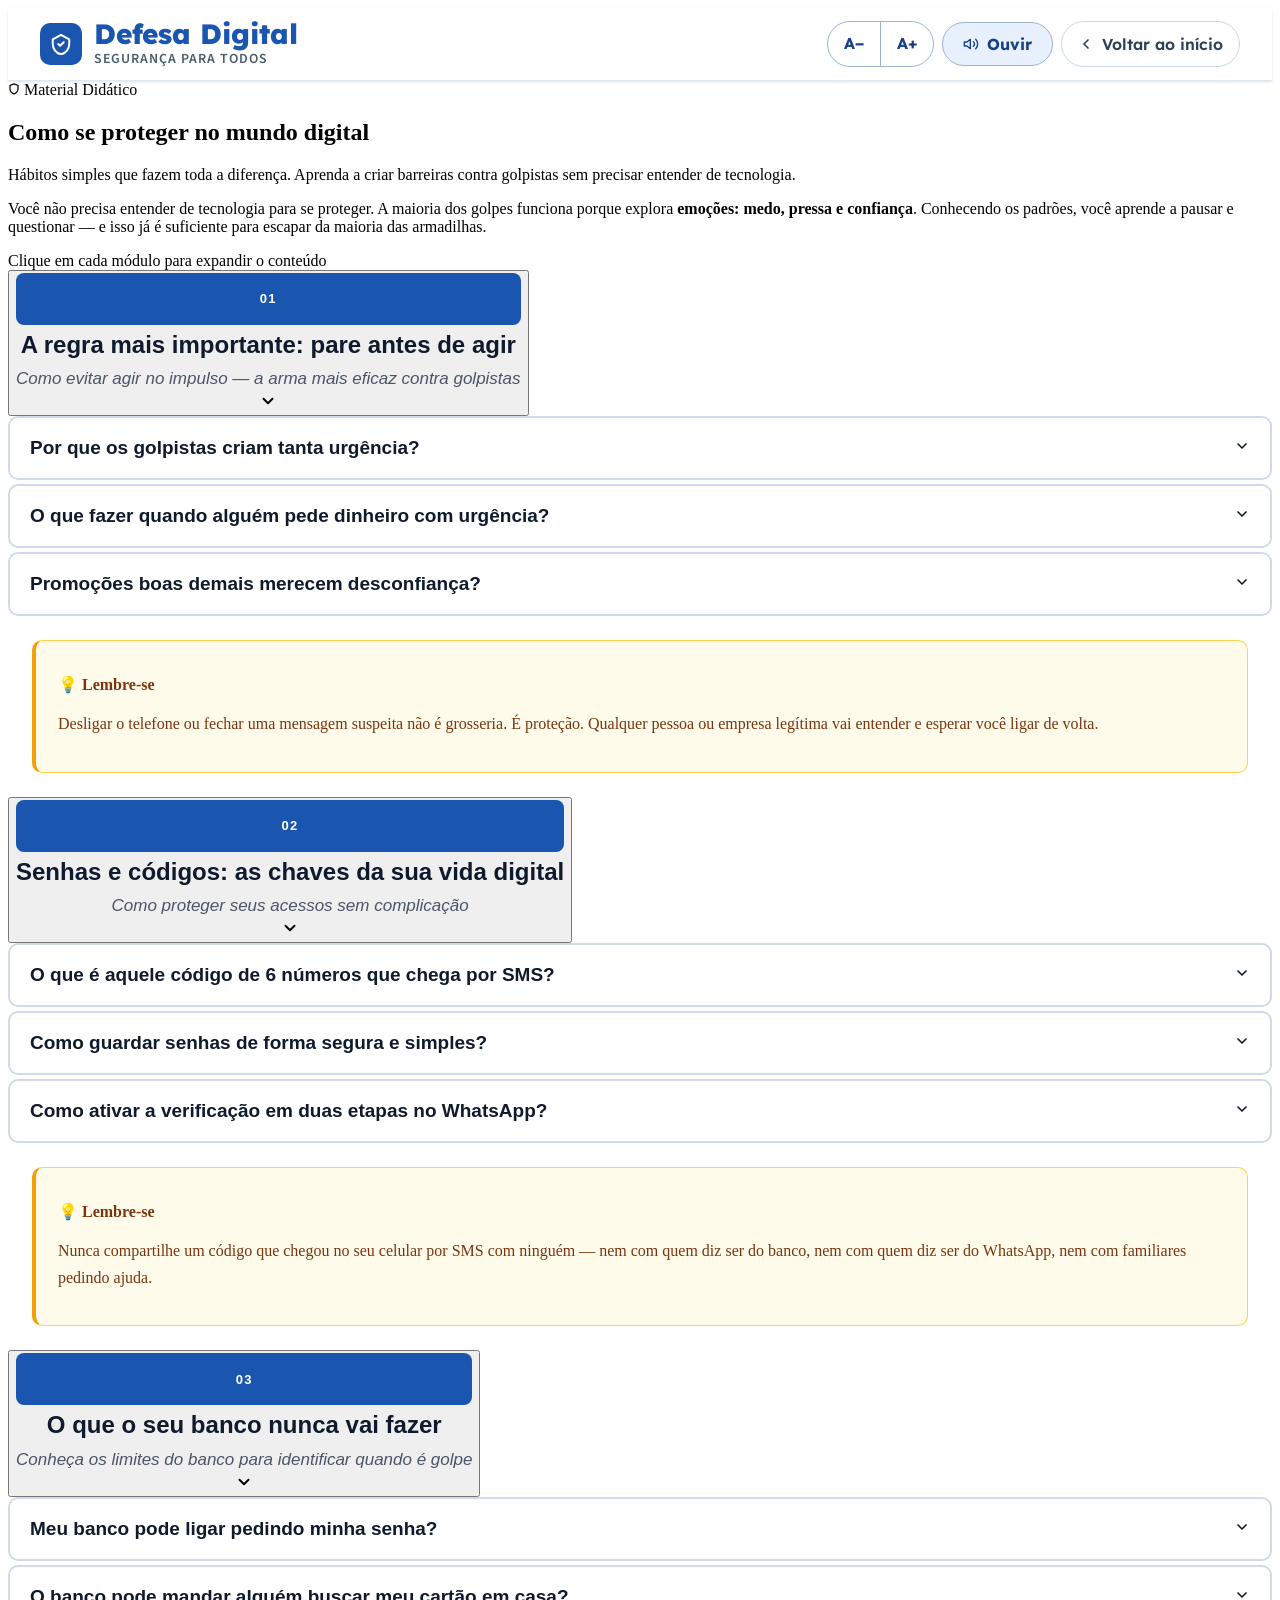
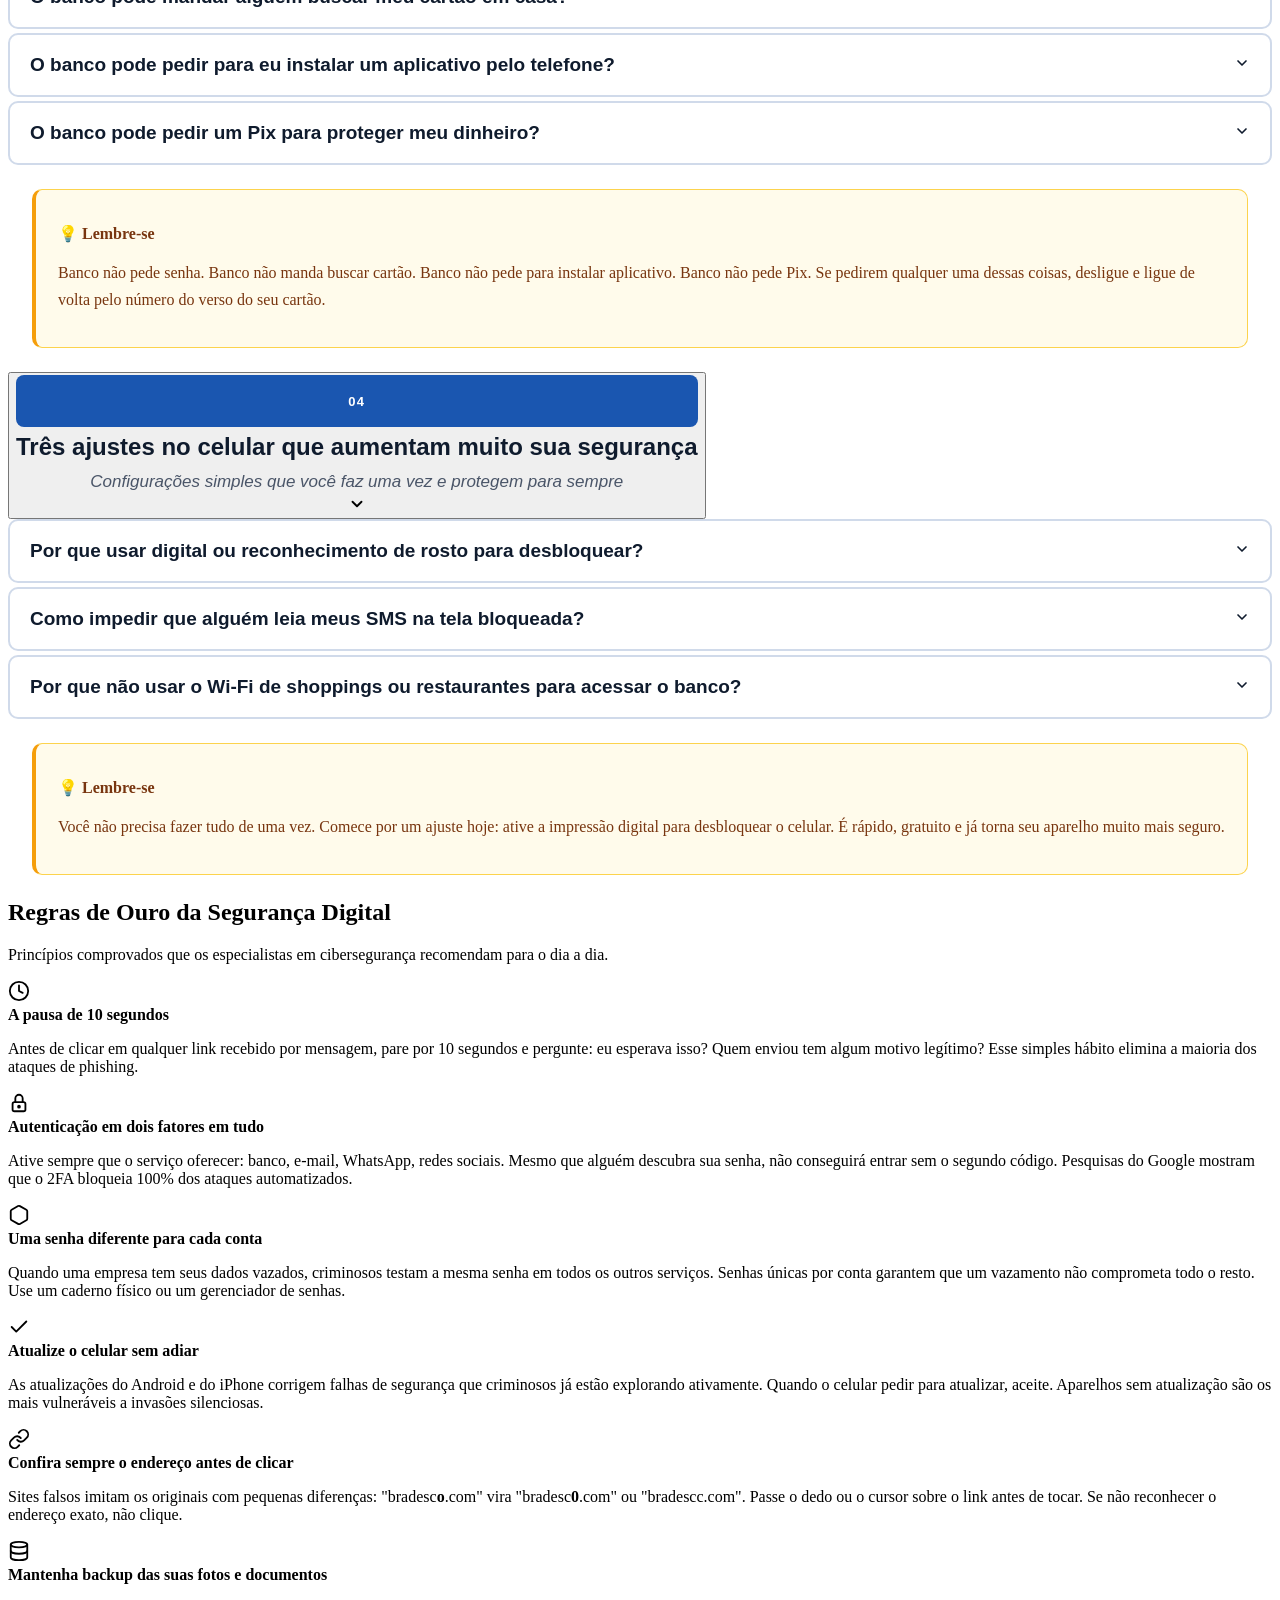
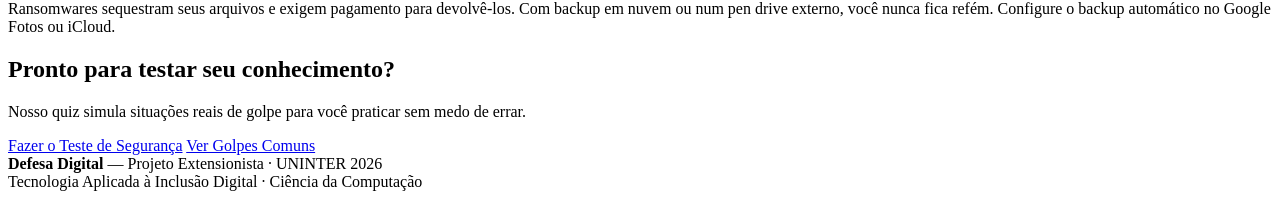
==== commit 16a69689: "refactor: extrai CSS inline de golpes.html e dicas.html para arquivos externos" ====
--- a/dicas.html
+++ b/dicas.html
@@ -8,154 +8,8 @@
   <link rel="preconnect" href="https://fonts.googleapis.com">
   <link rel="preconnect" href="https://fonts.gstatic.com" crossorigin>
   <link href="https://fonts.googleapis.com/css2?family=Lexend:wght@400;500;600;700;800&family=Source+Sans+3:wght@400;500;600;700&display=swap" rel="stylesheet">
+  <link rel="stylesheet" href="css/dicas.css">
   <link rel="stylesheet" href="css/shared-header.css">
-  <style>
-    :root {
-      --bg:          #f5f7fa;
-      --surface:     #ffffff;
-      --border:      #d8e2f0;
-      --border-dark: #a8bdd8;
-      --text:        #0f1b2d;
-      --text-body:   #334155;
-      --text-muted:  #506070;
-      --primary:     #1A56B0;
-      --primary-dk:  #153F87;
-      --primary-lt:  #e8f0fd;
-      --accent:      #C2560A;
-      --accent-dk:   #9B3F06;
-      --success:     #0D7A4E;
-      --success-bg:  #d1fae5;
-      --success-brd: #6ee7b7;
-      --warn-bg:     #fffbeb;
-      --warn-brd:    #fcd34d;
-      --warn-text:   #78350f;
-      --warn-heading:#7c5800;
-      --content:     1100px;
-      --radius:      12px;
-      --radius-lg:   18px;
-      --shadow-sm:   0 1px 4px rgba(15,27,45,.07);
-      --shadow:      0 4px 16px rgba(15,27,45,.10);
-      --font-display: 'Lexend', sans-serif;
-      --font-body:    'Source Sans 3', sans-serif;
-    }
-    *, *::before, *::after { box-sizing: border-box; margin: 0; padding: 0; }
-    html { scroll-behavior: smooth; }
-    body {
-      font-family: var(--font-body);
-      font-size: 1.125rem;
-      line-height: 1.7;
-      color: var(--text-body);
-      background: var(--bg);
-      min-height: 100vh;
-      display: flex;
-      flex-direction: column;
-      -webkit-font-smoothing: antialiased;
-    }
-    h1, h2, h3 { font-family: var(--font-display); line-height: 1.25; color: var(--text); }
-    a { color: var(--primary); }
-    a:hover { text-decoration: underline; }
-    :focus-visible { outline: 3px solid var(--accent); outline-offset: 3px; border-radius: 6px; }
-    @media (prefers-reduced-motion: reduce) {
-      *, *::before, *::after { transition-duration: .01ms !important; animation-duration: .01ms !important; }
-    }
-
-    /* ── Header base ── */
-    .site-header { background: var(--surface); border-bottom: 2px solid var(--border); padding: 0 24px; height: 72px; display: flex; align-items: center; justify-content: space-between; position: sticky; top: 0; z-index: 100; box-shadow: var(--shadow-sm); }
-    .logo-link { display: flex; align-items: center; gap: 12px; text-decoration: none; color: var(--text); }
-    .logo-mark { width: 42px; height: 42px; background: var(--primary); border-radius: 10px; display: flex; align-items: center; justify-content: center; flex-shrink: 0; }
-    .logo-title { font-family: var(--font-display); font-size: 1.2rem; font-weight: 700; color: var(--primary); line-height: 1.1; }
-    .logo-sub   { font-size: 0.78rem; font-weight: 500; color: var(--text-muted); text-transform: uppercase; letter-spacing: .05em; display: block; }
-
-    /* ── Hero ── */
-    .page-hero { background: #153F87; padding: clamp(48px, 6vw, 80px) 24px; }
-    .page-hero-inner { max-width: var(--content); margin: 0 auto; }
-    .eyebrow { display: inline-flex; align-items: center; gap: 8px; font-family: var(--font-body); font-size: 0.8rem; font-weight: 700; letter-spacing: .09em; text-transform: uppercase; color: rgba(255,255,255,.9); background: rgba(255,255,255,.15); border: 1px solid rgba(255,255,255,.25); padding: 5px 14px; border-radius: 999px; margin-bottom: 20px; }
-    .page-hero h1 { font-family: var(--font-display); font-size: clamp(1.8rem, 4vw, 2.8rem); font-weight: 700; color: #ffffff; line-height: 1.2; margin-bottom: 16px; max-width: 24ch; }
-    .page-hero p { font-family: var(--font-body); font-size: 1.15rem; color: rgba(255,255,255,.85); line-height: 1.75; max-width: 62ch; }
-    main { flex: 1; }
-    .page-body { max-width: var(--content); margin: 0 auto; padding: clamp(40px, 5vw, 64px) 24px; }
-
-    /* ── Intro box ── */
-    .intro-box { background: var(--primary-lt); border: 2px solid #bdd1f5; border-left: 5px solid var(--primary); border-radius: 0 var(--radius) var(--radius) 0; padding: 24px 28px; margin-bottom: 48px; }
-    .intro-box p { font-family: var(--font-body); font-size: 1.15rem; line-height: 1.75; color: var(--text); font-weight: 500; }
-    .intro-box strong { color: var(--primary-dk); }
-
-    /* ── Section label ── */
-    .section-label { display: flex; align-items: center; gap: 16px; margin-bottom: 24px; }
-    .section-label-line { flex: 1; height: 2px; background: var(--border); }
-    .section-label-text { font-family: var(--font-body); font-size: 0.82rem; font-weight: 700; text-transform: uppercase; letter-spacing: .08em; color: var(--text-muted); white-space: nowrap; }
-
-    /* ── Módulos accordion ── */
-    .modulos-lista { display: flex; flex-direction: column; gap: 12px; margin-bottom: 56px; }
-    .modulo-card { background: var(--surface); border: 2px solid var(--border); border-radius: var(--radius-lg); overflow: hidden; box-shadow: var(--shadow-sm); transition: box-shadow .2s, border-color .2s; }
-    .modulo-card.aberto { border-color: var(--primary); box-shadow: var(--shadow); }
-    .modulo-gatilho { width: 100%; display: flex; align-items: center; justify-content: space-between; gap: 16px; padding: 20px 24px; min-height: 60px; background: none; border: none; cursor: pointer; text-align: left; font-family: var(--font-body); transition: background .2s; }
-    .modulo-gatilho:hover { background: #f0f4fb; }
-    .modulo-card.aberto .modulo-gatilho { background: var(--primary-lt); }
-    .modulo-gatilho-esquerda { display: flex; align-items: center; gap: 16px; flex: 1; min-width: 0; }
-    .modulo-numero { width: 44px; height: 44px; background: var(--primary); color: #ffffff; font-family: var(--font-display); font-size: 1rem; font-weight: 800; border-radius: 10px; display: flex; align-items: center; justify-content: center; flex-shrink: 0; }
-    .modulo-textos { flex: 1; min-width: 0; }
-    .modulo-titulo { font-family: var(--font-display); font-size: 1.15rem; font-weight: 700; color: var(--text); line-height: 1.3; margin-bottom: 2px; }
-    .modulo-resumo { font-family: var(--font-body); font-size: 0.95rem; color: var(--text-muted); }
-    .modulo-seta { display: flex; align-items: center; justify-content: center; width: 40px; height: 40px; background: var(--border); border-radius: 10px; flex-shrink: 0; color: var(--text-muted); transition: background .2s, transform .3s cubic-bezier(.4,0,.2,1), color .2s; }
-    .modulo-card.aberto .modulo-seta { background: var(--primary); color: #ffffff; transform: rotate(180deg); }
-    .modulo-painel { display: grid; grid-template-rows: 0fr; transition: grid-template-rows .4s cubic-bezier(.4,0,.2,1); }
-    .modulo-card.aberto .modulo-painel { grid-template-rows: 1fr; }
-    .modulo-painel-inner { overflow: hidden; }
-    .modulo-body { border-top: 2px solid var(--border); }
-    .modulo-intro-texto { font-family: var(--font-body); font-size: 1.1rem; font-weight: 600; color: var(--text); line-height: 1.7; padding: 24px 28px 20px; background: var(--primary-lt); border-left: 4px solid var(--primary); }
-    .topicos-lista { padding: 20px 24px; display: flex; flex-direction: column; gap: 8px; }
-    .topico { border: 2px solid var(--border); border-radius: 10px; overflow: hidden; background: var(--surface); }
-    .topico.aberto { border-color: #a8bdd8; }
-    .topico-gatilho { width: 100%; display: flex; align-items: center; gap: 14px; padding: 16px 20px; min-height: 60px; background: none; border: none; cursor: pointer; text-align: left; font-family: var(--font-body); font-size: 1.05rem; font-weight: 600; color: var(--text); line-height: 1.4; transition: background .15s; }
-    .topico-gatilho:hover { background: #f7f9fc; }
-    .topico.aberto .topico-gatilho { background: #f0f4fb; color: var(--primary); }
-    .topico-texto { flex: 1; }
-    .topico-seta { display: flex; align-items: center; justify-content: center; width: 28px; height: 28px; border-radius: 6px; background: var(--border); flex-shrink: 0; color: var(--text-muted); transition: background .2s, transform .25s ease, color .2s; }
-    .topico.aberto .topico-seta { background: var(--primary-lt); color: var(--primary); transform: rotate(180deg); }
-    .topico-painel { display: grid; grid-template-rows: 0fr; transition: grid-template-rows .3s cubic-bezier(.4,0,.2,1); }
-    .topico.aberto .topico-painel { grid-template-rows: 1fr; }
-    .topico-painel-inner { overflow: hidden; }
-    .topico-conteudo { padding: 4px 20px 24px; border-top: 1.5px solid var(--border); }
-    .topico-conteudo p { font-family: var(--font-body); font-size: 1.1rem; line-height: 1.8; color: var(--text-body); margin-top: 16px; }
-    .topico-conteudo strong { color: var(--text); font-weight: 700; }
-    .topico-fonte { display: inline-block; margin-top: 10px; font-size: 0.82rem; font-family: var(--font-body); color: var(--text-muted); font-style: italic; }
-
-    /* ── Regras de Ouro ── */
-    .regras-section { margin-bottom: 56px; }
-    .regras-titulo { font-family: var(--font-display); font-size: clamp(1.3rem, 2.5vw, 1.7rem); font-weight: 700; color: var(--text); margin-bottom: 8px; }
-    .regras-subtitulo { font-family: var(--font-body); font-size: 1.05rem; color: var(--text-muted); margin-bottom: 32px; }
-    .regras-grid { display: grid; grid-template-columns: repeat(auto-fill, minmax(min(320px, 100%), 1fr)); gap: 16px; }
-    .regra-card { background: var(--surface); border: 2px solid var(--border); border-radius: var(--radius-lg); padding: 24px 22px; display: flex; gap: 16px; align-items: flex-start; box-shadow: var(--shadow-sm); transition: box-shadow .2s, border-color .2s; }
-    .regra-card:hover { box-shadow: var(--shadow); border-color: #bdd1f5; }
-    .regra-icon { width: 44px; height: 44px; background: var(--primary-lt); border-radius: 10px; display: flex; align-items: center; justify-content: center; flex-shrink: 0; color: var(--primary); }
-    .regra-corpo { flex: 1; }
-    .regra-corpo strong { font-family: var(--font-display); font-size: 1.05rem; font-weight: 700; color: var(--text); display: block; margin-bottom: 6px; }
-    .regra-corpo p { font-family: var(--font-body); font-size: 0.97rem; line-height: 1.65; color: var(--text-body); }
-
-    /* ── CTA final ── */
-    .cta-final { background: var(--text); border-radius: var(--radius-lg); padding: 40px 36px; text-align: center; }
-    .cta-final h2 { font-family: var(--font-display); font-size: 1.6rem; color: #ffffff; margin-bottom: 12px; }
-    .cta-final p { font-family: var(--font-body); color: rgba(255,255,255,.75); font-size: 1.05rem; margin-bottom: 28px; max-width: 50ch; margin-left: auto; margin-right: auto; }
-    .cta-btns { display: flex; flex-wrap: wrap; gap: 14px; justify-content: center; }
-    .btn-cta { display: flex; align-items: center; gap: 10px; padding: 16px 28px; border-radius: var(--radius); font-family: var(--font-body); font-size: 1.05rem; font-weight: 700; text-decoration: none; border: none; cursor: pointer; transition: transform .15s, box-shadow .15s; min-height: 56px; }
-    .btn-cta-primary { background: var(--accent); color: #ffffff; box-shadow: 0 4px 0 var(--accent-dk); }
-    .btn-cta-primary:hover { transform: translateY(-2px); box-shadow: 0 6px 0 var(--accent-dk); text-decoration: none; }
-    .btn-cta-outline { background: transparent; color: #ffffff; border: 2px solid rgba(255,255,255,.4); }
-    .btn-cta-outline:hover { background: rgba(255,255,255,.1); text-decoration: none; }
-
-    /* ── Footer ── */
-    .site-footer { background: var(--text); color: rgba(255,255,255,.7); text-align: center; padding: 28px 24px; font-family: var(--font-body); font-size: 0.9rem; line-height: 1.8; }
-    .site-footer strong { color: #ffffff; }
-    .footer-divider { width: 36px; height: 2px; background: var(--accent); margin: 12px auto; border-radius: 99px; }
-
-    @media (max-width: 600px) {
-      .modulo-titulo { font-size: 1.05rem; }
-      .topico-gatilho { font-size: 1rem; }
-      .topico-conteudo p { font-size: 1.05rem; }
-      .regras-grid { grid-template-columns: 1fr; }
-    }
-  </style>
 </head>
 <body>
 
@@ -211,7 +65,6 @@
     </div>
     <div class="modulos-lista" id="modulos-lista"></div>
 
-    <!-- ── Regras de Ouro ── -->
     <section class="regras-section" aria-labelledby="regras-titulo">
       <h2 class="regras-titulo" id="regras-titulo">Regras de Ouro da Segurança Digital</h2>
       <p class="regras-subtitulo">Princípios comprovados que os especialistas em cibersegurança recomendam para o dia a dia.</p>
--- a/css/dicas.css
+++ b/css/dicas.css
@@ -0,0 +1,424 @@
+/* ══════════════════════════════════
+   DICAS.CSS — Página de Dicas de Proteção
+   Padrão: Progressive Disclosure (Accordion/Sanfona)
+   Projeto: Defesa Digital · UNINTER 2026
+
+   Diretrizes de acessibilidade aplicadas:
+   - Fonte mínima 20px no corpo (WCAG 1.4.4)
+   - Área de toque mínima 60px de altura (WCAG 2.5.5)
+   - Contraste mínimo 7:1 para texto principal
+   - Animação respeitando prefers-reduced-motion
+   - Foco visível em todos os elementos interativos
+══════════════════════════════════ */
+
+/* ─── Tipografia da página ─── */
+.dicas-pagina {
+  font-family: 'Inter', 'Roboto', Arial, sans-serif;
+  color: #1a1a1a;
+}
+
+/* ─── Introdução ─── */
+.dicas-intro {
+  background: #f0f4fb;
+  border-left: 5px solid #1A56B0;
+  border-radius: 0 12px 12px 0;
+  padding: 24px 28px;
+  margin-bottom: 48px;
+}
+
+.dicas-intro p {
+  font-size: 20px;
+  line-height: 1.7;
+  color: #1a1a1a;
+  margin: 0;
+}
+
+.dicas-intro strong {
+  color: #1A56B0;
+}
+
+/* ─── Módulos ─── */
+.dica-modulo {
+  margin-bottom: 0;
+}
+
+.modulo-cabecalho {
+  display: flex;
+  align-items: flex-start;
+  gap: 20px;
+  margin-bottom: 28px;
+}
+
+.modulo-numero {
+  font-family: 'Inter', 'Roboto', Arial, sans-serif;
+  font-size: 13px;
+  font-weight: 700;
+  letter-spacing: 0.1em;
+  text-transform: uppercase;
+  color: #ffffff;
+  background: #1A56B0;
+  border-radius: 8px;
+  min-width: 52px;
+  height: 52px;
+  display: flex;
+  align-items: center;
+  justify-content: center;
+  flex-shrink: 0;
+  /* Legível como número de capítulo */
+}
+
+.modulo-textos {
+  flex: 1;
+  padding-top: 4px;
+}
+
+.modulo-titulo {
+  font-family: 'Inter', 'Roboto', Arial, sans-serif;
+  font-size: 24px;
+  font-weight: 700;
+  color: #0f1b2d;
+  line-height: 1.3;
+  margin: 0 0 6px 0;
+}
+
+.modulo-resumo {
+  font-size: 17px;
+  color: #4a5568;
+  line-height: 1.55;
+  margin: 0;
+  font-style: italic;
+}
+
+/* ─── Lista de tópicos ─── */
+.topicos-lista {
+  display: flex;
+  flex-direction: column;
+  gap: 4px;
+  margin-bottom: 24px;
+}
+
+/* ─── Tópico (item do accordion) ─── */
+.topico {
+  border: 2px solid #d0daea;
+  border-radius: 10px;
+  overflow: hidden;
+  background: #ffffff;
+  transition: border-color 0.2s ease;
+}
+
+.topico.aberto {
+  border-color: #1A56B0;
+}
+
+/* ─── Gatilho (botão clicável) ─── */
+.topico-gatilho {
+  /* Reset */
+  appearance: none;
+  background: none;
+  border: none;
+  width: 100%;
+  text-align: left;
+  cursor: pointer;
+
+  /* Layout */
+  display: flex;
+  align-items: center;
+  justify-content: space-between;
+  gap: 16px;
+
+  /* Acessibilidade motora: mínimo 60px de altura */
+  min-height: 60px;
+  padding: 16px 20px;
+
+  /* Tipografia */
+  font-family: 'Inter', 'Roboto', Arial, sans-serif;
+  font-size: 19px;
+  font-weight: 600;
+  color: #0f1b2d;
+  line-height: 1.4;
+
+  /* Transição suave */
+  transition: background 0.15s ease, color 0.15s ease;
+}
+
+.topico-gatilho:hover {
+  background: #f0f4fb;
+  color: #1A56B0;
+}
+
+.topico.aberto .topico-gatilho {
+  background: #e8f0fd;
+  color: #1A56B0;
+}
+
+/* Foco visível e acessível */
+.topico-gatilho:focus-visible {
+  outline: 3px solid #F97316;
+  outline-offset: -3px;
+  border-radius: 8px;
+}
+
+/* ─── Indicador visual (seta) ─── */
+.topico-indicador {
+  /* Seta desenhada em CSS puro — sem emoji, sem ícone */
+  display: block;
+  width: 12px;
+  height: 12px;
+  border-right: 2.5px solid #6b7e95;
+  border-bottom: 2.5px solid #6b7e95;
+  transform: rotate(45deg);
+  flex-shrink: 0;
+  margin-top: -4px;
+  transition: transform 0.25s ease, border-color 0.2s ease;
+}
+
+.topico.aberto .topico-indicador {
+  transform: rotate(-135deg);
+  border-color: #1A56B0;
+  margin-top: 4px;
+}
+
+/* ─── Painel (conteúdo expandível) ─── */
+.topico-painel {
+  max-height: 0;
+  overflow: hidden;
+  transition: max-height 0.35s cubic-bezier(0.4, 0, 0.2, 1);
+}
+
+.topico-painel[aria-hidden="false"] {
+  /* max-height definida via JS (scrollHeight) */
+}
+
+.topico-conteudo {
+  padding: 4px 20px 24px 20px;
+  border-top: 1.5px solid #d0daea;
+}
+
+.topico-conteudo p {
+  font-family: 'Inter', 'Roboto', Arial, sans-serif;
+  font-size: 20px;
+  line-height: 1.75;
+  color: #2d3748;
+  margin: 16px 0 0 0;
+}
+
+.topico-conteudo strong {
+  color: #0f1b2d;
+  font-weight: 700;
+}
+
+/* ─── Destaque / resumo do módulo ─── */
+.modulo-destaque {
+  background: #fffbeb;
+  border: 2px solid #f6d860;
+  border-radius: 10px;
+  padding: 20px 24px;
+  margin-top: 8px;
+}
+
+.modulo-destaque-titulo {
+  font-family: 'Inter', 'Roboto', Arial, sans-serif;
+  font-size: 13px;
+  font-weight: 800;
+  text-transform: uppercase;
+  letter-spacing: 0.08em;
+  color: #7c5800;
+  margin: 0 0 8px 0;
+}
+
+.modulo-destaque-texto {
+  font-size: 20px;
+  line-height: 1.7;
+  color: #5c4200;
+  font-weight: 600;
+  margin: 0;
+}
+
+/* ─── Separador entre módulos ─── */
+.modulo-separador {
+  border: none;
+  border-top: 2px solid #e2e8f0;
+  margin: 40px 0;
+}
+
+/* ─── Checklist ─── */
+.checklist-secao {
+  background: #ffffff;
+  border: 2px solid #d0daea;
+  border-radius: 14px;
+  overflow: hidden;
+  margin-bottom: 48px;
+}
+
+.checklist-cabecalho {
+  background: #1A56B0;
+  padding: 22px 28px;
+}
+
+.checklist-cabecalho h2 {
+  font-family: 'Inter', 'Roboto', Arial, sans-serif;
+  font-size: 22px;
+  font-weight: 700;
+  color: #ffffff;
+  margin: 0 0 4px 0;
+  line-height: 1.3;
+}
+
+.checklist-cabecalho p {
+  font-size: 17px;
+  color: rgba(255, 255, 255, 0.8);
+  margin: 0;
+  line-height: 1.5;
+}
+
+.checklist-lista {
+  padding: 20px 24px;
+  display: flex;
+  flex-direction: column;
+  gap: 8px;
+}
+
+/* Cada item da checklist é um botão para acessibilidade */
+.checklist-item {
+  display: flex;
+  align-items: center;
+  gap: 16px;
+
+  /* Acessibilidade motora: área de toque generosa */
+  min-height: 60px;
+  padding: 14px 18px;
+
+  background: #f7f9fc;
+  border: 2px solid #d0daea;
+  border-radius: 10px;
+
+  /* Tipografia */
+  font-family: 'Inter', 'Roboto', Arial, sans-serif;
+  font-size: 19px;
+  font-weight: 500;
+  color: #1a1a1a;
+  line-height: 1.5;
+
+  cursor: pointer;
+  user-select: none;
+  transition: background 0.2s ease, border-color 0.2s ease;
+
+  /* Acessibilidade: role=checkbox via JS */
+  -webkit-tap-highlight-color: transparent;
+}
+
+.checklist-item:hover {
+  background: #e8f0fd;
+  border-color: #1A56B0;
+}
+
+.checklist-item.marcado {
+  background: #d1fae5;
+  border-color: #34d399;
+  color: #064e3b;
+}
+
+.checklist-item:focus-visible {
+  outline: 3px solid #F97316;
+  outline-offset: 2px;
+}
+
+/* Caixa visual do checkbox */
+.checklist-caixa {
+  width: 28px;
+  height: 28px;
+  border-radius: 6px;
+  border: 2.5px solid #9aaccb;
+  background: #ffffff;
+  display: flex;
+  align-items: center;
+  justify-content: center;
+  flex-shrink: 0;
+  transition: background 0.2s ease, border-color 0.2s ease;
+}
+
+.checklist-item.marcado .checklist-caixa {
+  background: #0D7A4E;
+  border-color: #0D7A4E;
+}
+
+/* Marca de seleção desenhada em CSS */
+.checklist-caixa::after {
+  content: '';
+  display: block;
+  width: 7px;
+  height: 12px;
+  border-right: 2.5px solid transparent;
+  border-bottom: 2.5px solid transparent;
+  transform: rotate(45deg) translate(-1px, -2px);
+  transition: border-color 0.15s ease;
+}
+
+.checklist-item.marcado .checklist-caixa::after {
+  border-right-color: #ffffff;
+  border-bottom-color: #ffffff;
+}
+
+/* ─── Barra de progresso da checklist ─── */
+.checklist-progresso {
+  padding: 16px 24px 20px;
+  border-top: 2px solid #e2e8f0;
+  background: #f7f9fc;
+}
+
+.checklist-progresso-texto {
+  font-family: 'Inter', 'Roboto', Arial, sans-serif;
+  font-size: 16px;
+  font-weight: 600;
+  color: #4a5568;
+  margin: 0 0 10px 0;
+}
+
+.checklist-progresso-trilha {
+  width: 100%;
+  height: 10px;
+  background: #d0daea;
+  border-radius: 999px;
+  overflow: hidden;
+}
+
+.checklist-progresso-preenchimento {
+  height: 100%;
+  background: #0D7A4E;
+  border-radius: 999px;
+  width: 0%;
+  transition: width 0.4s cubic-bezier(0.4, 0, 0.2, 1);
+}
+
+/* ─── Responsivo ─── */
+@media (max-width: 600px) {
+  .modulo-titulo {
+    font-size: 21px;
+  }
+
+  .topico-gatilho {
+    font-size: 18px;
+    padding: 14px 16px;
+  }
+
+  .topico-conteudo p {
+    font-size: 19px;
+  }
+
+  .modulo-destaque-texto {
+    font-size: 18px;
+  }
+
+  .checklist-item {
+    font-size: 18px;
+  }
+}
+
+/* ─── Redução de movimento (acessibilidade) ─── */
+@media (prefers-reduced-motion: reduce) {
+  .topico-painel,
+  .topico-indicador,
+  .checklist-progresso-preenchimento {
+    transition: none;
+  }
+}
--- a/css/shared-header.css
+++ b/css/shared-header.css
@@ -1,229 +1,186 @@
 /* ══════════════════════════════════
    SHARED-HEADER.CSS
-   Header responsivo unificado para golpes.html e dicas.html
+   Importado por golpes.html e dicas.html
+   Garante consistência com o sistema v2.
    Projeto: Defesa Digital · UNINTER 2026
-   Complementa os estilos inline de cada página.
 ══════════════════════════════════ */
 
-/* ── Correção: site-header flexível e responsivo ── */
-.site-header {
-  flex-wrap: nowrap;
-  gap: 8px;
+/* Redireciona para o sistema global.
+   golpes.html e dicas.html devem passar a importar:
+     base.css + layout.css + components.css
+   em vez de shared-header.css isolado.
+
+   Este arquivo existe apenas para compatibilidade
+   enquanto a migração não é concluída. */
+
+@import url('https://fonts.googleapis.com/css2?family=Lexend:wght@400;500;600;700;800&family=Source+Sans+3:wght@300;400;500;600;700&display=swap');
+
+/* Espelha tokens críticos do base.css */
+:root {
+  --primary:        #1A56B0;
+  --primary-dark:   #153F87;
+  --primary-light:  #E8F0FD;
+  --primary-tint:   #f0f5fe;
+  --border:         #C8D6E8;
+  --border-strong:  #9AB3CF;
+  --border-subtle:  #DDE8F4;
+  --text:           #0F1B2D;
+  --text-secondary: #2E4057;
+  --text-muted:     #4A5C6B;
+  --bg:             #FFFFFF;
+  --bg-soft:        #F2F5F9;
+  --font-display:   'Lexend', sans-serif;
+  --font-body:      'Source Sans 3', sans-serif;
+  --text-xs:   clamp(0.78rem, 0.75rem + 0.15vw, 0.875rem);
+  --text-sm:   clamp(0.9rem,  0.87rem + 0.15vw, 1rem);
+  --text-lg:   clamp(1.15rem, 1.05rem + 0.5vw,  1.375rem);
+  --text-xl:   clamp(1.35rem, 1.1rem  + 1.2vw,  1.75rem);
+  --space-2: 0.5rem; --space-3: 0.75rem; --space-4: 1rem;
+  --space-5: 1.25rem; --space-6: 1.5rem; --space-8: 2rem;
+  --shadow-sm: 0 1px 3px rgba(15,27,45,.08), 0 1px 2px rgba(15,27,45,.05);
+  --shadow-primary: 0 6px 20px rgba(26,86,176,.30);
+  --transition-fast: 150ms cubic-bezier(0.16,1,0.3,1);
+  --radius-xs: 6px; --radius-sm: 10px; --radius-full: 9999px;
+  --header-h: 72px;
 }
 
-/* ── Grupo de ações do header ── */
-.header-right {
+/* ── Header ── */
+.site-header {
+  background: var(--bg);
+  border-bottom: 1.5px solid var(--border-subtle);
+  padding: 0 clamp(var(--space-4), 3vw, var(--space-8));
   display: flex;
   align-items: center;
-  gap: 8px;
-  flex-shrink: 0;
-  flex-wrap: nowrap;
+  justify-content: space-between;
+  height: var(--header-h);
+  position: sticky;
+  top: 0;
+  z-index: 100;
+  box-shadow: var(--shadow-sm);
+  gap: var(--space-3);
 }
 
-/* ── Pill segmentado A− / A+ ── */
-.font-controls {
-  display: flex;
-  align-items: center;
-  border: 1.5px solid var(--border-dark, #a8bdd8);
-  border-radius: 999px;
-  overflow: hidden;
-  background: var(--surface, #fff);
+/* Logo */
+.logo-link {
+  display: flex; align-items: center;
+  gap: var(--space-3); text-decoration: none; flex-shrink: 0;
+}
+.logo-link:hover { text-decoration: none; }
+
+.logo-mark {
+  width: 42px; height: 42px;
+  background: var(--primary);
+  border-radius: var(--radius-sm);
+  display: flex; align-items: center; justify-content: center;
   flex-shrink: 0;
-  gap: 0;
+  transition: background var(--transition-fast);
+}
+.logo-link:hover .logo-mark { background: var(--primary-dark); }
+
+.logo-title {
+  font-family: var(--font-display);
+  font-size: var(--text-xl);
+  font-weight: 800;
+  color: var(--primary);
+  line-height: 1.1;
+  white-space: nowrap;
+}
+.logo-sub {
+  display: block;
+  font-family: var(--font-body);
+  font-size: var(--text-xs);
+  font-weight: 600;
+  color: var(--text-muted);
+  text-transform: uppercase;
+  letter-spacing: 0.07em;
 }
 
-.font-btn {
+/* Ações do header */
+.header-right {
+  display: flex; align-items: center;
+  gap: var(--space-2); flex-shrink: 0;
+}
+
+/* Pill A− / A+ */
+.font-controls {
   display: inline-flex;
   align-items: center;
-  justify-content: center;
-  height: 40px;
-  min-height: 44px;
-  min-width: 44px;
-  padding: 0 14px;
+  border: 1.5px solid var(--border-strong);
+  border-radius: var(--radius-full);
+  overflow: hidden;
+  background: var(--bg);
+  flex-shrink: 0;
+}
+.font-btn {
+  display: inline-flex; align-items: center; justify-content: center;
+  min-height: 44px; min-width: 44px; height: 42px;
+  padding: 0 var(--space-4);
   background: transparent;
-  color: var(--primary, #1A56B0);
-  font-family: 'Inter', 'Lexend', sans-serif;
-  font-size: 0.9rem;
+  color: var(--primary-dark);
+  font-family: var(--font-display);
+  font-size: var(--text-sm);
   font-weight: 700;
   border: none;
-  border-right: 1.5px solid var(--border-dark, #a8bdd8);
-  cursor: pointer;
-  transition: background 0.15s ease, color 0.15s ease;
-  line-height: 1;
-  letter-spacing: 0.01em;
-  border-radius: 0;
-  width: auto;
+  border-right: 1.5px solid var(--border-strong);
+  cursor: pointer; line-height: 1;
+  transition: background var(--transition-fast), color var(--transition-fast);
+}
+.font-btn:last-child { border-right: none; }
+.font-btn:hover  { background: var(--primary); color: #fff; }
+.font-btn:active { background: var(--primary-dark); color: #fff; }
+
+/* Botão Ouvir */
+.tts-btn {
+  display: inline-flex; align-items: center;
+  gap: var(--space-2);
+  min-height: 44px; height: 42px;
+  padding: 0 var(--space-5);
+  background: var(--primary-light);
+  color: var(--primary-dark);
+  font-family: var(--font-display);
+  font-size: var(--text-sm);
+  font-weight: 700;
+  border: 1.5px solid var(--border-strong);
+  border-radius: var(--radius-full);
+  cursor: pointer; white-space: nowrap; flex-shrink: 0;
+  transition: background var(--transition-fast), color var(--transition-fast),
+              border-color var(--transition-fast), box-shadow var(--transition-fast);
+}
+.tts-btn:hover  { background: var(--primary); border-color: var(--primary); color: #fff; box-shadow: var(--shadow-primary); }
+.tts-btn:active { background: var(--primary-dark); border-color: var(--primary-dark); color: #fff; }
+.tts-btn.speaking { background: var(--primary); border-color: var(--primary); color: #fff; box-shadow: 0 0 0 3px rgba(26,86,176,.22); }
+
+/* Botão Voltar */
+.btn-back {
+  display: inline-flex; align-items: center;
+  gap: var(--space-2);
+  min-height: 44px; height: 42px;
+  padding: 0 var(--space-4);
+  background: transparent;
+  color: var(--text-secondary);
+  font-family: var(--font-display);
+  font-size: var(--text-sm);
+  font-weight: 600;
+  border: 1.5px solid var(--border);
+  border-radius: var(--radius-full);
+  text-decoration: none; white-space: nowrap; flex-shrink: 0;
+  transition: background var(--transition-fast), color var(--transition-fast), border-color var(--transition-fast);
+}
+.btn-back:hover {
+  background: var(--bg-soft); border-color: var(--border-strong);
+  color: var(--text); text-decoration: none;
 }
 
-.font-btn:last-child {
-  border-right: none;
-}
-
-.font-btn:hover {
-  background: var(--primary, #1A56B0);
-  color: #ffffff;
-}
-
-.font-btn:active {
-  background: var(--primary-dk, #153F87);
-  color: #ffffff;
-}
-
-/* ── Botão Ouvir ── */
-.tts-btn {
-  display: inline-flex !important;
-  align-items: center;
-  gap: 6px;
-  height: 40px;
-  min-height: 44px;
-  padding: 0 16px;
-  background: var(--primary-lt, #e8f0fd);
-  border: 1.5px solid var(--border-dark, #a8bdd8);
-  border-radius: 999px;
-  font-family: 'Inter', 'Lexend', sans-serif;
-  font-size: 0.9rem;
-  font-weight: 700;
-  color: var(--primary, #1A56B0);
-  cursor: pointer;
-  transition: background 0.15s ease, color 0.15s ease, border-color 0.15s ease;
-  white-space: nowrap;
-  line-height: 1;
-  flex-shrink: 0;
-}
-
-.tts-btn:hover {
-  background: var(--primary, #1A56B0);
-  border-color: var(--primary, #1A56B0);
-  color: #ffffff;
-}
-
-.tts-btn:active {
-  background: var(--primary-dk, #153F87);
-  border-color: var(--primary-dk, #153F87);
-  color: #ffffff;
-}
-
-.tts-btn.speaking {
-  background: var(--primary, #1A56B0);
-  border-color: var(--primary, #1A56B0);
-  color: #ffffff;
-}
-
-/* ── Botão Voltar ── */
-.btn-back {
-  display: inline-flex;
-  align-items: center;
-  gap: 6px;
-  padding: 0 16px;
-  height: 40px;
-  min-height: 44px;
-  background: var(--surface, #fff);
-  border: 1.5px solid var(--border-dark, #a8bdd8);
-  border-radius: 999px;
-  font-family: 'Inter', 'Lexend', sans-serif;
-  font-size: 0.88rem;
-  font-weight: 600;
-  color: var(--text-body, #334155);
-  text-decoration: none;
-  white-space: nowrap;
-  flex-shrink: 0;
-  cursor: pointer;
-  transition: border-color 0.15s, background 0.15s, color 0.15s;
-}
-
-.btn-back:hover {
-  border-color: var(--primary, #1A56B0);
-  background: var(--primary-lt, #e8f0fd);
-  color: var(--primary, #1A56B0);
-  text-decoration: none;
-}
-
-/* ── Tablet ≤ 768px ── */
+/* Responsivo */
 @media (max-width: 768px) {
-  .site-header {
-    padding: 0 16px;
-    height: 64px;
-  }
-  .font-btn {
-    height: 38px;
-    min-width: 42px;
-    padding: 0 10px;
-    font-size: 0.85rem;
-  }
-  .tts-btn {
-    height: 38px;
-    padding: 0 12px;
-    font-size: 0.85rem;
-  }
-  .btn-back {
-    height: 38px;
-    padding: 0 12px;
-    font-size: 0.82rem;
+  .site-header { padding: 0 var(--space-4); }
+  .tts-btn .btn-label, .btn-back .back-label { display: none; }
+  .tts-btn, .btn-back {
+    padding: 0 var(--space-3);
+    min-width: 44px; justify-content: center;
   }
 }
-
-/* ── Mobile ≤ 600px ── */
-@media (max-width: 600px) {
-  .site-header {
-    padding: 0 12px;
-    height: 56px;
-    gap: 6px;
-  }
-  .logo-title {
-    font-size: 1rem;
-  }
-  .logo-sub {
-    font-size: 0.68rem;
-  }
-  .logo-mark {
-    width: 36px;
-    height: 36px;
-  }
-  .header-right {
-    gap: 6px;
-  }
-  .font-btn {
-    height: 38px;
-    min-width: 38px;
-    padding: 0 8px;
-    font-size: 0.82rem;
-  }
-  .tts-btn {
-    height: 38px;
-    padding: 0 10px;
-    font-size: 0.82rem;
-  }
-  /* Oculta texto do botão Voltar — mantém ícone */
-  .btn-back .back-label,
-  .btn-back span:last-child {
-    display: none;
-  }
-  .btn-back {
-    width: 44px;
-    justify-content: center;
-    padding: 0;
-  }
-}
-
-/* ── Telas muito pequenas ≤ 400px ── */
-@media (max-width: 400px) {
-  .logo-mark {
-    width: 32px;
-    height: 32px;
-  }
-  .logo-title {
-    font-size: 0.9rem;
-  }
-  .logo-sub {
-    display: none;
-  }
-  /* Ouvir: esconde texto, mantém ícone ── */
-  .tts-btn svg ~ * {
-    display: none;
-  }
-  .tts-btn {
-    width: 44px;
-    padding: 0;
-    justify-content: center;
-  }
-}
+@media (max-width: 480px) {
+  .logo-sub { display: none; }
+  .logo-title { font-size: var(--text-lg); }
+}
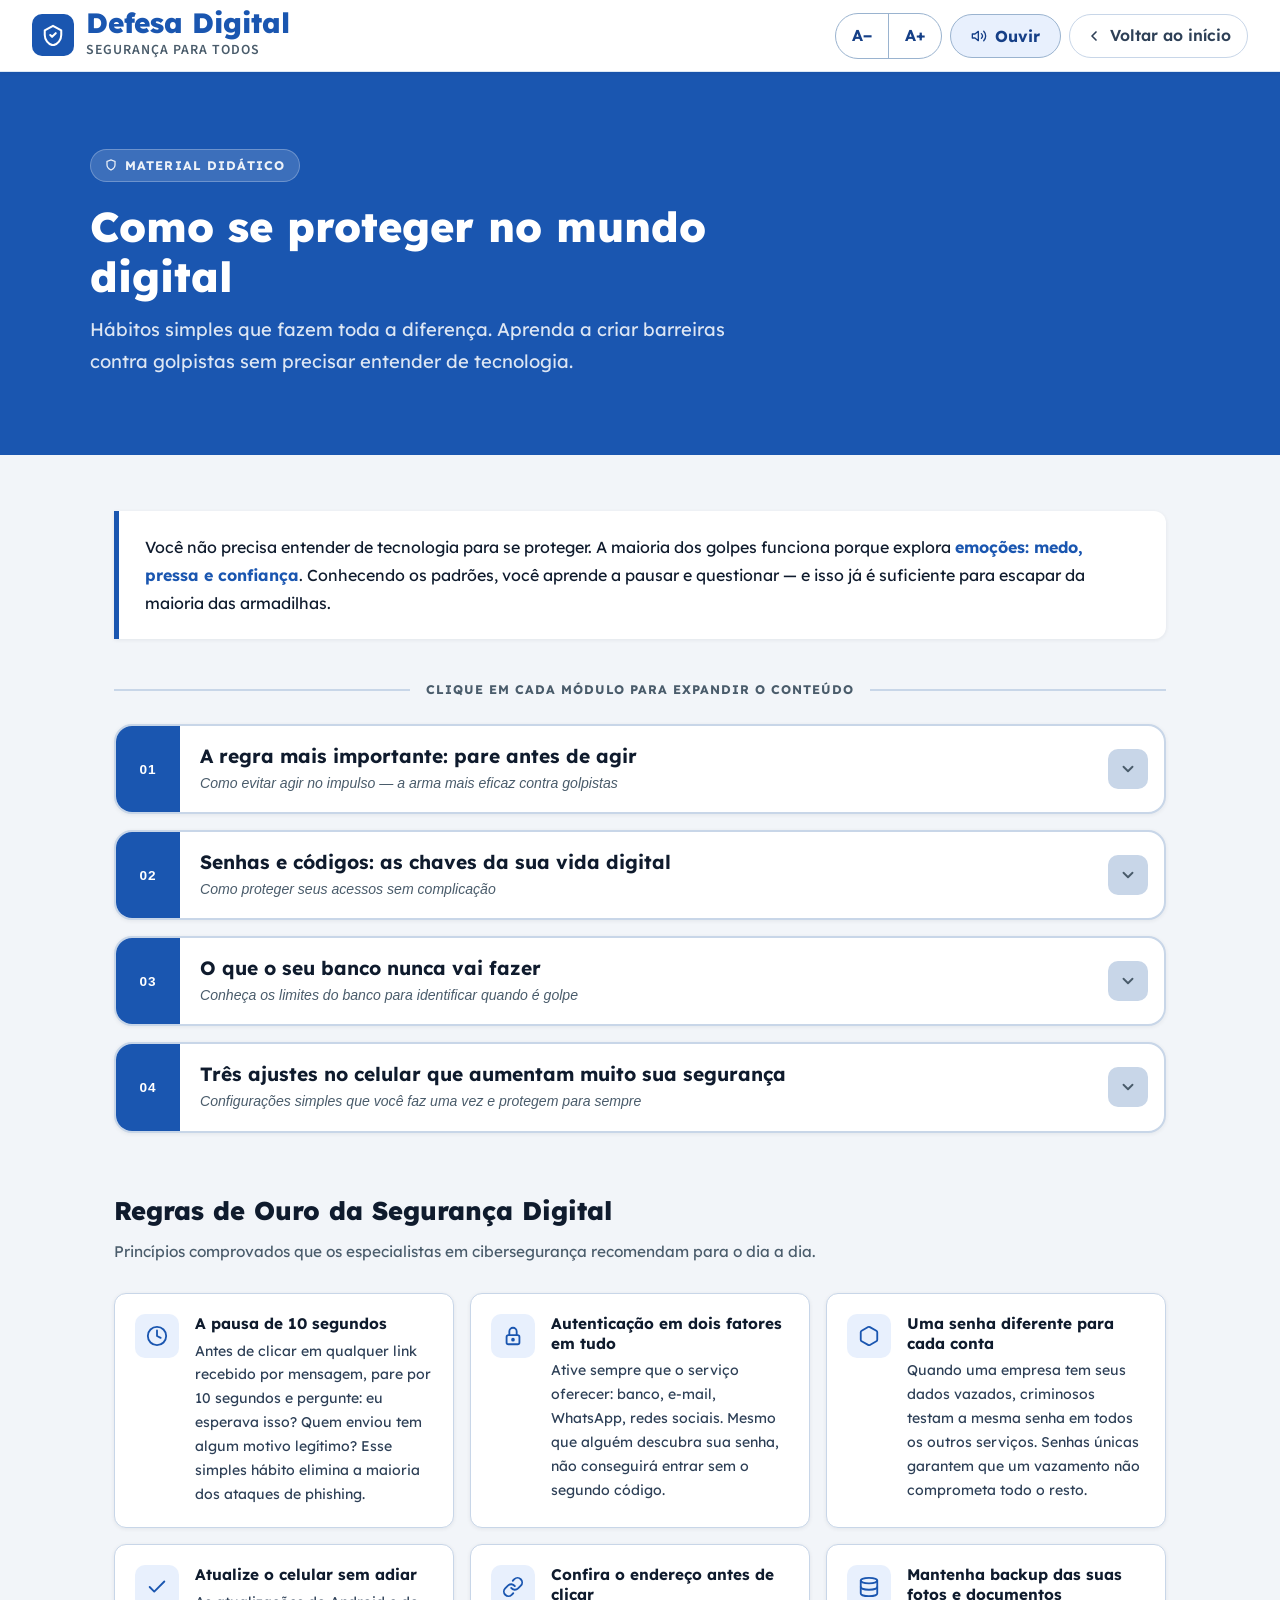
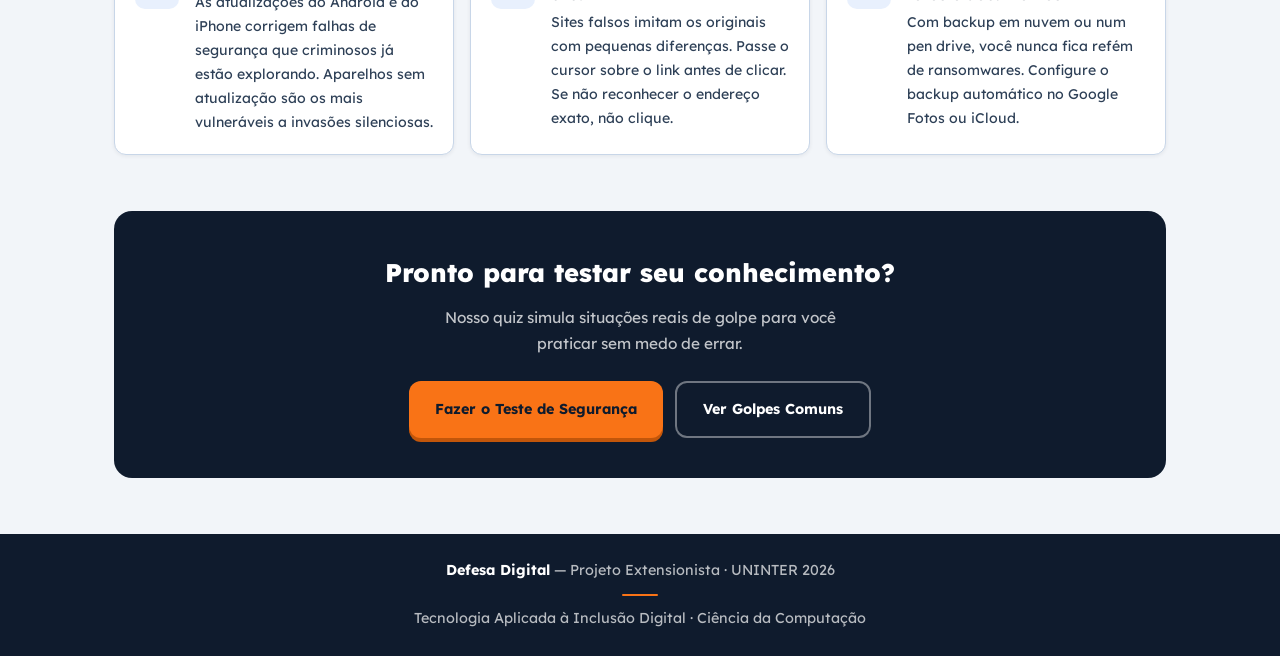
==== commit 65c45ea4: "fix: corrige dicas.css para bater com as classes geradas pelo dicas.js + restaura dicas.html correto" ====
--- a/dicas.html
+++ b/dicas.html
@@ -8,8 +8,8 @@
   <link rel="preconnect" href="https://fonts.googleapis.com">
   <link rel="preconnect" href="https://fonts.gstatic.com" crossorigin>
   <link href="https://fonts.googleapis.com/css2?family=Lexend:wght@400;500;600;700;800&family=Source+Sans+3:wght@400;500;600;700&display=swap" rel="stylesheet">
+  <link rel="stylesheet" href="css/shared-header.css">
   <link rel="stylesheet" href="css/dicas.css">
-  <link rel="stylesheet" href="css/shared-header.css">
 </head>
 <body>
 
@@ -33,9 +33,9 @@
     </div>
     <button class="tts-btn" id="tts-btn" onclick="toggleTTS()" aria-label="Ouvir conteúdo desta página">
       <svg width="16" height="16" viewBox="0 0 24 24" fill="none" stroke="currentColor" stroke-width="2" stroke-linecap="round" stroke-linejoin="round" aria-hidden="true"><polygon points="11 5 6 9 2 9 2 15 6 15 11 19 11 5"/><path d="M19.07 4.93a10 10 0 0 1 0 14.14"/><path d="M15.54 8.46a5 5 0 0 1 0 7.07"/></svg>
-      Ouvir
+      <span class="btn-label">Ouvir</span>
     </button>
-    <a href="index.html" class="btn-back">
+    <a href="index.html" class="btn-back" aria-label="Voltar ao início">
       <svg width="16" height="16" viewBox="0 0 24 24" fill="none" stroke="currentColor" stroke-width="2.5" stroke-linecap="round" stroke-linejoin="round" aria-hidden="true"><polyline points="15 18 9 12 15 6"/></svg>
       <span class="back-label">Voltar ao início</span>
     </a>
@@ -55,16 +55,21 @@
 
 <main>
   <div class="page-body">
+
     <div class="intro-box">
       <p>Você não precisa entender de tecnologia para se proteger. A maioria dos golpes funciona porque explora <strong>emoções: medo, pressa e confiança</strong>. Conhecendo os padrões, você aprende a pausar e questionar — e isso já é suficiente para escapar da maioria das armadilhas.</p>
     </div>
+
     <div class="section-label">
       <div class="section-label-line"></div>
       <div class="section-label-text">Clique em cada módulo para expandir o conteúdo</div>
       <div class="section-label-line"></div>
     </div>
-    <div class="modulos-lista" id="modulos-lista"></div>
 
+    <!-- Accórdeões gerados por js/dicas.js -->
+    <div id="modulos-lista"></div>
+
+    <!-- Regras de Ouro -->
     <section class="regras-section" aria-labelledby="regras-titulo">
       <h2 class="regras-titulo" id="regras-titulo">Regras de Ouro da Segurança Digital</h2>
       <p class="regras-subtitulo">Princípios comprovados que os especialistas em cibersegurança recomendam para o dia a dia.</p>
@@ -86,7 +91,7 @@
           </div>
           <div class="regra-corpo">
             <strong>Autenticação em dois fatores em tudo</strong>
-            <p>Ative sempre que o serviço oferecer: banco, e-mail, WhatsApp, redes sociais. Mesmo que alguém descubra sua senha, não conseguirá entrar sem o segundo código. Pesquisas do Google mostram que o 2FA bloqueia 100% dos ataques automatizados.</p>
+            <p>Ative sempre que o serviço oferecer: banco, e-mail, WhatsApp, redes sociais. Mesmo que alguém descubra sua senha, não conseguirá entrar sem o segundo código.</p>
           </div>
         </div>
 
@@ -96,7 +101,7 @@
           </div>
           <div class="regra-corpo">
             <strong>Uma senha diferente para cada conta</strong>
-            <p>Quando uma empresa tem seus dados vazados, criminosos testam a mesma senha em todos os outros serviços. Senhas únicas por conta garantem que um vazamento não comprometa todo o resto. Use um caderno físico ou um gerenciador de senhas.</p>
+            <p>Quando uma empresa tem seus dados vazados, criminosos testam a mesma senha em todos os outros serviços. Senhas únicas garantem que um vazamento não comprometa todo o resto.</p>
           </div>
         </div>
 
@@ -106,7 +111,7 @@
           </div>
           <div class="regra-corpo">
             <strong>Atualize o celular sem adiar</strong>
-            <p>As atualizações do Android e do iPhone corrigem falhas de segurança que criminosos já estão explorando ativamente. Quando o celular pedir para atualizar, aceite. Aparelhos sem atualização são os mais vulneráveis a invasões silenciosas.</p>
+            <p>As atualizações do Android e do iPhone corrigem falhas de segurança que criminosos já estão explorando. Aparelhos sem atualização são os mais vulneráveis a invasões silenciosas.</p>
           </div>
         </div>
 
@@ -115,8 +120,8 @@
             <svg width="22" height="22" viewBox="0 0 24 24" fill="none" stroke="currentColor" stroke-width="2" stroke-linecap="round" stroke-linejoin="round"><path d="M10 13a5 5 0 0 0 7.54.54l3-3a5 5 0 0 0-7.07-7.07l-1.72 1.71"/><path d="M14 11a5 5 0 0 0-7.54-.54l-3 3a5 5 0 0 0 7.07 7.07l1.71-1.71"/></svg>
           </div>
           <div class="regra-corpo">
-            <strong>Confira sempre o endereço antes de clicar</strong>
-            <p>Sites falsos imitam os originais com pequenas diferenças: "bradesc<strong>o</strong>.com" vira "bradesc<strong>0</strong>.com" ou "bradescc.com". Passe o dedo ou o cursor sobre o link antes de tocar. Se não reconhecer o endereço exato, não clique.</p>
+            <strong>Confira o endereço antes de clicar</strong>
+            <p>Sites falsos imitam os originais com pequenas diferenças. Passe o cursor sobre o link antes de clicar. Se não reconhecer o endereço exato, não clique.</p>
           </div>
         </div>
 
@@ -126,7 +131,7 @@
           </div>
           <div class="regra-corpo">
             <strong>Mantenha backup das suas fotos e documentos</strong>
-            <p>Ransomwares sequestram seus arquivos e exigem pagamento para devolvê-los. Com backup em nuvem ou num pen drive externo, você nunca fica refém. Configure o backup automático no Google Fotos ou iCloud.</p>
+            <p>Com backup em nuvem ou num pen drive, você nunca fica refém de ransomwares. Configure o backup automático no Google Fotos ou iCloud.</p>
           </div>
         </div>
 
@@ -141,6 +146,7 @@
         <a href="golpes.html" class="btn-cta btn-cta-outline">Ver Golpes Comuns</a>
       </div>
     </div>
+
   </div>
 </main>
 
--- a/css/dicas.css
+++ b/css/dicas.css
@@ -1,424 +1,481 @@
-/* ══════════════════════════════════
-   DICAS.CSS — Página de Dicas de Proteção
-   Padrão: Progressive Disclosure (Accordion/Sanfona)
+/* ════════════════════════════════════════════════
+   DICAS.CSS — Estilos da página dicas.html
+   Classes devem bater exatamente com as geradas por js/dicas.js
    Projeto: Defesa Digital · UNINTER 2026
-
-   Diretrizes de acessibilidade aplicadas:
-   - Fonte mínima 20px no corpo (WCAG 1.4.4)
-   - Área de toque mínima 60px de altura (WCAG 2.5.5)
-   - Contraste mínimo 7:1 para texto principal
-   - Animação respeitando prefers-reduced-motion
-   - Foco visível em todos os elementos interativos
-══════════════════════════════════ */
-
-/* ─── Tipografia da página ─── */
-.dicas-pagina {
-  font-family: 'Inter', 'Roboto', Arial, sans-serif;
-  color: #1a1a1a;
-}
-
-/* ─── Introdução ─── */
-.dicas-intro {
-  background: #f0f4fb;
-  border-left: 5px solid #1A56B0;
-  border-radius: 0 12px 12px 0;
-  padding: 24px 28px;
+════════════════════════════════════════════════ */
+
+/* ── Variáveis locais (complementam shared-header.css) ── */
+:root {
+  --dicas-bg:        #f2f5f9;
+  --dicas-surface:   #ffffff;
+  --dicas-border:    #c8d6e8;
+  --dicas-border-active: #1A56B0;
+  --dicas-text:      #0f1b2d;
+  --dicas-text-body: #2e4057;
+  --dicas-text-muted:#4a5c6b;
+  --dicas-primary:   #1A56B0;
+  --dicas-primary-lt:#e8f0fd;
+  --dicas-accent:    #f59e0b;
+  --dicas-warn-bg:   #fffbeb;
+  --dicas-warn-bdr:  #fcd34d;
+  --dicas-warn-text: #78350f;
+  --dicas-success-bg:#d1fae5;
+  --dicas-success-bdr:#34d399;
+  --dicas-success-txt:#064e3b;
+  --content-max:     1100px;
+  --radius:          12px;
+  --radius-lg:       18px;
+  --shadow-sm:       0 1px 4px rgba(15,27,45,.07);
+  --shadow-md:       0 4px 16px rgba(15,27,45,.10);
+}
+
+/* ── Reset básico ── */
+*, *::before, *::after { box-sizing: border-box; margin: 0; padding: 0; }
+html { scroll-behavior: smooth; scroll-padding-top: 80px; }
+body {
+  font-family: 'Lexend', 'Inter', Arial, sans-serif;
+  font-size: 1rem;
+  line-height: 1.7;
+  color: var(--dicas-text-body);
+  background: var(--dicas-bg);
+  min-height: 100vh;
+  display: flex;
+  flex-direction: column;
+  -webkit-font-smoothing: antialiased;
+}
+a { color: var(--dicas-primary); text-decoration: none; }
+a:hover { text-decoration: underline; }
+:focus-visible { outline: 3px solid var(--dicas-accent); outline-offset: 3px; border-radius: 6px; }
+@media (prefers-reduced-motion: reduce) {
+  *, *::before, *::after { transition-duration: .01ms !important; animation-duration: .01ms !important; }
+}
+
+/* ── Hero da página ── */
+.page-hero {
+  background: var(--dicas-primary);
+  padding: clamp(48px, 6vw, 80px) clamp(16px, 4vw, 24px);
+}
+.page-hero-inner { max-width: var(--content-max); margin: 0 auto; }
+.eyebrow {
+  display: inline-flex; align-items: center; gap: 8px;
+  font-size: 0.78rem; font-weight: 700; letter-spacing: .09em; text-transform: uppercase;
+  color: rgba(255,255,255,.9);
+  background: rgba(255,255,255,.15);
+  border: 1px solid rgba(255,255,255,.25);
+  padding: 5px 14px; border-radius: 999px; margin-bottom: 20px;
+}
+.page-hero h1 {
+  font-family: 'Lexend', Arial, sans-serif;
+  font-size: clamp(1.7rem, 4vw, 2.6rem);
+  font-weight: 800;
+  color: #fff;
+  line-height: 1.2;
+  margin-bottom: 12px;
+  max-width: 24ch;
+}
+.page-hero p {
+  font-size: clamp(1rem, 1.5vw, 1.15rem);
+  color: rgba(255,255,255,.85);
+  line-height: 1.75;
+  max-width: 62ch;
+}
+
+/* ── Layout principal ── */
+main { flex: 1; }
+.page-body {
+  max-width: var(--content-max);
+  margin: 0 auto;
+  padding: clamp(32px, 5vw, 56px) clamp(16px, 4vw, 24px);
+}
+
+/* ── Caixa de introdução ── */
+.intro-box {
+  background: #fff;
+  border-left: 5px solid var(--dicas-primary);
+  border-radius: 0 var(--radius) var(--radius) 0;
+  padding: 22px 26px;
+  margin-bottom: 40px;
+  box-shadow: var(--shadow-sm);
+}
+.intro-box p {
+  font-size: clamp(1rem, 1.2vw, 1.1rem);
+  line-height: 1.75;
+  color: var(--dicas-text);
+  margin: 0;
+}
+.intro-box strong { color: var(--dicas-primary); }
+
+/* ── Label de seção ── */
+.section-label {
+  display: flex; align-items: center; gap: 16px;
+  margin-bottom: 24px;
+}
+.section-label-line { flex: 1; height: 2px; background: var(--dicas-border); }
+.section-label-text {
+  font-size: 0.78rem; font-weight: 700;
+  text-transform: uppercase; letter-spacing: .08em;
+  color: var(--dicas-text-muted); white-space: nowrap;
+}
+
+/* ─────────────────────────────────
+   ACORDESÕES DE MÓDULOS
+   Classes geradas por criarModulo() em dicas.js
+───────────────────────────────── */
+
+#modulos-lista {
+  display: flex;
+  flex-direction: column;
+  gap: 16px;
   margin-bottom: 48px;
 }
 
-.dicas-intro p {
-  font-size: 20px;
-  line-height: 1.7;
-  color: #1a1a1a;
-  margin: 0;
-}
-
-.dicas-intro strong {
-  color: #1A56B0;
-}
-
-/* ─── Módulos ─── */
-.dica-modulo {
-  margin-bottom: 0;
-}
-
-.modulo-cabecalho {
-  display: flex;
-  align-items: flex-start;
-  gap: 20px;
-  margin-bottom: 28px;
-}
-
+/* Card do módulo */
+.modulo-card {
+  background: var(--dicas-surface);
+  border: 2px solid var(--dicas-border);
+  border-radius: var(--radius-lg);
+  overflow: hidden;
+  box-shadow: var(--shadow-sm);
+  transition: border-color .2s, box-shadow .2s;
+}
+.modulo-card.aberto {
+  border-color: var(--dicas-border-active);
+  box-shadow: var(--shadow-md);
+}
+
+/* Botão do módulo */
+.modulo-gatilho {
+  width: 100%;
+  display: flex;
+  align-items: center;
+  justify-content: space-between;
+  gap: 16px;
+  padding: 0;
+  background: none;
+  border: none;
+  cursor: pointer;
+  text-align: left;
+  transition: background .18s;
+}
+.modulo-gatilho:hover { background: #f0f4fb; }
+.modulo-card.aberto .modulo-gatilho { background: var(--dicas-primary-lt); }
+
+.modulo-gatilho-esquerda {
+  display: flex;
+  align-items: center;
+  gap: 0;
+  flex: 1;
+  min-width: 0;
+}
+
+/* Número do módulo */
 .modulo-numero {
-  font-family: 'Inter', 'Roboto', Arial, sans-serif;
-  font-size: 13px;
+  min-width: 64px;
+  align-self: stretch;
+  display: flex;
+  align-items: center;
+  justify-content: center;
+  background: var(--dicas-primary);
+  color: #fff;
+  font-size: 0.85rem;
+  font-weight: 800;
+  letter-spacing: .06em;
+  flex-shrink: 0;
+  padding: 18px 0;
+}
+
+/* Textos do módulo */
+.modulo-textos {
+  padding: 18px 20px;
+  flex: 1;
+  min-width: 0;
+}
+.modulo-titulo {
+  font-family: 'Lexend', Arial, sans-serif;
+  font-size: clamp(1.05rem, 1.5vw, 1.2rem);
   font-weight: 700;
-  letter-spacing: 0.1em;
-  text-transform: uppercase;
-  color: #ffffff;
-  background: #1A56B0;
-  border-radius: 8px;
-  min-width: 52px;
-  height: 52px;
+  color: var(--dicas-text);
+  line-height: 1.3;
+  margin-bottom: 4px;
+}
+.modulo-resumo {
+  font-size: clamp(0.88rem, 1vw, 0.95rem);
+  color: var(--dicas-text-muted);
+  font-style: italic;
+  line-height: 1.5;
+}
+
+/* Seta do módulo */
+.modulo-seta {
   display: flex;
   align-items: center;
   justify-content: center;
+  width: 40px;
+  height: 40px;
+  background: var(--dicas-border);
+  border-radius: 10px;
   flex-shrink: 0;
-  /* Legível como número de capítulo */
-}
-
-.modulo-textos {
-  flex: 1;
-  padding-top: 4px;
-}
-
-.modulo-titulo {
-  font-family: 'Inter', 'Roboto', Arial, sans-serif;
-  font-size: 24px;
-  font-weight: 700;
-  color: #0f1b2d;
-  line-height: 1.3;
-  margin: 0 0 6px 0;
-}
-
-.modulo-resumo {
-  font-size: 17px;
-  color: #4a5568;
-  line-height: 1.55;
-  margin: 0;
-  font-style: italic;
-}
-
-/* ─── Lista de tópicos ─── */
+  margin-right: 16px;
+  color: var(--dicas-text-muted);
+  transition: background .2s, color .2s, transform .3s cubic-bezier(.4,0,.2,1);
+}
+.modulo-card.aberto .modulo-seta {
+  background: var(--dicas-primary);
+  color: #fff;
+  transform: rotate(180deg);
+}
+
+/* Painel expandível do módulo */
+.modulo-painel {
+  max-height: 0;
+  overflow: hidden;
+  transition: max-height .4s cubic-bezier(.4,0,.2,1);
+}
+.modulo-card.aberto .modulo-painel {
+  max-height: 2000px;
+}
+.modulo-painel-inner {
+  border-top: 2px solid var(--dicas-border);
+}
+.modulo-body {
+  padding: 24px 0 8px;
+}
+
+/* ─────────────────────────────────
+   TÓPICOS (sub-accordion)
+   Classes geradas por criarTopico() em dicas.js
+───────────────────────────────── */
+
 .topicos-lista {
   display: flex;
   flex-direction: column;
   gap: 4px;
-  margin-bottom: 24px;
-}
-
-/* ─── Tópico (item do accordion) ─── */
+  padding: 0 24px;
+  margin-bottom: 20px;
+}
+
 .topico {
-  border: 2px solid #d0daea;
+  border: 1.5px solid var(--dicas-border);
   border-radius: 10px;
   overflow: hidden;
-  background: #ffffff;
-  transition: border-color 0.2s ease;
-}
-
-.topico.aberto {
-  border-color: #1A56B0;
-}
-
-/* ─── Gatilho (botão clicável) ─── */
+  background: #fff;
+  transition: border-color .2s;
+}
+.topico.aberto { border-color: var(--dicas-border-active); }
+
+/* Botão do tópico */
 .topico-gatilho {
-  /* Reset */
   appearance: none;
   background: none;
   border: none;
   width: 100%;
   text-align: left;
   cursor: pointer;
-
-  /* Layout */
   display: flex;
   align-items: center;
   justify-content: space-between;
-  gap: 16px;
-
-  /* Acessibilidade motora: mínimo 60px de altura */
-  min-height: 60px;
-  padding: 16px 20px;
-
-  /* Tipografia */
-  font-family: 'Inter', 'Roboto', Arial, sans-serif;
-  font-size: 19px;
+  gap: 12px;
+  min-height: 56px;
+  padding: 14px 18px;
+  font-family: 'Lexend', Arial, sans-serif;
+  font-size: clamp(0.95rem, 1.2vw, 1.05rem);
   font-weight: 600;
-  color: #0f1b2d;
+  color: var(--dicas-text);
   line-height: 1.4;
-
-  /* Transição suave */
-  transition: background 0.15s ease, color 0.15s ease;
-}
-
-.topico-gatilho:hover {
-  background: #f0f4fb;
-  color: #1A56B0;
-}
-
-.topico.aberto .topico-gatilho {
-  background: #e8f0fd;
-  color: #1A56B0;
-}
-
-/* Foco visível e acessível */
-.topico-gatilho:focus-visible {
-  outline: 3px solid #F97316;
-  outline-offset: -3px;
-  border-radius: 8px;
-}
-
-/* ─── Indicador visual (seta) ─── */
-.topico-indicador {
-  /* Seta desenhada em CSS puro — sem emoji, sem ícone */
-  display: block;
-  width: 12px;
-  height: 12px;
-  border-right: 2.5px solid #6b7e95;
-  border-bottom: 2.5px solid #6b7e95;
-  transform: rotate(45deg);
+  transition: background .15s, color .15s;
+}
+.topico-gatilho:hover { background: #f0f4fb; color: var(--dicas-primary); }
+.topico.aberto .topico-gatilho { background: var(--dicas-primary-lt); color: var(--dicas-primary); }
+.topico-gatilho:focus-visible { outline: 3px solid var(--dicas-accent); outline-offset: -3px; border-radius: 8px; }
+
+.topico-texto { flex: 1; }
+
+/* Seta do tópico */
+.topico-seta {
+  display: flex;
+  align-items: center;
+  justify-content: center;
   flex-shrink: 0;
-  margin-top: -4px;
-  transition: transform 0.25s ease, border-color 0.2s ease;
-}
-
-.topico.aberto .topico-indicador {
-  transform: rotate(-135deg);
-  border-color: #1A56B0;
-  margin-top: 4px;
-}
-
-/* ─── Painel (conteúdo expandível) ─── */
+  color: var(--dicas-text-muted);
+  transition: transform .25s cubic-bezier(.4,0,.2,1), color .2s;
+}
+.topico.aberto .topico-seta {
+  transform: rotate(180deg);
+  color: var(--dicas-primary);
+}
+
+/* Painel expandível do tópico */
 .topico-painel {
   max-height: 0;
   overflow: hidden;
-  transition: max-height 0.35s cubic-bezier(0.4, 0, 0.2, 1);
-}
-
-.topico-painel[aria-hidden="false"] {
-  /* max-height definida via JS (scrollHeight) */
-}
-
+  transition: max-height .3s cubic-bezier(.4,0,.2,1);
+}
+.topico.aberto .topico-painel {
+  max-height: 600px;
+}
+.topico-painel-inner {
+  border-top: 1.5px solid var(--dicas-border);
+}
 .topico-conteudo {
-  padding: 4px 20px 24px 20px;
-  border-top: 1.5px solid #d0daea;
-}
-
+  padding: 16px 18px 20px;
+}
 .topico-conteudo p {
-  font-family: 'Inter', 'Roboto', Arial, sans-serif;
-  font-size: 20px;
-  line-height: 1.75;
-  color: #2d3748;
-  margin: 16px 0 0 0;
-}
-
-.topico-conteudo strong {
+  font-family: 'Lexend', Arial, sans-serif;
+  font-size: clamp(0.95rem, 1.2vw, 1.05rem);
+  line-height: 1.8;
+  color: var(--dicas-text-body);
+  margin: 0;
+}
+.topico-conteudo strong { color: var(--dicas-text); font-weight: 700; }
+
+/* ── Seção Regras de Ouro ── */
+.regras-section {
+  margin-top: 56px;
+  margin-bottom: 48px;
+}
+.regras-titulo {
+  font-family: 'Lexend', Arial, sans-serif;
+  font-size: clamp(1.3rem, 2vw, 1.6rem);
+  font-weight: 800;
+  color: var(--dicas-text);
+  margin-bottom: 8px;
+}
+.regras-subtitulo {
+  font-size: clamp(0.95rem, 1.2vw, 1.05rem);
+  color: var(--dicas-text-muted);
+  margin-bottom: 28px;
+  line-height: 1.6;
+}
+.regras-grid {
+  display: grid;
+  grid-template-columns: repeat(auto-fill, minmax(min(320px, 100%), 1fr));
+  gap: 16px;
+}
+.regra-card {
+  display: flex;
+  gap: 16px;
+  align-items: flex-start;
+  background: var(--dicas-surface);
+  border: 1.5px solid var(--dicas-border);
+  border-radius: var(--radius);
+  padding: 20px;
+  box-shadow: var(--shadow-sm);
+  transition: box-shadow .2s, border-color .2s;
+}
+.regra-card:hover { border-color: var(--dicas-border-active); box-shadow: var(--shadow-md); }
+.regra-icon {
+  width: 44px; height: 44px;
+  background: var(--dicas-primary-lt);
+  border-radius: 10px;
+  display: flex; align-items: center; justify-content: center;
+  flex-shrink: 0;
+  color: var(--dicas-primary);
+}
+.regra-corpo { flex: 1; }
+.regra-corpo strong {
+  display: block;
+  font-size: clamp(0.95rem, 1.2vw, 1.05rem);
+  font-weight: 700;
+  color: var(--dicas-text);
+  margin-bottom: 6px;
+  line-height: 1.3;
+}
+.regra-corpo p {
+  font-size: clamp(0.88rem, 1vw, 0.95rem);
+  line-height: 1.7;
+  color: var(--dicas-text-body);
+  margin: 0;
+  max-width: 60ch;
+}
+
+/* ── CTA final ── */
+.cta-final {
+  background: var(--dicas-text);
+  border-radius: var(--radius-lg);
+  padding: clamp(28px, 4vw, 40px) clamp(20px, 4vw, 36px);
+  text-align: center;
+  margin-top: 56px;
+}
+.cta-final h2 {
+  font-family: 'Lexend', Arial, sans-serif;
+  font-size: clamp(1.2rem, 2vw, 1.6rem);
+  font-weight: 800;
+  color: #fff;
+  margin-bottom: 10px;
+}
+.cta-final p {
+  color: rgba(255,255,255,.75);
+  font-size: clamp(0.95rem, 1.2vw, 1.05rem);
+  margin-bottom: 24px;
+  max-width: 50ch;
+  margin-left: auto;
+  margin-right: auto;
+  line-height: 1.7;
+}
+.cta-btns {
+  display: flex;
+  flex-wrap: wrap;
+  gap: 12px;
+  justify-content: center;
+}
+.btn-cta {
+  display: inline-flex;
+  align-items: center;
+  gap: 8px;
+  padding: 14px 26px;
+  border-radius: var(--radius);
+  font-family: 'Lexend', Arial, sans-serif;
+  font-size: clamp(0.9rem, 1.1vw, 1rem);
+  font-weight: 700;
+  text-decoration: none;
+  border: none;
+  cursor: pointer;
+  transition: transform .15s, box-shadow .15s, background .15s;
+  min-height: 52px;
+  white-space: nowrap;
+}
+.btn-cta-primary {
+  background: #F97316;
   color: #0f1b2d;
-  font-weight: 700;
-}
-
-/* ─── Destaque / resumo do módulo ─── */
-.modulo-destaque {
-  background: #fffbeb;
-  border: 2px solid #f6d860;
-  border-radius: 10px;
-  padding: 20px 24px;
-  margin-top: 8px;
-}
-
-.modulo-destaque-titulo {
-  font-family: 'Inter', 'Roboto', Arial, sans-serif;
-  font-size: 13px;
-  font-weight: 800;
-  text-transform: uppercase;
-  letter-spacing: 0.08em;
-  color: #7c5800;
-  margin: 0 0 8px 0;
-}
-
-.modulo-destaque-texto {
-  font-size: 20px;
-  line-height: 1.7;
-  color: #5c4200;
-  font-weight: 600;
-  margin: 0;
-}
-
-/* ─── Separador entre módulos ─── */
-.modulo-separador {
-  border: none;
-  border-top: 2px solid #e2e8f0;
-  margin: 40px 0;
-}
-
-/* ─── Checklist ─── */
-.checklist-secao {
-  background: #ffffff;
-  border: 2px solid #d0daea;
-  border-radius: 14px;
-  overflow: hidden;
-  margin-bottom: 48px;
-}
-
-.checklist-cabecalho {
-  background: #1A56B0;
-  padding: 22px 28px;
-}
-
-.checklist-cabecalho h2 {
-  font-family: 'Inter', 'Roboto', Arial, sans-serif;
-  font-size: 22px;
-  font-weight: 700;
-  color: #ffffff;
-  margin: 0 0 4px 0;
-  line-height: 1.3;
-}
-
-.checklist-cabecalho p {
-  font-size: 17px;
-  color: rgba(255, 255, 255, 0.8);
-  margin: 0;
-  line-height: 1.5;
-}
-
-.checklist-lista {
-  padding: 20px 24px;
-  display: flex;
-  flex-direction: column;
-  gap: 8px;
-}
-
-/* Cada item da checklist é um botão para acessibilidade */
-.checklist-item {
-  display: flex;
-  align-items: center;
-  gap: 16px;
-
-  /* Acessibilidade motora: área de toque generosa */
-  min-height: 60px;
-  padding: 14px 18px;
-
-  background: #f7f9fc;
-  border: 2px solid #d0daea;
-  border-radius: 10px;
-
-  /* Tipografia */
-  font-family: 'Inter', 'Roboto', Arial, sans-serif;
-  font-size: 19px;
-  font-weight: 500;
-  color: #1a1a1a;
-  line-height: 1.5;
-
-  cursor: pointer;
-  user-select: none;
-  transition: background 0.2s ease, border-color 0.2s ease;
-
-  /* Acessibilidade: role=checkbox via JS */
-  -webkit-tap-highlight-color: transparent;
-}
-
-.checklist-item:hover {
-  background: #e8f0fd;
-  border-color: #1A56B0;
-}
-
-.checklist-item.marcado {
-  background: #d1fae5;
-  border-color: #34d399;
-  color: #064e3b;
-}
-
-.checklist-item:focus-visible {
-  outline: 3px solid #F97316;
-  outline-offset: 2px;
-}
-
-/* Caixa visual do checkbox */
-.checklist-caixa {
-  width: 28px;
-  height: 28px;
-  border-radius: 6px;
-  border: 2.5px solid #9aaccb;
-  background: #ffffff;
-  display: flex;
-  align-items: center;
-  justify-content: center;
-  flex-shrink: 0;
-  transition: background 0.2s ease, border-color 0.2s ease;
-}
-
-.checklist-item.marcado .checklist-caixa {
-  background: #0D7A4E;
-  border-color: #0D7A4E;
-}
-
-/* Marca de seleção desenhada em CSS */
-.checklist-caixa::after {
-  content: '';
-  display: block;
-  width: 7px;
-  height: 12px;
-  border-right: 2.5px solid transparent;
-  border-bottom: 2.5px solid transparent;
-  transform: rotate(45deg) translate(-1px, -2px);
-  transition: border-color 0.15s ease;
-}
-
-.checklist-item.marcado .checklist-caixa::after {
-  border-right-color: #ffffff;
-  border-bottom-color: #ffffff;
-}
-
-/* ─── Barra de progresso da checklist ─── */
-.checklist-progresso {
-  padding: 16px 24px 20px;
-  border-top: 2px solid #e2e8f0;
-  background: #f7f9fc;
-}
-
-.checklist-progresso-texto {
-  font-family: 'Inter', 'Roboto', Arial, sans-serif;
-  font-size: 16px;
-  font-weight: 600;
-  color: #4a5568;
-  margin: 0 0 10px 0;
-}
-
-.checklist-progresso-trilha {
-  width: 100%;
-  height: 10px;
-  background: #d0daea;
-  border-radius: 999px;
-  overflow: hidden;
-}
-
-.checklist-progresso-preenchimento {
-  height: 100%;
-  background: #0D7A4E;
-  border-radius: 999px;
-  width: 0%;
-  transition: width 0.4s cubic-bezier(0.4, 0, 0.2, 1);
-}
-
-/* ─── Responsivo ─── */
-@media (max-width: 600px) {
-  .modulo-titulo {
-    font-size: 21px;
-  }
-
-  .topico-gatilho {
-    font-size: 18px;
-    padding: 14px 16px;
-  }
-
-  .topico-conteudo p {
-    font-size: 19px;
-  }
-
-  .modulo-destaque-texto {
-    font-size: 18px;
-  }
-
-  .checklist-item {
-    font-size: 18px;
-  }
-}
-
-/* ─── Redução de movimento (acessibilidade) ─── */
-@media (prefers-reduced-motion: reduce) {
-  .topico-painel,
-  .topico-indicador,
-  .checklist-progresso-preenchimento {
-    transition: none;
-  }
-}
+  box-shadow: 0 4px 0 #c2560a;
+}
+.btn-cta-primary:hover { transform: translateY(-2px); box-shadow: 0 6px 0 #c2560a; text-decoration: none; }
+.btn-cta-outline {
+  background: transparent;
+  color: #fff;
+  border: 2px solid rgba(255,255,255,.4);
+}
+.btn-cta-outline:hover { background: rgba(255,255,255,.1); text-decoration: none; }
+
+/* ── Footer ── */
+.site-footer {
+  background: #0f1b2d;
+  color: rgba(255,255,255,.7);
+  text-align: center;
+  padding: 24px clamp(16px, 4vw, 24px);
+  font-size: 0.9rem;
+  line-height: 1.8;
+  margin-top: auto;
+}
+.site-footer strong { color: #fff; }
+.footer-divider {
+  width: 36px; height: 2px;
+  background: #F97316;
+  margin: 10px auto;
+  border-radius: 99px;
+}
+
+/* ── Responsivo ── */
+@media (max-width: 768px) {
+  .modulo-numero { min-width: 52px; font-size: 0.78rem; }
+  .modulo-textos { padding: 14px 16px; }
+  .modulo-titulo { font-size: 1rem; }
+  .topicos-lista { padding: 0 16px; }
+  .topico-gatilho { font-size: 0.95rem; padding: 12px 14px; }
+  .regras-grid { grid-template-columns: 1fr; }
+}
+@media (max-width: 480px) {
+  .modulo-seta { margin-right: 10px; }
+  .cta-btns { flex-direction: column; align-items: center; }
+  .btn-cta { width: 100%; justify-content: center; }
+}
